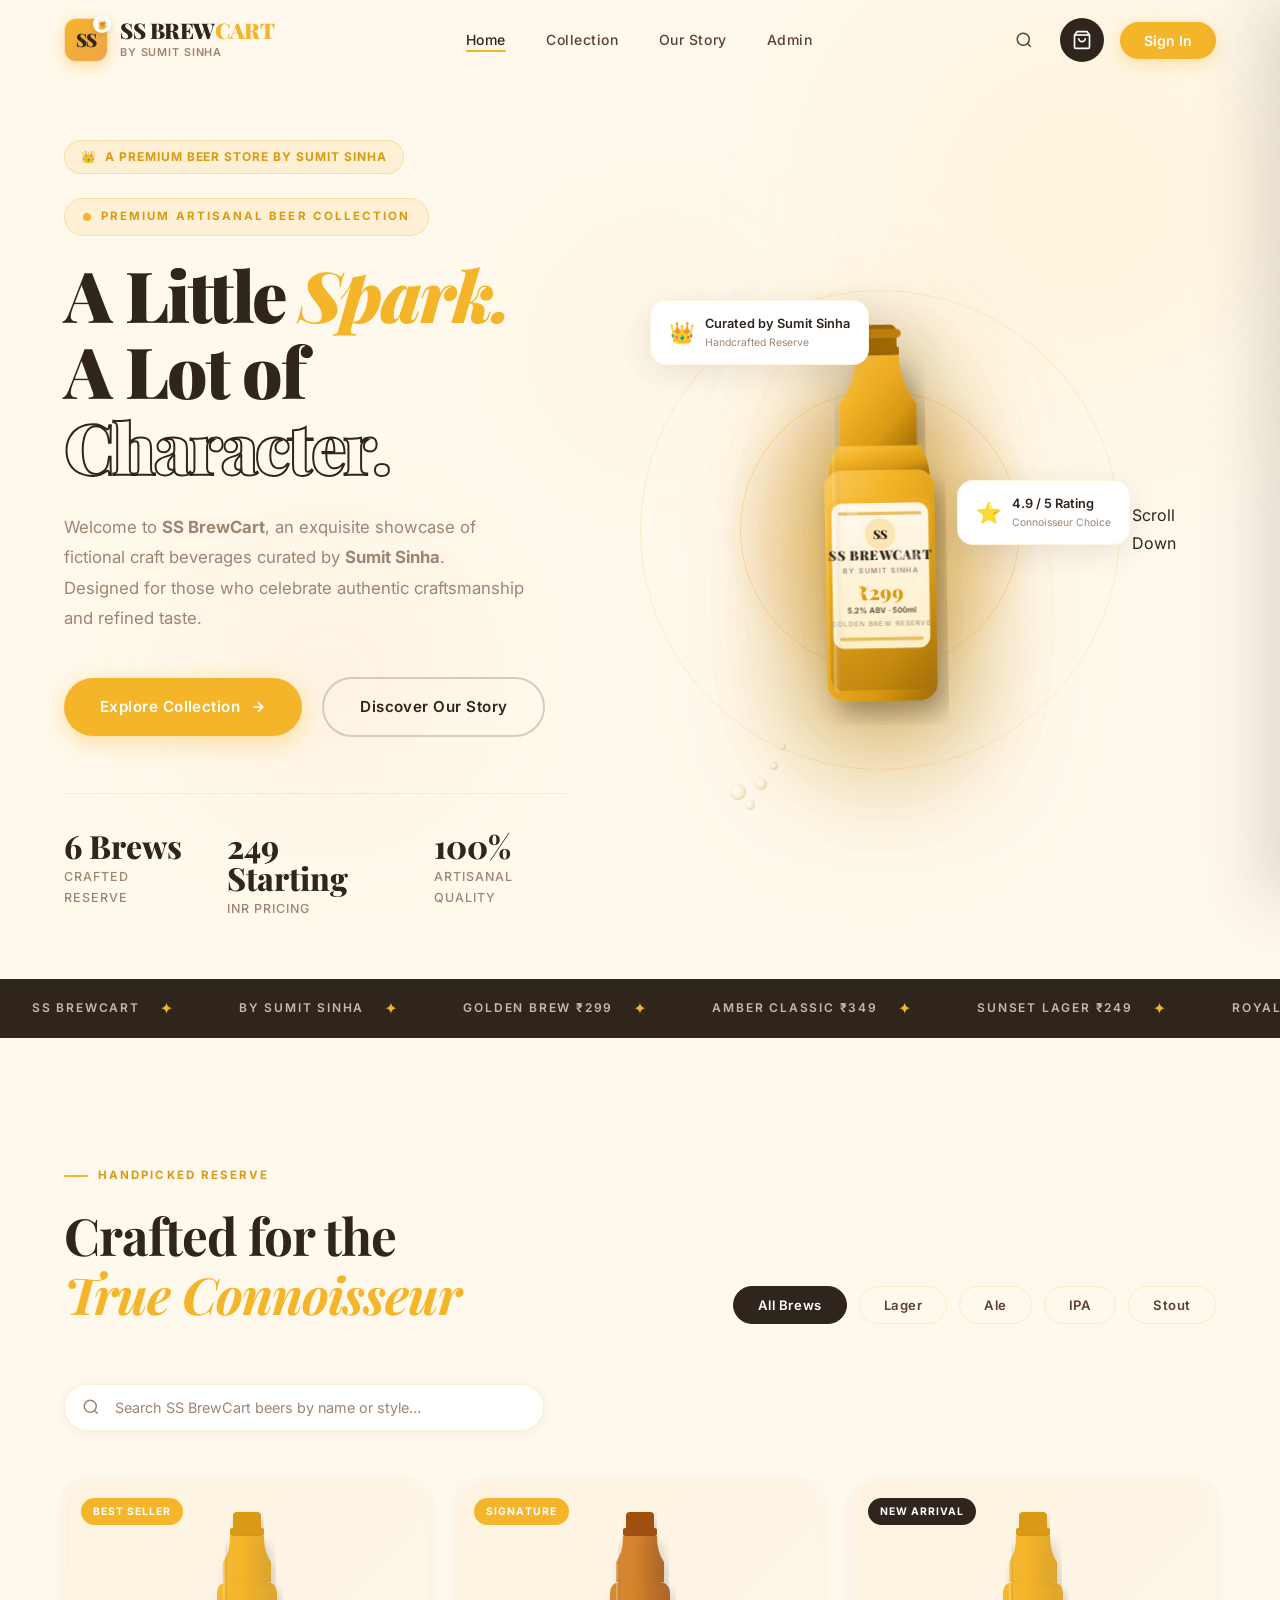
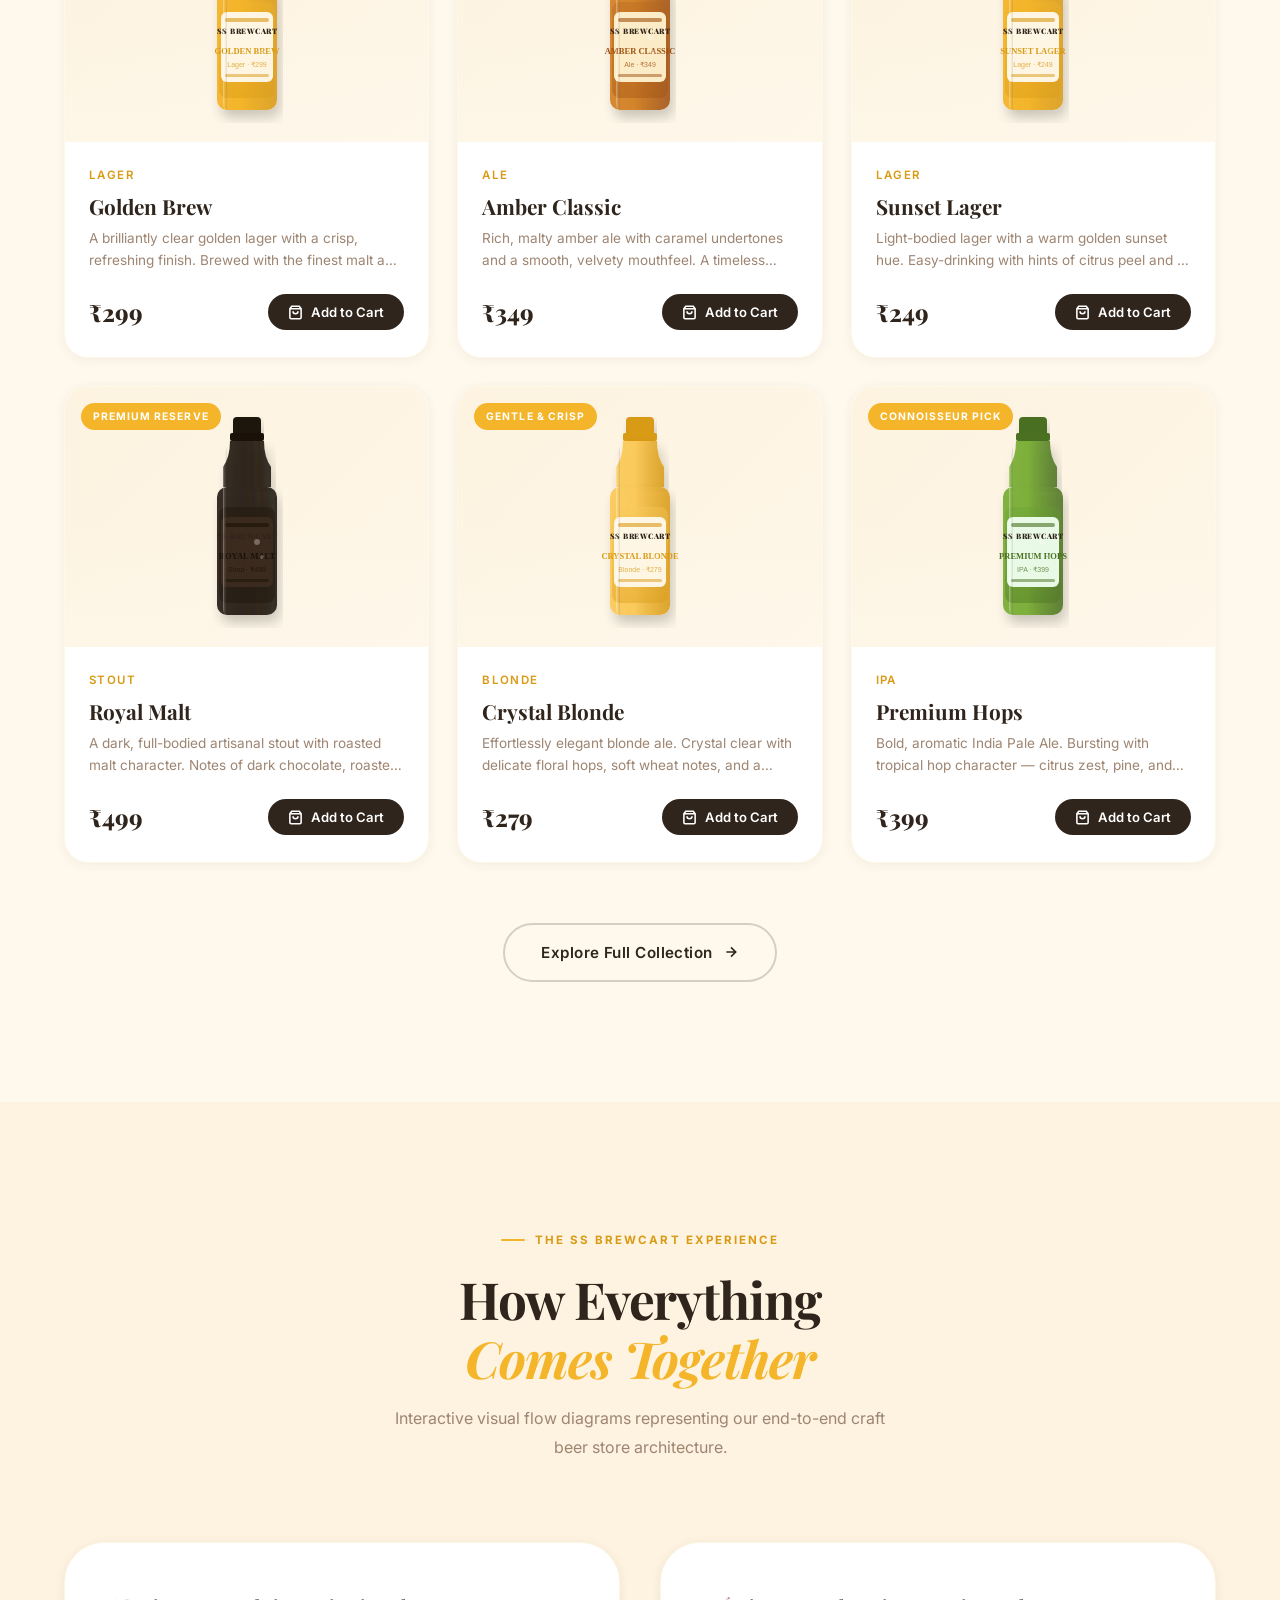
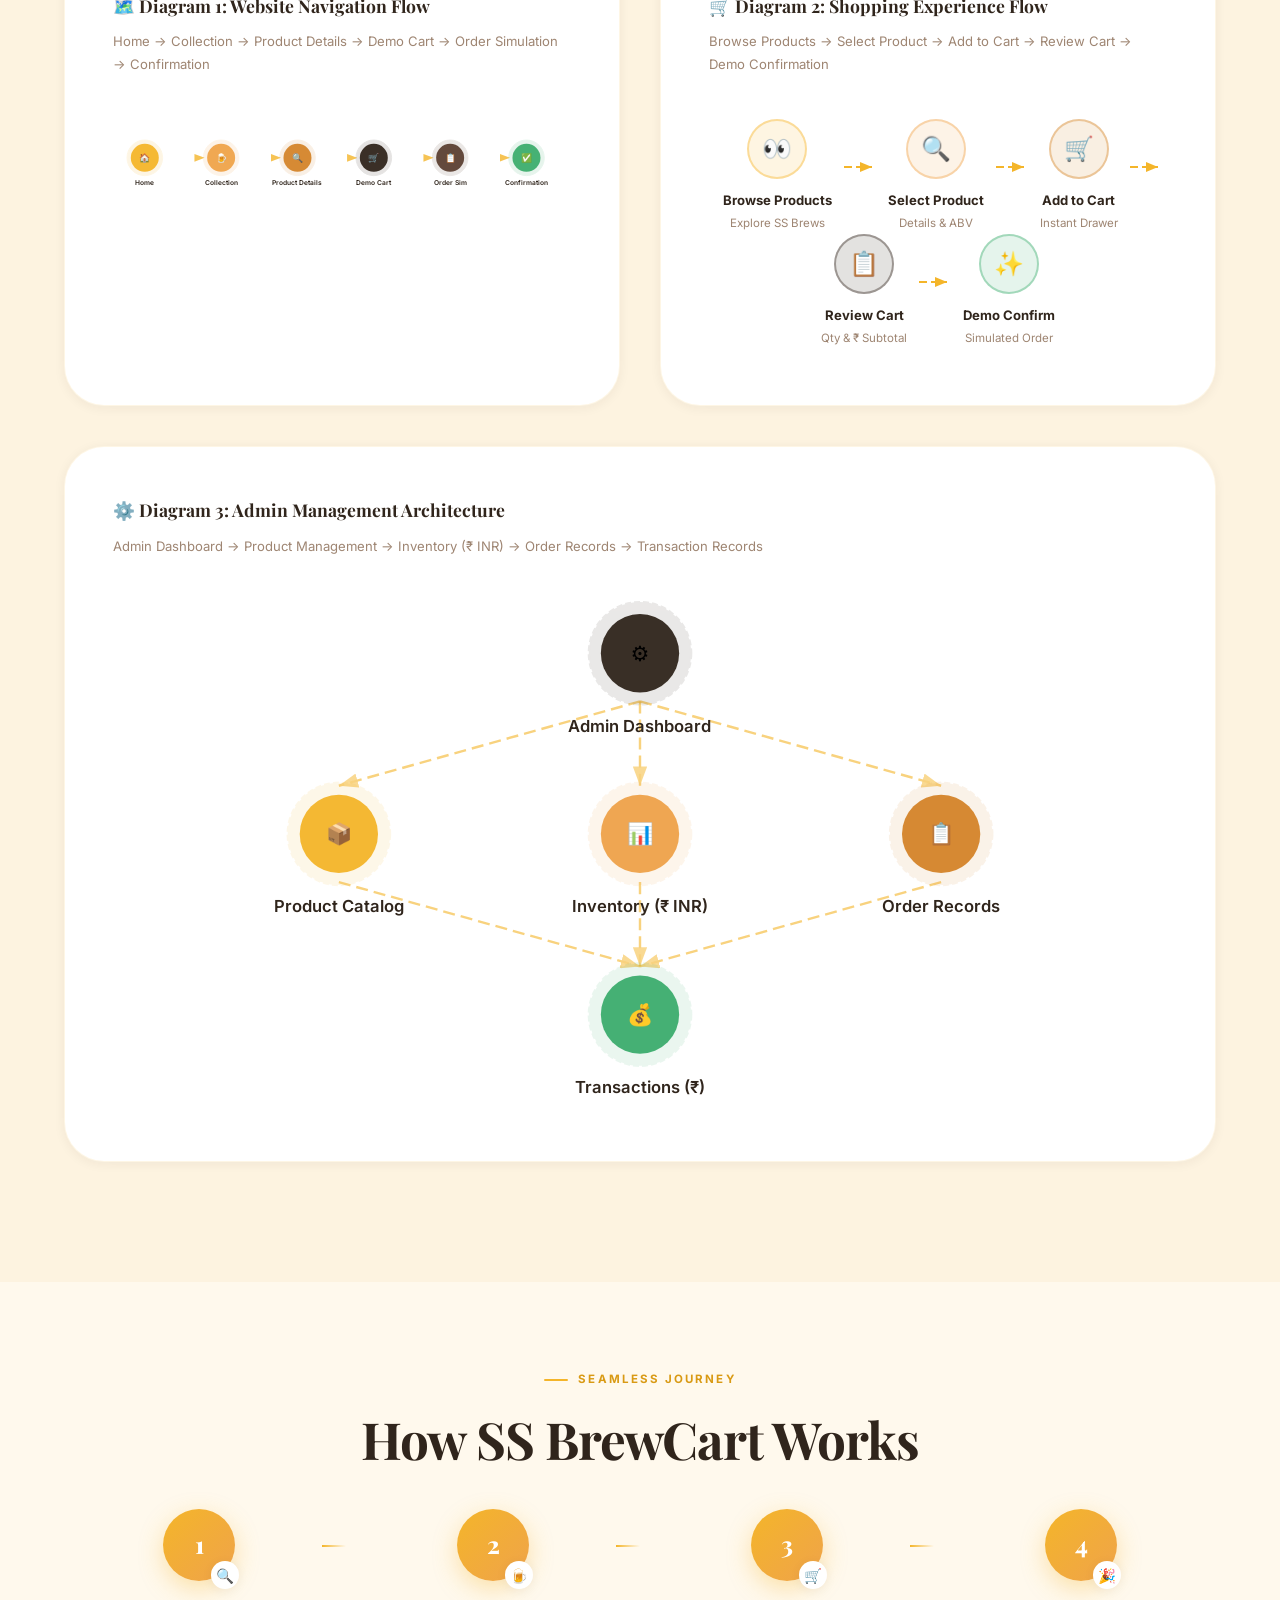
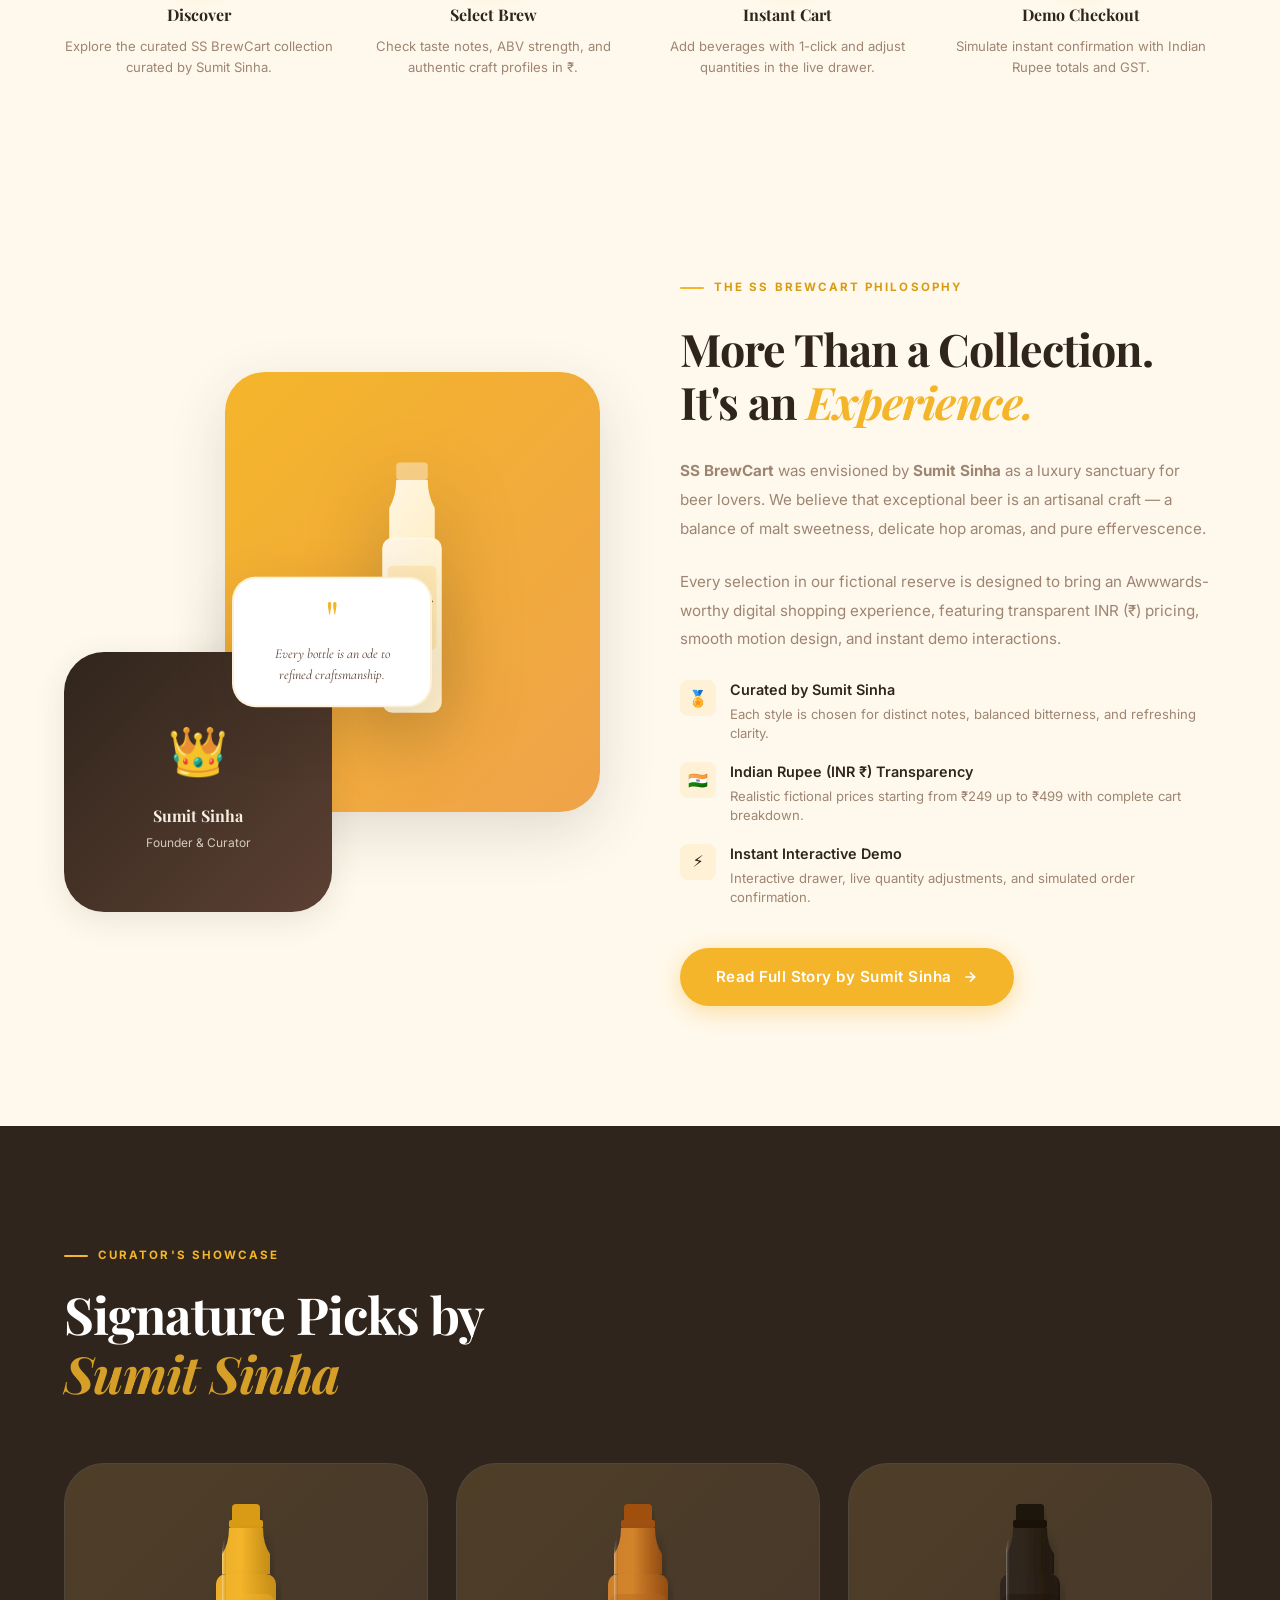
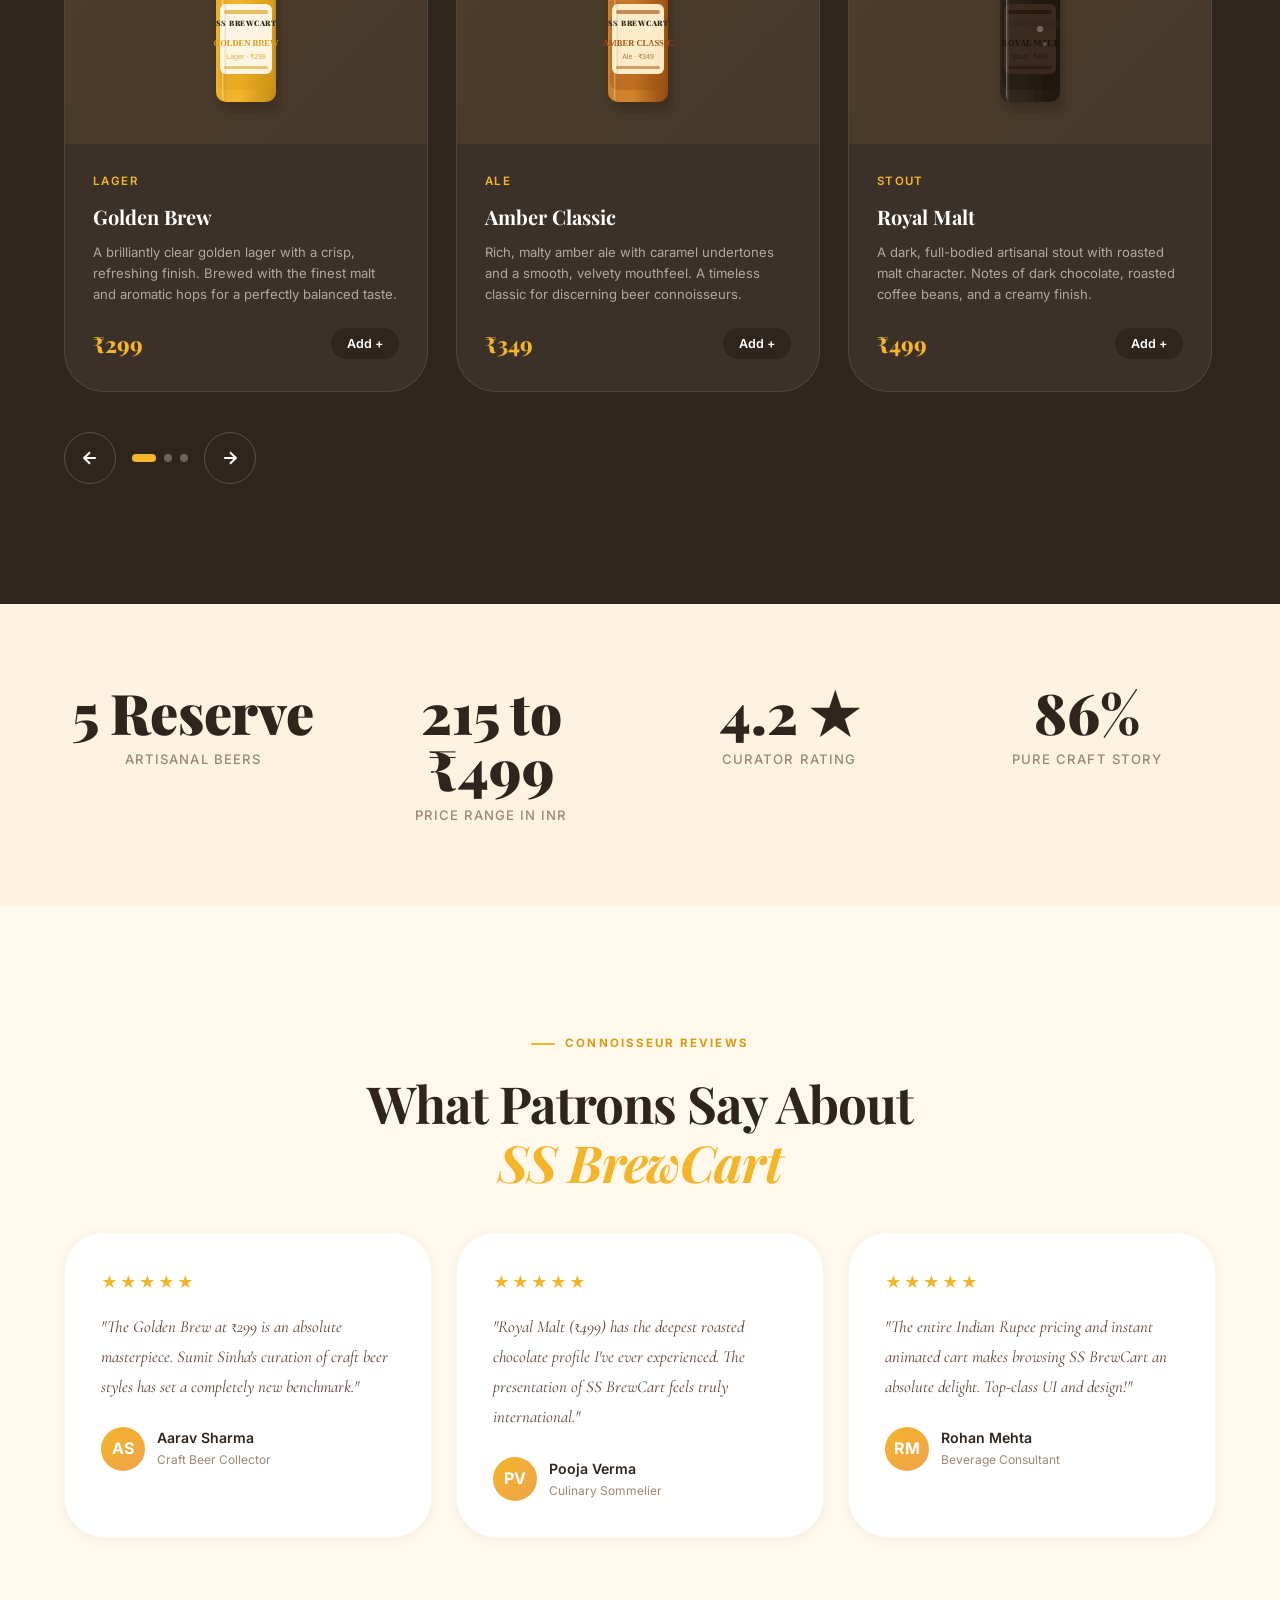
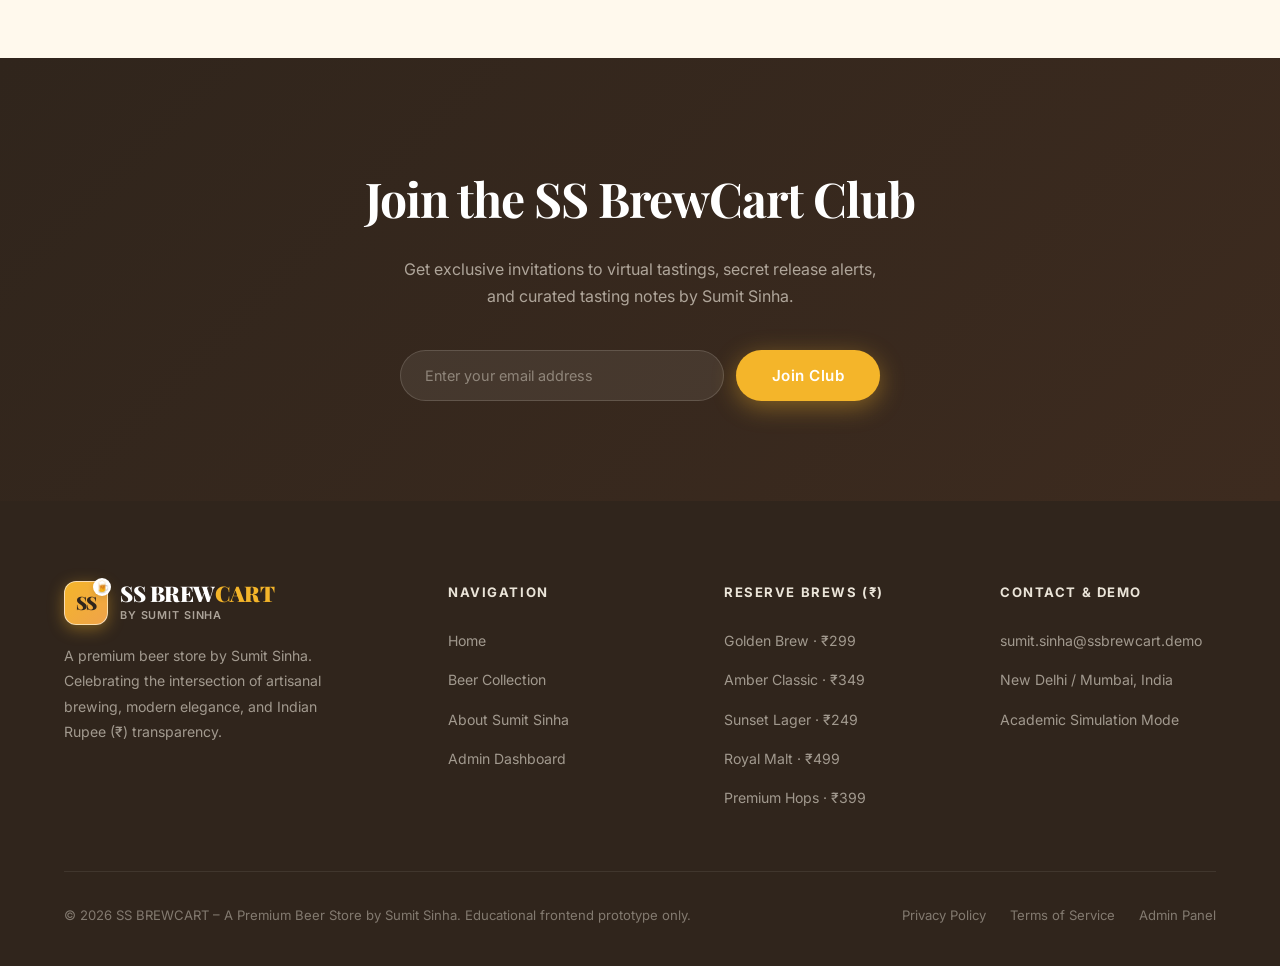
==== index.html @ 30400c4d "Initial commit - SS BrewCart Premium Beer Store by Sumit Sinha" ====
<!DOCTYPE html>
<html lang="en">
<head>
  <meta charset="UTF-8">
  <meta name="viewport" content="width=device-width, initial-scale=1.0">
  <meta name="description" content="SS BREWCART – A Premium Beer Store by Sumit Sinha. Discover our exceptional collection of artisanal craft brews priced in Indian Rupees (₹).">
  <title>SS BREWCART – A Premium Beer Store by Sumit Sinha</title>
  <link rel="preconnect" href="https://fonts.googleapis.com">
  <link rel="preconnect" href="https://fonts.gstatic.com" crossorigin>
  <link href="https://fonts.googleapis.com/css2?family=Playfair+Display:ital,wght@0,400;0,600;0,700;0,900;1,400;1,700&family=Inter:wght@300;400;500;600;700&family=DM+Serif+Display:ital@0;1&family=Cormorant+Garamond:ital,wght@0,300;0,400;0,600;1,300;1,400&display=swap" rel="stylesheet">
  <link rel="stylesheet" href="css/style.css">
  <link rel="stylesheet" href="css/animations.css">
  <link rel="stylesheet" href="css/responsive.css">
  <style>
    /* Premium SS Monogram Logo Styles */
    .brand-logo-wrap {
      display: flex;
      align-items: center;
      gap: 12px;
      text-decoration: none;
    }
    .ss-monogram {
      width: 44px;
      height: 44px;
      border-radius: 12px;
      background: linear-gradient(135deg, #F4B52A, #EFA34A);
      display: flex;
      align-items: center;
      justify-content: center;
      box-shadow: 0 4px 16px rgba(244, 181, 42, 0.4);
      border: 1px solid rgba(255, 255, 255, 0.6);
      position: relative;
      flex-shrink: 0;
      transition: transform 0.3s cubic-bezier(0.34, 1.56, 0.64, 1);
    }
    .brand-logo-wrap:hover .ss-monogram {
      transform: scale(1.08) rotate(-4deg);
    }
    .ss-monogram-text {
      font-family: 'Playfair Display', Georgia, serif;
      font-weight: 900;
      font-size: 1.15rem;
      color: #30251C;
      letter-spacing: -0.05em;
      line-height: 1;
    }
    .ss-monogram-hop {
      position: absolute;
      top: -4px;
      right: -4px;
      font-size: 0.75rem;
      background: #FFFFFF;
      border-radius: 50%;
      width: 18px;
      height: 18px;
      display: flex;
      align-items: center;
      justify-content: center;
      box-shadow: 0 2px 6px rgba(0,0,0,0.1);
    }
    .brand-titles {
      display: flex;
      flex-direction: column;
    }
    .brand-main-title {
      font-family: 'Playfair Display', Georgia, serif;
      font-size: 1.35rem;
      font-weight: 900;
      color: #30251C;
      letter-spacing: -0.02em;
      line-height: 1.1;
    }
    .brand-main-title span { color: #F4B52A; }
    .brand-curator-tag {
      font-family: 'Inter', sans-serif;
      font-size: 0.68rem;
      font-weight: 600;
      letter-spacing: 0.08em;
      text-transform: uppercase;
      color: #9E8572;
    }
    .hero-curator-badge {
      display: inline-flex;
      align-items: center;
      gap: 8px;
      background: rgba(244,181,42,0.12);
      border: 1px solid rgba(244,181,42,0.3);
      padding: 6px 16px;
      border-radius: 999px;
      margin-bottom: 24px;
      font-size: 0.75rem;
      font-weight: 700;
      color: #D99A14;
      letter-spacing: 0.08em;
      text-transform: uppercase;
    }
    .hero-bottle-svg { width: 260px; height: 440px; }
  </style>
</head>
<body>

<!-- PAGE TRANSITION -->
<div class="page-transition"></div>

<!-- LOADING SCREEN -->
<div id="loading-screen">
  <div class="ss-monogram" style="width:64px; height:64px; border-radius:18px;">
    <span class="ss-monogram-text" style="font-size:1.8rem;">SS</span>
    <span class="ss-monogram-hop" style="width:24px; height:24px; font-size:1rem; top:-6px; right:-6px;">🍺</span>
  </div>
  <div class="loader-logo">SS BREW<span>CART</span></div>
  <div style="font-size:0.82rem; font-weight:600; color:#9E8572; letter-spacing:0.12em; text-transform:uppercase;">
    A Premium Beer Store by Sumit Sinha
  </div>
  <div class="loader-bar-wrap" style="margin-top:8px;">
    <div class="loader-bar"></div>
  </div>
  <div class="loader-text">Pouring India's finest craft experience…</div>
</div>

<!-- TOAST NOTIFICATION -->
<div class="toast" id="toast"></div>

<!-- ==============================
     NAVBAR
     ============================== -->
<nav id="navbar">
  <div class="nav-inner">
    <a href="index.html" class="brand-logo-wrap">
      <div class="ss-monogram">
        <span class="ss-monogram-text">SS</span>
        <span class="ss-monogram-hop">🍺</span>
      </div>
      <div class="brand-titles">
        <div class="brand-main-title">SS BREW<span>CART</span></div>
        <div class="brand-curator-tag">By Sumit Sinha</div>
      </div>
    </a>

    <ul class="nav-links">
      <li><a href="index.html" class="active">Home</a></li>
      <li><a href="collection.html">Collection</a></li>
      <li><a href="about.html">Our Story</a></li>
      <li><a href="admin.html">Admin</a></li>
    </ul>

    <div class="nav-actions">
      <button class="btn-nav-search" title="Search" aria-label="Search">
        <svg width="18" height="18" viewBox="0 0 24 24" fill="none" stroke="currentColor" stroke-width="2"><circle cx="11" cy="11" r="8"/><line x1="21" y1="21" x2="16.65" y2="16.65"/></svg>
      </button>
      <button class="btn-cart" title="Cart" aria-label="Open cart">
        <svg width="20" height="20" viewBox="0 0 24 24" fill="none" stroke="currentColor" stroke-width="2"><path d="M6 2L3 6v14a2 2 0 002 2h14a2 2 0 002-2V6l-3-4z"/><line x1="3" y1="6" x2="21" y2="6"/><path d="M16 10a4 4 0 01-8 0"/></svg>
        <span class="cart-count">0</span>
      </button>
      <button class="btn-login">Sign In</button>
      <button class="hamburger" aria-label="Menu">
        <span></span><span></span><span></span>
      </button>
    </div>
  </div>
</nav>

<!-- MOBILE NAV -->
<div class="mobile-nav">
  <div style="text-align:center; margin-bottom:12px;">
    <div class="brand-main-title" style="font-size:1.8rem;">SS BREW<span>CART</span></div>
    <div class="brand-curator-tag" style="font-size:0.8rem; margin-top:4px;">A Premium Beer Store by Sumit Sinha</div>
  </div>
  <a href="index.html">Home</a>
  <a href="collection.html">Collection</a>
  <a href="about.html">Our Story</a>
  <a href="admin.html">Admin</a>
  <a href="#" class="login-link">Sign In</a>
</div>

<!-- ==============================
     HERO SECTION
     ============================== -->
<section id="hero">
  <!-- Ambient blobs -->
  <div class="hero-blob hero-blob-1"></div>
  <div class="hero-blob hero-blob-2"></div>
  <div class="hero-blob hero-blob-3"></div>

  <div class="hero-inner container">
    <!-- LEFT CONTENT -->
    <div class="hero-left">
      <div class="hero-curator-badge hero-label-enter">
        <span>👑</span>
        <span>A Premium Beer Store by Sumit Sinha</span>
      </div>

      <div class="hero-animated-label hero-label-enter" style="margin-bottom:20px;">
        <span class="label-dot"></span>
        <span>PREMIUM ARTISANAL BEER COLLECTION</span>
      </div>

      <h1 class="hero-title hero-title-enter">
        <span class="line">A Little <em class="title-em">Spark.</em></span>
        <span class="line">A Lot of</span>
        <span class="line"><span class="title-outline">Character.</span></span>
      </h1>

      <p class="hero-desc hero-desc-enter">
        Welcome to <strong>SS BrewCart</strong>, an exquisite showcase of fictional craft beverages curated by <strong>Sumit Sinha</strong>. Designed for those who celebrate authentic craftsmanship and refined taste.
      </p>

      <div class="hero-cta hero-cta-enter">
        <a href="collection.html" class="btn-primary">
          Explore Collection
          <svg width="16" height="16" viewBox="0 0 24 24" fill="none" stroke="currentColor" stroke-width="2.5"><path d="M5 12h14M12 5l7 7-7 7"/></svg>
        </a>
        <a href="about.html" class="btn-outline">
          Discover Our Story
        </a>
      </div>

      <div class="hero-stats hero-stats-enter">
        <div class="hero-stat">
          <div class="hero-stat-num" data-count="6" data-suffix=" Brews">0</div>
          <div class="hero-stat-label">Crafted Reserve</div>
        </div>
        <div class="hero-stat">
          <div class="hero-stat-num" data-count="249" data-suffix=" Starting">₹0</div>
          <div class="hero-stat-label">INR Pricing</div>
        </div>
        <div class="hero-stat">
          <div class="hero-stat-num" data-count="100" data-suffix="%">0</div>
          <div class="hero-stat-label">Artisanal Quality</div>
        </div>
      </div>
    </div>

    <!-- RIGHT – BOTTLE STAGE -->
    <div class="hero-right">
      <div class="bottle-stage">
        <!-- Decorative rings -->
        <div class="bottle-ring bottle-ring-1 rings-enter"></div>
        <div class="bottle-ring bottle-ring-2 rings-enter"></div>
        <div class="bottle-ring bottle-ring-3 rings-enter"></div>

        <!-- Glow -->
        <div class="bottle-glow"></div>

        <!-- HERO BOTTLE SVG -->
        <div class="bottle-svg-wrap bottle-enter">
          <svg class="hero-bottle-svg" viewBox="0 0 200 400" style="overflow:visible; filter:drop-shadow(0 30px 60px rgba(244,181,42,0.5)) drop-shadow(0 10px 30px rgba(48,37,28,0.2))">
            <defs>
              <linearGradient id="heroBodyGrad" x1="0" y1="0" x2="1" y2="1">
                <stop offset="0%" stop-color="#FACA5C"/>
                <stop offset="30%" stop-color="#F4B52A"/>
                <stop offset="70%" stop-color="#D99A14"/>
                <stop offset="100%" stop-color="#A06A05"/>
              </linearGradient>
              <linearGradient id="heroShineGrad" x1="0" y1="0" x2="1" y2="0">
                <stop offset="0%" stop-color="rgba(255,255,255,0.5)"/>
                <stop offset="30%" stop-color="rgba(255,255,255,0.15)"/>
                <stop offset="100%" stop-color="rgba(0,0,0,0.0)"/>
              </linearGradient>
              <linearGradient id="heroLiqGrad" x1="0" y1="0" x2="0" y2="1">
                <stop offset="0%" stop-color="rgba(244,181,42,0.85)"/>
                <stop offset="100%" stop-color="rgba(160,106,5,0.95)"/>
              </linearGradient>
              <linearGradient id="heroLabelGrad" x1="0" y1="0" x2="0" y2="1">
                <stop offset="0%" stop-color="#FFFAF0"/>
                <stop offset="100%" stop-color="#FFF3D0"/>
              </linearGradient>
              <filter id="heroShadow">
                <feDropShadow dx="8" dy="12" stdDeviation="10" flood-color="rgba(0,0,0,0.25)"/>
              </filter>
            </defs>

            <!-- BOTTLE CAP -->
            <rect x="82" y="18" width="36" height="28" rx="6" fill="#A06A05"/>
            <rect x="78" y="22" width="44" height="8" rx="4" fill="#C08010"/>
            <rect x="80" y="38" width="40" height="8" rx="2" fill="#A06A05"/>

            <!-- NECK -->
            <path d="M80 46 Q80 70 65 90 L65 130 L135 130 L135 90 Q120 70 120 46 Z"
              fill="url(#heroBodyGrad)" filter="url(#heroShadow)"/>

            <!-- SHOULDERS & BODY -->
            <path d="M62 128 Q55 140 54 155 L146 155 Q145 140 138 128 Z" fill="url(#heroBodyGrad)"/>
            <rect x="50" y="150" width="100" height="210" rx="16" fill="url(#heroBodyGrad)" filter="url(#heroShadow)"/>

            <!-- LIQUID EFFECT -->
            <rect x="53" y="175" width="94" height="175" rx="12" fill="url(#heroLiqGrad)" opacity="0.45"/>

            <!-- LABEL BACKGROUND -->
            <rect x="56" y="180" width="88" height="132" rx="10" fill="url(#heroLabelGrad)" opacity="0.96"/>

            <!-- LABEL TOP ACCENTS -->
            <rect x="62" y="188" width="76" height="3" rx="1.5" fill="#D99A14" opacity="0.6"/>

            <!-- SS MONOGRAM ON BOTTLE -->
            <circle cx="100" cy="208" r="14" fill="#F4B52A" opacity="0.25"/>
            <text x="100" y="213" text-anchor="middle" font-family="'Playfair Display',serif" font-size="11" font-weight="900" fill="#30251C">SS</text>

            <!-- LABEL TEXT -->
            <text x="100" y="232" text-anchor="middle" font-family="'Playfair Display',serif" font-size="12" font-weight="900" fill="#30251C" letter-spacing="0.5">SS BREWCART</text>
            <text x="100" y="244" text-anchor="middle" font-family="'Inter',sans-serif" font-size="6.5" font-weight="600" fill="#9E8572" letter-spacing="1">BY SUMIT SINHA</text>

            <!-- ABV & VOLUME -->
            <text x="100" y="268" text-anchor="middle" font-family="'Playfair Display',serif" font-size="18" font-weight="900" fill="#D99A14">₹299</text>
            <text x="100" y="280" text-anchor="middle" font-family="'Inter',sans-serif" font-size="7" fill="#5C4033" font-weight="600">5.2% ABV · 500ml</text>
            <text x="100" y="292" text-anchor="middle" font-family="'Inter',sans-serif" font-size="6" fill="#9E8572" letter-spacing="1">GOLDEN BREW RESERVE</text>

            <rect x="62" y="302" width="76" height="3" rx="1.5" fill="#D99A14" opacity="0.6"/>

            <!-- SHINE HIGHLIGHT -->
            <path d="M58 100 Q58 85 65 70 L65 355 Q58 355 56 345 Z" fill="url(#heroShineGrad)" rx="6" opacity="0.8"/>
            <ellipse cx="75" cy="200" rx="6" ry="20" fill="rgba(255,255,255,0.25)"/>

            <!-- BUBBLE HIGHLIGHTS -->
            <circle cx="130" cy="230" r="5" fill="rgba(255,255,255,0.3)"/>
            <circle cx="136" cy="250" r="3" fill="rgba(255,255,255,0.25)"/>
            <circle cx="128" cy="270" r="4" fill="rgba(255,255,255,0.2)"/>
          </svg>
        </div>

        <!-- FLOATING CARDS -->
        <div class="float-card float-card-1 float-card-1-enter">
          <div class="float-card-icon">👑</div>
          <div>
            <span>Curated by Sumit Sinha</span>
            <span class="float-card-label">Handcrafted Reserve</span>
          </div>
        </div>

        <div class="float-card float-card-2 float-card-2-enter">
          <div class="float-card-icon">🇮🇳</div>
          <div>
            <span>Starting at ₹249</span>
            <span class="float-card-label">All Prices in INR (₹)</span>
          </div>
        </div>

        <div class="float-card float-card-3 float-card-3-enter">
          <div class="float-card-icon">⭐</div>
          <div>
            <span>4.9 / 5 Rating</span>
            <span class="float-card-label">Connoisseur Choice</span>
          </div>
        </div>
      </div>
    </div>
  </div>

  <div class="scroll-indicator">
    <span>Scroll Down</span>
    <div class="scroll-line"></div>
  </div>
</section>

<!-- ==============================
     MARQUEE STRIP
     ============================== -->
<div class="marquee-strip">
  <div class="marquee-track">
    <span class="marquee-item">SS BREWCART <span class="sep">✦</span></span>
    <span class="marquee-item">By Sumit Sinha <span class="sep">✦</span></span>
    <span class="marquee-item">Golden Brew ₹299 <span class="sep">✦</span></span>
    <span class="marquee-item">Amber Classic ₹349 <span class="sep">✦</span></span>
    <span class="marquee-item">Sunset Lager ₹249 <span class="sep">✦</span></span>
    <span class="marquee-item">Royal Malt ₹499 <span class="sep">✦</span></span>
    <span class="marquee-item">Crystal Blonde ₹279 <span class="sep">✦</span></span>
    <span class="marquee-item">Premium Hops ₹399 <span class="sep">✦</span></span>
  </div>
</div>

<!-- ==============================
     PRODUCTS SECTION
     ============================== -->
<section id="products" class="section">
  <div class="container">
    <div class="products-header">
      <div>
        <span class="section-label reveal">Handpicked Reserve</span>
        <h2 class="section-title reveal delay-1">Crafted for the<br><em style="font-style:italic; color:var(--primary)">True Connoisseur</em></h2>
      </div>
      <div class="products-header-right">
        <button class="filter-btn active" data-filter="All">All Brews</button>
        <button class="filter-btn" data-filter="Lager">Lager</button>
        <button class="filter-btn" data-filter="Ale">Ale</button>
        <button class="filter-btn" data-filter="IPA">IPA</button>
        <button class="filter-btn" data-filter="Stout">Stout</button>
      </div>
    </div>

    <div class="search-wrap reveal">
      <svg class="search-icon" width="18" height="18" viewBox="0 0 24 24" fill="none" stroke="currentColor" stroke-width="2"><circle cx="11" cy="11" r="8"/><line x1="21" y1="21" x2="16.65" y2="16.65"/></svg>
      <input type="text" placeholder="Search SS BrewCart beers by name or style…" aria-label="Search products">
    </div>

    <div class="products-grid stagger-wrap" id="products-grid">
      <!-- Rendered by main.js with ₹ prices and Add to Cart -->
    </div>

    <div class="text-center mt-lg reveal">
      <a href="collection.html" class="btn-outline" style="display:inline-flex;">
        Explore Full Collection
        <svg width="16" height="16" viewBox="0 0 24 24" fill="none" stroke="currentColor" stroke-width="2.5"><path d="M5 12h14M12 5l7 7-7 7"/></svg>
      </a>
    </div>
  </div>
</section>

<!-- ==============================
     EXPERIENCE / DIAGRAMS SECTION
     ============================== -->
<section id="experience" class="section">
  <div class="container">
    <div class="experience-header reveal">
      <span class="section-label">The SS BrewCart Experience</span>
      <h2 class="section-title" style="text-align:center; margin-bottom:16px;">How Everything<br><em style="font-style:italic; color:var(--primary)">Comes Together</em></h2>
      <p class="section-subtitle" style="text-align:center; margin:0 auto;">Interactive visual flow diagrams representing our end-to-end craft beer store architecture.</p>
    </div>

    <div class="diagrams-grid">
      <!-- Diagram 1: Navigation Flow -->
      <div class="diagram-card reveal">
        <div class="diagram-title">🗺️ Diagram 1: Website Navigation Flow</div>
        <div class="diagram-sub">Home → Collection → Product Details → Demo Cart → Order Simulation → Confirmation</div>
        <div id="diagram-nav-flow"></div>
      </div>

      <!-- Diagram 2: Shopping Flow -->
      <div class="diagram-card reveal delay-1">
        <div class="diagram-title">🛒 Diagram 2: Shopping Experience Flow</div>
        <div class="diagram-sub">Browse Products → Select Product → Add to Cart → Review Cart → Demo Confirmation</div>
        <div id="diagram-shopping-flow"></div>
      </div>

      <!-- Diagram 3: Admin Management Flow -->
      <div class="diagram-card full reveal">
        <div class="diagram-title">⚙️ Diagram 3: Admin Management Architecture</div>
        <div class="diagram-sub">Admin Dashboard → Product Management → Inventory (₹ INR) → Order Records → Transaction Records</div>
        <div id="diagram-admin-flow" style="text-align:center;"></div>
      </div>
    </div>
  </div>
</section>

<!-- ==============================
     HOW IT WORKS PROCESS
     ============================== -->
<section id="how-it-works" class="section-sm" style="background:var(--bg-cream); padding:80px 5%;">
  <div class="container">
    <div class="text-center mb-md">
      <span class="section-label reveal" style="justify-content:center;">Seamless Journey</span>
      <h2 class="section-title reveal delay-1" style="text-align:center;">How SS BrewCart Works</h2>
    </div>
    <div id="process-diagram"></div>
  </div>
</section>

<!-- ==============================
     BRAND STORY SECTION
     ============================== -->
<section id="brand-story" class="section">
  <div class="container">
    <div class="story-inner">
      <div class="story-visual reveal-left">
        <div class="story-img-main">
          <svg viewBox="0 0 160 320" width="140" height="280" style="filter:drop-shadow(0 20px 40px rgba(0,0,0,0.2))">
            <defs>
              <linearGradient id="storyBotGrad" x1="0" y1="0" x2="1" y2="1">
                <stop offset="0%" stop-color="#FFF9ED"/>
                <stop offset="100%" stop-color="#FFF3D0"/>
              </linearGradient>
            </defs>
            <rect x="62" y="12" width="36" height="20" rx="4" fill="rgba(255,255,255,0.4)"/>
            <path d="M62 32 Q62 50 54 64 L54 100 L106 100 L106 64 Q98 50 98 32Z" fill="url(#storyBotGrad)" opacity="0.95"/>
            <rect x="46" y="98" width="68" height="200" rx="12" fill="url(#storyBotGrad)" opacity="0.95"/>
            <rect x="52" y="130" width="56" height="96" rx="6" fill="rgba(244,181,42,0.2)"/>
            <text x="80" y="160" text-anchor="middle" font-family="'Playfair Display',serif" font-size="12" font-weight="900" fill="#30251C">SS</text>
            <text x="80" y="176" text-anchor="middle" font-family="'Playfair Display',serif" font-size="8.5" font-weight="800" fill="#30251C">BREWCART</text>
            <text x="80" y="190" text-anchor="middle" font-family="'Inter',sans-serif" font-size="6.5" font-weight="700" fill="#9E8572">SUMIT SINHA</text>
          </svg>
        </div>
        <div class="story-img-accent">
          <div style="text-align:center; color:rgba(255,249,237,0.95);">
            <div style="font-size:3rem; margin-bottom:10px;">👑</div>
            <div style="font-family:'Playfair Display',serif; font-size:1rem; font-weight:700;">Sumit Sinha</div>
            <div style="font-size:0.75rem; opacity:0.8; margin-top:4px;">Founder & Curator</div>
          </div>
        </div>
        <div class="story-quote-block">
          <div class="quote-mark">"</div>
          <p>Every bottle is an ode to refined craftsmanship.</p>
        </div>
      </div>

      <div class="story-text reveal-right">
        <div class="story-eyebrow">The SS BrewCart Philosophy</div>
        <h2 class="story-title">More Than a Collection.<br>It's an <em>Experience.</em></h2>
        <p class="story-body">
          <strong>SS BrewCart</strong> was envisioned by <strong>Sumit Sinha</strong> as a luxury sanctuary for beer lovers. We believe that exceptional beer is an artisanal craft — a balance of malt sweetness, delicate hop aromas, and pure effervescence.
        </p>
        <p class="story-body">
          Every selection in our fictional reserve is designed to bring an Awwwards-worthy digital shopping experience, featuring transparent INR (₹) pricing, smooth motion design, and instant demo interactions.
        </p>

        <div class="story-features">
          <div class="story-feature-item">
            <div class="story-feature-icon">🏅</div>
            <div>
              <div class="story-feature-title">Curated by Sumit Sinha</div>
              <div class="story-feature-desc">Each style is chosen for distinct notes, balanced bitterness, and refreshing clarity.</div>
            </div>
          </div>
          <div class="story-feature-item">
            <div class="story-feature-icon">🇮🇳</div>
            <div>
              <div class="story-feature-title">Indian Rupee (INR ₹) Transparency</div>
              <div class="story-feature-desc">Realistic fictional prices starting from ₹249 up to ₹499 with complete cart breakdown.</div>
            </div>
          </div>
          <div class="story-feature-item">
            <div class="story-feature-icon">⚡</div>
            <div>
              <div class="story-feature-title">Instant Interactive Demo</div>
              <div class="story-feature-desc">Interactive drawer, live quantity adjustments, and simulated order confirmation.</div>
            </div>
          </div>
        </div>

        <a href="about.html" class="btn-primary">
          Read Full Story by Sumit Sinha
          <svg width="16" height="16" viewBox="0 0 24 24" fill="none" stroke="currentColor" stroke-width="2.5"><path d="M5 12h14M12 5l7 7-7 7"/></svg>
        </a>
      </div>
    </div>
  </div>
</section>

<!-- ==============================
     FEATURED CAROUSEL
     ============================== -->
<section id="featured" class="section">
  <div class="container">
    <div class="reveal">
      <div class="featured-label">Curator's Showcase</div>
      <h2 class="featured-title">Signature Picks by<br><span style="font-style:italic; opacity:0.85; color:var(--primary)">Sumit Sinha</span></h2>
    </div>

    <div class="carousel-wrap reveal">
      <div class="carousel-track">
        <!-- Rendered by main.js with ₹ prices -->
      </div>
    </div>

    <div class="carousel-nav">
      <button class="carousel-btn carousel-prev" aria-label="Previous">
        <svg width="20" height="20" viewBox="0 0 24 24" fill="none" stroke="currentColor" stroke-width="2.5"><path d="M19 12H5M12 19l-7-7 7-7"/></svg>
      </button>
      <div class="carousel-dots">
        <div class="carousel-dot active"></div>
        <div class="carousel-dot"></div>
        <div class="carousel-dot"></div>
      </div>
      <button class="carousel-btn carousel-next" aria-label="Next">
        <svg width="20" height="20" viewBox="0 0 24 24" fill="none" stroke="currentColor" stroke-width="2.5"><path d="M5 12h14M12 5l7 7-7 7"/></svg>
      </button>
    </div>
  </div>
</section>

<!-- ==============================
     STATS BAR
     ============================== -->
<section id="stats" class="section-sm" style="padding:80px 5%; background:var(--bg-beige);">
  <div class="container">
    <div class="stats-grid stagger-wrap">
      <div class="stat-block stagger-item text-center">
        <div class="stat-num"><span data-count="6" data-suffix=" Reserve">0</span></div>
        <div class="stat-label">Artisanal Beers</div>
      </div>
      <div class="stat-block stagger-item text-center">
        <div class="stat-num"><span data-count="249" data-suffix=" to ₹499">₹</span></div>
        <div class="stat-label">Price Range in INR</div>
      </div>
      <div class="stat-block stagger-item text-center">
        <div class="stat-num"><span data-count="4.9" data-suffix=" ★">0</span></div>
        <div class="stat-label">Curator Rating</div>
      </div>
      <div class="stat-block stagger-item text-center">
        <div class="stat-num"><span data-count="100" data-suffix="%">0</span></div>
        <div class="stat-label">Pure Craft Story</div>
      </div>
    </div>
  </div>
</section>

<!-- ==============================
     TESTIMONIALS
     ============================== -->
<section id="testimonials" class="section">
  <div class="container">
    <div class="text-center mb-md reveal">
      <span class="section-label" style="justify-content:center;">Connoisseur Reviews</span>
      <h2 class="section-title" style="text-align:center;">What Patrons Say About<br><em style="font-style:italic; color:var(--primary)">SS BrewCart</em></h2>
    </div>

    <div class="testimonials-grid stagger-wrap">
      <div class="testimonial-card stagger-item">
        <div class="testimonial-stars">★★★★★</div>
        <p class="testimonial-text">"The Golden Brew at ₹299 is an absolute masterpiece. Sumit Sinha's curation of craft beer styles has set a completely new benchmark."</p>
        <div class="testimonial-author">
          <div class="testimonial-avatar">AS</div>
          <div>
            <div class="testimonial-name">Aarav Sharma</div>
            <div class="testimonial-role">Craft Beer Collector</div>
          </div>
        </div>
      </div>

      <div class="testimonial-card stagger-item">
        <div class="testimonial-stars">★★★★★</div>
        <p class="testimonial-text">"Royal Malt (₹499) has the deepest roasted chocolate profile I've ever experienced. The presentation of SS BrewCart feels truly international."</p>
        <div class="testimonial-author">
          <div class="testimonial-avatar">PV</div>
          <div>
            <div class="testimonial-name">Pooja Verma</div>
            <div class="testimonial-role">Culinary Sommelier</div>
          </div>
        </div>
      </div>

      <div class="testimonial-card stagger-item">
        <div class="testimonial-stars">★★★★★</div>
        <p class="testimonial-text">"The entire Indian Rupee pricing and instant animated cart makes browsing SS BrewCart an absolute delight. Top-class UI and design!"</p>
        <div class="testimonial-author">
          <div class="testimonial-avatar">RM</div>
          <div>
            <div class="testimonial-name">Rohan Mehta</div>
            <div class="testimonial-role">Beverage Consultant</div>
          </div>
        </div>
      </div>
    </div>
  </div>
</section>

<!-- ==============================
     NEWSLETTER
     ============================== -->
<section id="newsletter">
  <div class="container">
    <h2 class="nl-title reveal">Join the SS BrewCart Club</h2>
    <p class="nl-desc reveal delay-1">Get exclusive invitations to virtual tastings, secret release alerts, and curated tasting notes by Sumit Sinha.</p>
    <form class="nl-form reveal delay-2">
      <input type="email" placeholder="Enter your email address" aria-label="Email for newsletter">
      <button type="submit" class="btn-primary">Join Club</button>
    </form>
  </div>
</section>

<!-- ==============================
     FOOTER
     ============================== -->
<footer id="footer">
  <div class="container">
    <div class="footer-top">
      <div>
        <div class="brand-logo-wrap" style="margin-bottom:18px;">
          <div class="ss-monogram">
            <span class="ss-monogram-text">SS</span>
            <span class="ss-monogram-hop">🍺</span>
          </div>
          <div class="brand-titles">
            <div class="brand-main-title" style="color:#FFFFFF;">SS BREW<span>CART</span></div>
            <div class="brand-curator-tag" style="color:rgba(255,249,237,0.6);">By Sumit Sinha</div>
          </div>
        </div>
        <p class="footer-desc">A premium beer store by Sumit Sinha. Celebrating the intersection of artisanal brewing, modern elegance, and Indian Rupee (₹) transparency.</p>
      </div>

      <div>
        <div class="footer-col-title">Navigation</div>
        <ul class="footer-links">
          <li><a href="index.html">Home</a></li>
          <li><a href="collection.html">Beer Collection</a></li>
          <li><a href="about.html">About Sumit Sinha</a></li>
          <li><a href="admin.html">Admin Dashboard</a></li>
        </ul>
      </div>

      <div>
        <div class="footer-col-title">Reserve Brews (₹)</div>
        <ul class="footer-links">
          <li><a href="collection.html">Golden Brew · ₹299</a></li>
          <li><a href="collection.html">Amber Classic · ₹349</a></li>
          <li><a href="collection.html">Sunset Lager · ₹249</a></li>
          <li><a href="collection.html">Royal Malt · ₹499</a></li>
          <li><a href="collection.html">Premium Hops · ₹399</a></li>
        </ul>
      </div>

      <div>
        <div class="footer-col-title">Contact & Demo</div>
        <ul class="footer-links">
          <li><a href="mailto:sumit.sinha@ssbrewcart.demo">sumit.sinha@ssbrewcart.demo</a></li>
          <li><a href="#">New Delhi / Mumbai, India</a></li>
          <li><a href="#">Academic Simulation Mode</a></li>
        </ul>
      </div>
    </div>

    <div class="footer-bottom">
      <p class="footer-copy">© 2026 SS BREWCART – A Premium Beer Store by Sumit Sinha. Educational frontend prototype only.</p>
      <div class="footer-legal">
        <a href="#">Privacy Policy</a>
        <a href="#">Terms of Service</a>
        <a href="admin.html">Admin Panel</a>
      </div>
    </div>
  </div>
</footer>

<button id="scroll-top" aria-label="Scroll to top">
  <svg width="20" height="20" viewBox="0 0 24 24" fill="none" stroke="currentColor" stroke-width="2.5"><path d="M18 15l-6-6-6 6"/></svg>
</button>

<!-- ==============================
     CART DRAWER (Live in INR ₹)
     ============================== -->
<div class="cart-overlay"></div>
<div id="cart-drawer">
  <div class="cart-header">
    <div style="display:flex; align-items:center; gap:8px;">
      <div class="ss-monogram" style="width:32px; height:32px; border-radius:8px;">
        <span class="ss-monogram-text" style="font-size:0.85rem;">SS</span>
      </div>
      <div class="cart-header-title">Your Cart</div>
    </div>
    <button class="cart-close" aria-label="Close cart">✕</button>
  </div>
  <div class="cart-items">
    <!-- Populated dynamically by main.js -->
  </div>
  <div class="cart-footer">
    <div class="cart-total-row">
      <span>Subtotal (INR)</span>
      <span class="cart-subtotal">₹0</span>
    </div>
    <div class="cart-total-row">
      <span>Estimated GST (5%)</span>
      <span>Simulated</span>
    </div>
    <div class="cart-total-row grand">
      <span>Total Amount</span>
      <span class="cart-grand-total">₹0</span>
    </div>
    <button class="btn-checkout" onclick="simulateCheckout()">Complete Demo Order (₹) ✓</button>
    <p style="text-align:center; font-size:0.72rem; color:var(--text-muted); margin-top:12px;">
      ⚠️ Educational prototype for SS BrewCart by Sumit Sinha. No real payment is processed.
    </p>
  </div>
</div>

<!-- ==============================
     PRODUCT MODAL
     ============================== -->
<div id="product-modal">
  <div class="modal-overlay"></div>
  <div class="modal-content">
    <div class="modal-img">🍺</div>
    <div class="modal-info">
      <div class="modal-category">Category</div>
      <div class="modal-name">Product Name</div>
      <div class="modal-price">₹0</div>
      <div class="modal-desc">Description goes here.</div>
      <div class="modal-specs"></div>
      <div style="display:flex; gap:12px; flex-wrap:wrap;">
        <button class="btn-primary btn-modal-cart" style="flex:1;">
          Add to Cart
        </button>
        <button onclick="document.getElementById('product-modal').classList.remove('open')" class="btn-outline" style="flex:0 0 auto;">Close</button>
      </div>
      <p style="font-size:0.72rem; color:var(--text-muted); margin-top:16px; text-align:center;">
        🎓 SS BrewCart by Sumit Sinha – Educational Simulation
      </p>
    </div>
    <button class="modal-close" aria-label="Close modal">✕</button>
  </div>
</div>

<!-- ==============================
     LOGIN MODAL
     ============================== -->
<div id="login-modal">
  <div class="modal-overlay"></div>
  <div class="login-modal-content">
    <div class="brand-logo-wrap" style="justify-content:center; margin-bottom:12px;">
      <div class="ss-monogram">
        <span class="ss-monogram-text">SS</span>
        <span class="ss-monogram-hop">🍺</span>
      </div>
      <div class="brand-titles" style="text-align:left;">
        <div class="brand-main-title">SS BREW<span>CART</span></div>
        <div class="brand-curator-tag">By Sumit Sinha</div>
      </div>
    </div>
    <div class="login-subtitle">Sign in to your SS BrewCart account</div>
    <form class="login-form">
      <div class="form-group">
        <label class="form-label">Email Address</label>
        <input type="email" class="form-input" placeholder="sumit@example.com" required>
      </div>
      <div class="form-group">
        <label class="form-label">Password</label>
        <input type="password" class="form-input" placeholder="••••••••" required>
      </div>
      <button type="submit" class="btn-primary" style="width:100%; justify-content:center; margin-top:8px;">
        Sign In (Demo)
      </button>
    </form>
    <button class="login-modal-close" aria-label="Close">✕</button>
  </div>
</div>

<!-- Scripts -->
<script src="js/main.js"></script>
<script src="js/cart.js"></script>
<script src="js/diagrams.js"></script>
<script src="js/animations.js"></script>
</body>
</html>
---- css/style.css ----
/* ============================================
   BREWCART - PREMIUM BEVERAGE E-COMMERCE
   style.css - Core Styles
   ============================================ */

/* ---- FONTS ---- */
@import url('https://fonts.googleapis.com/css2?family=Playfair+Display:ital,wght@0,400;0,600;0,700;0,900;1,400;1,700&family=Inter:wght@300;400;500;600;700&family=DM+Serif+Display:ital@0;1&family=Cormorant+Garamond:ital,wght@0,300;0,400;0,600;1,300;1,400&display=swap');

/* ---- CSS CUSTOM PROPERTIES ---- */
:root {
  --bg-cream: #FFF9ED;
  --bg-beige: #FDF3E0;
  --bg-light: #FEF6E8;
  --primary: #F4B52A;
  --primary-dark: #D99A14;
  --primary-light: #FACA5C;
  --secondary: #EFA34A;
  --secondary-dark: #D4842A;
  --text-dark: #30251C;
  --text-mid: #5C4033;
  --text-muted: #9E8572;
  --white: #FFFFFF;
  --card-bg: #FFFFFF;
  --border: rgba(244, 181, 42, 0.2);
  --shadow-sm: 0 2px 12px rgba(48, 37, 28, 0.06);
  --shadow-md: 0 8px 32px rgba(48, 37, 28, 0.10);
  --shadow-lg: 0 20px 60px rgba(48, 37, 28, 0.14);
  --shadow-xl: 0 40px 100px rgba(48, 37, 28, 0.18);
  --shadow-amber: 0 20px 60px rgba(244, 181, 42, 0.30);
  --radius-sm: 8px;
  --radius-md: 16px;
  --radius-lg: 24px;
  --radius-xl: 40px;
  --radius-full: 9999px;
  --font-serif: 'Playfair Display', 'DM Serif Display', Georgia, serif;
  --font-display: 'DM Serif Display', 'Playfair Display', Georgia, serif;
  --font-elegant: 'Cormorant Garamond', Georgia, serif;
  --font-sans: 'Inter', system-ui, sans-serif;
  --transition: all 0.3s cubic-bezier(0.4, 0, 0.2, 1);
  --transition-slow: all 0.6s cubic-bezier(0.4, 0, 0.2, 1);
  --transition-spring: all 0.5s cubic-bezier(0.34, 1.56, 0.64, 1);
  --nav-height: 80px;
}

/* ---- RESET & BASE ---- */
*, *::before, *::after { box-sizing: border-box; margin: 0; padding: 0; }

html {
  scroll-behavior: smooth;
  font-size: 16px;
  overflow-x: hidden;
}

body {
  font-family: var(--font-sans);
  background-color: var(--bg-cream);
  color: var(--text-dark);
  line-height: 1.7;
  overflow-x: hidden;
  -webkit-font-smoothing: antialiased;
  -moz-osx-font-smoothing: grayscale;
}

::selection { background: rgba(244, 181, 42, 0.25); color: var(--text-dark); }
img { max-width: 100%; display: block; }
a { text-decoration: none; color: inherit; }
ul { list-style: none; }
button { cursor: pointer; border: none; background: none; font-family: inherit; }

/* ---- LOADING SCREEN ---- */
#loading-screen {
  position: fixed;
  inset: 0;
  background: var(--bg-cream);
  z-index: 10000;
  display: flex;
  flex-direction: column;
  align-items: center;
  justify-content: center;
  gap: 24px;
  transition: opacity 0.6s ease, visibility 0.6s ease;
}

#loading-screen.hidden { opacity: 0; visibility: hidden; pointer-events: none; }

.loader-logo {
  font-family: var(--font-serif);
  font-size: 2.5rem;
  font-weight: 700;
  color: var(--text-dark);
  letter-spacing: -0.02em;
}
.loader-logo span { color: var(--primary); }

.loader-bar-wrap {
  width: 200px;
  height: 3px;
  background: rgba(244, 181, 42, 0.2);
  border-radius: 10px;
  overflow: hidden;
}
.loader-bar {
  height: 100%;
  background: linear-gradient(90deg, var(--primary), var(--secondary));
  border-radius: 10px;
  animation: loaderFill 1.8s cubic-bezier(0.4, 0, 0.2, 1) forwards;
}
@keyframes loaderFill { from { width: 0; } to { width: 100%; } }

.loader-text {
  font-size: 0.8rem;
  font-weight: 500;
  letter-spacing: 0.15em;
  text-transform: uppercase;
  color: var(--text-muted);
  animation: loaderPulse 1s ease infinite;
}
@keyframes loaderPulse { 0%,100% { opacity: 0.5; } 50% { opacity: 1; } }

/* ---- NAVBAR ---- */
#navbar {
  position: fixed;
  top: 0;
  left: 0;
  right: 0;
  z-index: 1000;
  height: var(--nav-height);
  display: flex;
  align-items: center;
  padding: 0 5%;
  transition: var(--transition-slow);
}

#navbar.scrolled {
  background: rgba(255, 249, 237, 0.95);
  backdrop-filter: blur(20px);
  -webkit-backdrop-filter: blur(20px);
  box-shadow: var(--shadow-sm);
}

.nav-inner {
  display: flex;
  align-items: center;
  justify-content: space-between;
  width: 100%;
  max-width: 1400px;
  margin: 0 auto;
}

.nav-logo {
  font-family: var(--font-serif);
  font-size: 1.6rem;
  font-weight: 900;
  color: var(--text-dark);
  letter-spacing: -0.03em;
  display: flex;
  align-items: center;
  gap: 6px;
}
.nav-logo .logo-dot { color: var(--primary); font-size: 2rem; line-height: 0.5; }

.nav-links {
  display: flex;
  align-items: center;
  gap: 40px;
}
.nav-links a {
  font-size: 0.875rem;
  font-weight: 500;
  letter-spacing: 0.04em;
  color: var(--text-mid);
  position: relative;
  transition: var(--transition);
}
.nav-links a::after {
  content: '';
  position: absolute;
  bottom: -4px;
  left: 0;
  width: 0;
  height: 2px;
  background: var(--primary);
  border-radius: 2px;
  transition: width 0.3s ease;
}
.nav-links a:hover { color: var(--text-dark); }
.nav-links a:hover::after, .nav-links a.active::after { width: 100%; }
.nav-links a.active { color: var(--text-dark); }

.nav-actions {
  display: flex;
  align-items: center;
  gap: 16px;
}

.btn-nav-search {
  width: 40px;
  height: 40px;
  border-radius: var(--radius-full);
  display: flex;
  align-items: center;
  justify-content: center;
  color: var(--text-mid);
  transition: var(--transition);
  background: transparent;
}
.btn-nav-search:hover { background: rgba(244,181,42,0.1); color: var(--text-dark); }

.btn-cart {
  position: relative;
  width: 44px;
  height: 44px;
  border-radius: var(--radius-full);
  display: flex;
  align-items: center;
  justify-content: center;
  background: var(--text-dark);
  color: var(--white);
  transition: var(--transition-spring);
}
.btn-cart:hover { background: var(--primary); transform: scale(1.08); }

.cart-count {
  position: absolute;
  top: -4px;
  right: -4px;
  background: var(--primary);
  color: var(--white);
  font-size: 0.65rem;
  font-weight: 700;
  width: 18px;
  height: 18px;
  border-radius: var(--radius-full);
  display: flex;
  align-items: center;
  justify-content: center;
  border: 2px solid var(--bg-cream);
  display: none;
}
.cart-count.show { display: flex; animation: popIn 0.3s var(--transition-spring); }
@keyframes popIn { from { transform: scale(0); } to { transform: scale(1); } }

.btn-login {
  padding: 10px 24px;
  background: var(--primary);
  color: var(--white);
  font-size: 0.875rem;
  font-weight: 600;
  border-radius: var(--radius-full);
  transition: var(--transition-spring);
  box-shadow: 0 4px 16px rgba(244,181,42,0.35);
}
.btn-login:hover { background: var(--primary-dark); transform: translateY(-2px); box-shadow: 0 8px 24px rgba(244,181,42,0.45); }

.hamburger {
  display: none;
  flex-direction: column;
  gap: 5px;
  width: 36px;
  padding: 6px;
  cursor: pointer;
}
.hamburger span {
  display: block;
  height: 2px;
  background: var(--text-dark);
  border-radius: 2px;
  transition: var(--transition);
}
.hamburger.open span:nth-child(1) { transform: rotate(45deg) translate(5px, 5px); }
.hamburger.open span:nth-child(2) { opacity: 0; transform: scaleX(0); }
.hamburger.open span:nth-child(3) { transform: rotate(-45deg) translate(5px, -5px); }

/* Mobile Nav Drawer */
.mobile-nav {
  display: none;
  position: fixed;
  inset: 0;
  background: var(--bg-cream);
  z-index: 999;
  flex-direction: column;
  align-items: center;
  justify-content: center;
  gap: 32px;
  opacity: 0;
  pointer-events: none;
  transition: opacity 0.3s ease;
}
.mobile-nav.open { opacity: 1; pointer-events: all; display: flex; }
.mobile-nav a {
  font-family: var(--font-serif);
  font-size: 2rem;
  font-weight: 700;
  color: var(--text-dark);
  transition: color 0.2s ease;
}
.mobile-nav a:hover { color: var(--primary); }

/* ---- BUTTONS ---- */
.btn-primary {
  display: inline-flex;
  align-items: center;
  gap: 10px;
  padding: 16px 36px;
  background: var(--primary);
  color: var(--white);
  font-size: 0.95rem;
  font-weight: 600;
  letter-spacing: 0.03em;
  border-radius: var(--radius-full);
  transition: var(--transition-spring);
  box-shadow: 0 6px 24px rgba(244,181,42,0.4);
  position: relative;
  overflow: hidden;
}
.btn-primary::before {
  content: '';
  position: absolute;
  inset: 0;
  background: rgba(255,255,255,0.15);
  opacity: 0;
  transition: opacity 0.3s ease;
}
.btn-primary:hover { background: var(--primary-dark); transform: translateY(-3px); box-shadow: 0 12px 36px rgba(244,181,42,0.5); }
.btn-primary:hover::before { opacity: 1; }
.btn-primary:active { transform: translateY(-1px); }

.btn-outline {
  display: inline-flex;
  align-items: center;
  gap: 10px;
  padding: 15px 36px;
  background: transparent;
  color: var(--text-dark);
  font-size: 0.95rem;
  font-weight: 600;
  letter-spacing: 0.03em;
  border: 2px solid rgba(48,37,28,0.2);
  border-radius: var(--radius-full);
  transition: var(--transition-spring);
}
.btn-outline:hover { background: var(--text-dark); color: var(--white); border-color: var(--text-dark); transform: translateY(-3px); }

.btn-icon {
  display: inline-flex;
  align-items: center;
  justify-content: center;
  width: 48px;
  height: 48px;
  border-radius: var(--radius-full);
  background: rgba(244,181,42,0.1);
  color: var(--primary-dark);
  transition: var(--transition-spring);
  border: 1px solid rgba(244,181,42,0.2);
}
.btn-icon:hover { background: var(--primary); color: var(--white); transform: scale(1.1); }

/* ---- SECTION SHARED ---- */
.section {
  padding: 120px 5%;
  position: relative;
}
.section-sm { padding: 80px 5%; }

.container {
  max-width: 1300px;
  margin: 0 auto;
}

.section-label {
  display: inline-flex;
  align-items: center;
  gap: 10px;
  font-size: 0.72rem;
  font-weight: 700;
  letter-spacing: 0.18em;
  text-transform: uppercase;
  color: var(--primary-dark);
  margin-bottom: 20px;
}
.section-label::before {
  content: '';
  display: block;
  width: 24px;
  height: 2px;
  background: var(--primary);
  border-radius: 2px;
}

.section-title {
  font-family: var(--font-serif);
  font-size: clamp(2rem, 4vw, 3.5rem);
  font-weight: 700;
  color: var(--text-dark);
  line-height: 1.15;
  letter-spacing: -0.02em;
}

.section-subtitle {
  font-size: 1rem;
  color: var(--text-muted);
  line-height: 1.8;
  max-width: 520px;
}

/* ---- HERO SECTION ---- */
#hero {
  min-height: 100vh;
  display: flex;
  align-items: center;
  padding: 0 5%;
  background: var(--bg-cream);
  position: relative;
  overflow: hidden;
  padding-top: var(--nav-height);
}

/* Hero ambient blobs */
.hero-blob {
  position: absolute;
  border-radius: 50%;
  filter: blur(80px);
  opacity: 0.5;
  pointer-events: none;
}
.hero-blob-1 {
  width: 600px; height: 600px;
  background: radial-gradient(circle, rgba(244,181,42,0.25), transparent 70%);
  right: -100px; top: -100px;
}
.hero-blob-2 {
  width: 400px; height: 400px;
  background: radial-gradient(circle, rgba(239,163,74,0.2), transparent 70%);
  left: 10%; bottom: 10%;
}
.hero-blob-3 {
  width: 300px; height: 300px;
  background: radial-gradient(circle, rgba(244,181,42,0.15), transparent 70%);
  left: 40%; top: 20%;
}

.hero-inner {
  display: grid;
  grid-template-columns: 1fr 1fr;
  gap: 60px;
  align-items: center;
  max-width: 1300px;
  margin: 0 auto;
  width: 100%;
  min-height: calc(100vh - var(--nav-height));
  padding: 60px 0;
}

/* Hero Left */
.hero-left { position: relative; z-index: 2; }

.hero-animated-label {
  display: inline-flex;
  align-items: center;
  gap: 10px;
  background: rgba(244,181,42,0.12);
  border: 1px solid rgba(244,181,42,0.3);
  padding: 8px 18px;
  border-radius: var(--radius-full);
  margin-bottom: 36px;
}
.hero-animated-label .label-dot {
  width: 8px; height: 8px;
  background: var(--primary);
  border-radius: 50%;
  animation: pulseDot 2s ease infinite;
}
@keyframes pulseDot {
  0%,100% { transform: scale(1); opacity: 1; }
  50% { transform: scale(1.4); opacity: 0.7; }
}
.hero-animated-label span {
  font-size: 0.72rem;
  font-weight: 700;
  letter-spacing: 0.18em;
  text-transform: uppercase;
  color: var(--primary-dark);
}

.hero-title {
  font-family: var(--font-serif);
  font-size: clamp(2.8rem, 5.5vw, 5rem);
  font-weight: 900;
  line-height: 1.08;
  letter-spacing: -0.03em;
  color: var(--text-dark);
  margin-bottom: 28px;
}
.hero-title .title-em {
  font-style: italic;
  color: var(--primary);
}
.hero-title .title-outline {
  -webkit-text-stroke: 2px var(--text-dark);
  color: transparent;
}

.hero-desc {
  font-size: 1.05rem;
  color: var(--text-muted);
  line-height: 1.8;
  max-width: 460px;
  margin-bottom: 44px;
}

.hero-cta {
  display: flex;
  align-items: center;
  gap: 20px;
  flex-wrap: wrap;
}

.hero-stats {
  display: flex;
  gap: 40px;
  margin-top: 56px;
  padding-top: 36px;
  border-top: 1px solid var(--border);
}
.hero-stat-num {
  font-family: var(--font-serif);
  font-size: 2rem;
  font-weight: 800;
  color: var(--text-dark);
  line-height: 1;
}
.hero-stat-label {
  font-size: 0.78rem;
  font-weight: 500;
  color: var(--text-muted);
  letter-spacing: 0.08em;
  text-transform: uppercase;
  margin-top: 4px;
}

/* Hero Right – Bottle Stage */
.hero-right {
  position: relative;
  display: flex;
  align-items: center;
  justify-content: center;
  height: 100%;
  min-height: 600px;
}

.bottle-stage {
  position: relative;
  width: 420px;
  height: 580px;
  display: flex;
  align-items: center;
  justify-content: center;
}

/* Glow rings */
.bottle-ring {
  position: absolute;
  border-radius: 50%;
  border: 1px solid rgba(244,181,42,0.2);
  animation: ringRotate 20s linear infinite;
}
.bottle-ring:nth-child(2) { animation-direction: reverse; animation-duration: 15s; }
.bottle-ring-1 { width: 480px; height: 480px; }
.bottle-ring-2 { width: 380px; height: 380px; border-style: dashed; }
.bottle-ring-3 { width: 280px; height: 280px; border-color: rgba(244,181,42,0.35); }

@keyframes ringRotate { to { transform: rotate(360deg); } }

.bottle-glow {
  position: absolute;
  width: 320px;
  height: 320px;
  border-radius: 50%;
  background: radial-gradient(circle, rgba(244,181,42,0.35) 0%, rgba(239,163,74,0.15) 50%, transparent 70%);
  animation: glowPulse 4s ease-in-out infinite;
}
@keyframes glowPulse {
  0%,100% { transform: scale(1); opacity: 0.8; }
  50% { transform: scale(1.1); opacity: 1; }
}

/* SVG BOTTLE – CSS art */
.bottle-svg-wrap {
  position: relative;
  z-index: 10;
  animation: bottleFloat 6s ease-in-out infinite;
  filter: drop-shadow(0 30px 60px rgba(244,181,42,0.4)) drop-shadow(0 10px 30px rgba(48,37,28,0.15));
}
@keyframes bottleFloat {
  0%,100% { transform: translateY(0) rotate(-1deg); }
  50% { transform: translateY(-18px) rotate(1deg); }
}

/* Bubbles */
.bubble {
  position: absolute;
  border-radius: 50%;
  background: radial-gradient(circle at 35% 35%, rgba(255,255,255,0.9), rgba(244,181,42,0.3));
  box-shadow: inset -2px -2px 6px rgba(0,0,0,0.05), 0 2px 10px rgba(244,181,42,0.2);
}

/* Floating cards */
.float-card {
  position: absolute;
  background: var(--white);
  border-radius: var(--radius-md);
  padding: 12px 18px;
  box-shadow: var(--shadow-md);
  font-size: 0.8rem;
  font-weight: 600;
  color: var(--text-dark);
  display: flex;
  align-items: center;
  gap: 10px;
  animation: floatCard 5s ease-in-out infinite;
  z-index: 15;
  border: 1px solid rgba(244,181,42,0.15);
}
.float-card:nth-child(odd) { animation-direction: reverse; }
.float-card-icon { font-size: 1.3rem; }
.float-card-label { font-size: 0.65rem; font-weight: 400; color: var(--text-muted); display: block; }

@keyframes floatCard {
  0%,100% { transform: translateY(0); }
  50% { transform: translateY(-10px); }
}

.float-card-1 { top: 60px; left: -20px; animation-duration: 4.5s; }
.float-card-2 { bottom: 80px; right: -30px; animation-duration: 5.5s; animation-delay: -2s; }
.float-card-3 { top: 240px; right: -40px; animation-duration: 6s; animation-delay: -1s; }

/* Curved decorative line */
.hero-curve {
  position: absolute;
  pointer-events: none;
  opacity: 0.3;
}

/* ---- MARQUEE STRIP ---- */
.marquee-strip {
  background: var(--text-dark);
  padding: 16px 0;
  overflow: hidden;
  position: relative;
}
.marquee-track {
  display: flex;
  gap: 0;
  animation: marqueeScroll 20s linear infinite;
  white-space: nowrap;
}
@keyframes marqueeScroll { to { transform: translateX(-50%); } }
.marquee-item {
  display: inline-flex;
  align-items: center;
  gap: 20px;
  padding: 0 32px;
  font-size: 0.75rem;
  font-weight: 600;
  letter-spacing: 0.15em;
  text-transform: uppercase;
  color: rgba(255,249,237,0.7);
  white-space: nowrap;
}
.marquee-item .sep { color: var(--primary); font-size: 1rem; }

/* ---- PRODUCTS SECTION ---- */
#products {
  background: var(--bg-cream);
  position: relative;
}

.products-header {
  display: flex;
  align-items: flex-end;
  justify-content: space-between;
  margin-bottom: 60px;
  gap: 30px;
}

.products-header-right { display: flex; gap: 12px; flex-wrap: wrap; }

/* Filter Buttons */
.filter-btn {
  padding: 10px 24px;
  border-radius: var(--radius-full);
  font-size: 0.82rem;
  font-weight: 600;
  letter-spacing: 0.04em;
  color: var(--text-mid);
  background: transparent;
  border: 1.5px solid var(--border);
  transition: var(--transition-spring);
  cursor: pointer;
}
.filter-btn:hover { border-color: var(--primary); color: var(--primary-dark); background: rgba(244,181,42,0.06); }
.filter-btn.active {
  background: var(--text-dark);
  color: var(--white);
  border-color: var(--text-dark);
}

/* Search bar */
.search-wrap {
  position: relative;
  margin-bottom: 50px;
  max-width: 480px;
}
.search-wrap input {
  width: 100%;
  padding: 14px 20px 14px 50px;
  background: var(--white);
  border: 1.5px solid var(--border);
  border-radius: var(--radius-full);
  font-family: var(--font-sans);
  font-size: 0.9rem;
  color: var(--text-dark);
  outline: none;
  transition: var(--transition);
  box-shadow: var(--shadow-sm);
}
.search-wrap input:focus { border-color: var(--primary); box-shadow: 0 0 0 4px rgba(244,181,42,0.1); }
.search-wrap input::placeholder { color: var(--text-muted); }
.search-icon {
  position: absolute;
  left: 18px;
  top: 50%;
  transform: translateY(-50%);
  color: var(--text-muted);
  pointer-events: none;
}

/* Product Grid */
.products-grid {
  display: grid;
  grid-template-columns: repeat(3, 1fr);
  gap: 28px;
}

/* Asymmetric layout */
.products-grid .product-card:nth-child(1) { grid-row: span 1; }
.products-grid .product-card:nth-child(2) { grid-row: span 1; }

.product-card {
  background: var(--card-bg);
  border-radius: var(--radius-lg);
  overflow: hidden;
  box-shadow: var(--shadow-sm);
  transition: var(--transition-slow);
  border: 1px solid rgba(244,181,42,0.1);
  cursor: pointer;
  position: relative;
}
.product-card:hover {
  transform: translateY(-10px) scale(1.015);
  box-shadow: var(--shadow-xl);
  border-color: rgba(244,181,42,0.25);
}

.product-img-wrap {
  position: relative;
  height: 260px;
  background: linear-gradient(135deg, var(--bg-beige), var(--bg-light));
  overflow: hidden;
  display: flex;
  align-items: center;
  justify-content: center;
}
.product-img-wrap::after {
  content: '';
  position: absolute;
  inset: 0;
  background: linear-gradient(to top, rgba(255,249,237,0.4), transparent 50%);
}

.product-bottle-art {
  transition: transform 0.6s cubic-bezier(0.4,0,0.2,1);
  position: relative;
  z-index: 1;
}
.product-card:hover .product-bottle-art { transform: scale(1.1) translateY(-8px); }

.product-badge {
  position: absolute;
  top: 16px;
  left: 16px;
  background: var(--primary);
  color: var(--white);
  font-size: 0.65rem;
  font-weight: 700;
  letter-spacing: 0.1em;
  text-transform: uppercase;
  padding: 5px 12px;
  border-radius: var(--radius-full);
  z-index: 5;
}
.product-badge.new { background: var(--text-dark); }
.product-badge.sale { background: #E05252; }

.product-actions-hover {
  position: absolute;
  bottom: -60px;
  left: 0; right: 0;
  padding: 16px;
  display: flex;
  gap: 10px;
  justify-content: center;
  transition: bottom 0.3s ease;
  z-index: 10;
}
.product-card:hover .product-actions-hover { bottom: 10px; }

.product-info { padding: 24px; }
.product-category {
  font-size: 0.72rem;
  font-weight: 600;
  letter-spacing: 0.12em;
  text-transform: uppercase;
  color: var(--primary-dark);
  margin-bottom: 8px;
}
.product-name {
  font-family: var(--font-serif);
  font-size: 1.3rem;
  font-weight: 700;
  color: var(--text-dark);
  margin-bottom: 8px;
  line-height: 1.3;
}
.product-desc {
  font-size: 0.85rem;
  color: var(--text-muted);
  line-height: 1.6;
  margin-bottom: 20px;
  display: -webkit-box;
  -webkit-line-clamp: 2;
  -webkit-box-orient: vertical;
  overflow: hidden;
}
.product-footer {
  display: flex;
  align-items: center;
  justify-content: space-between;
  gap: 12px;
}
.product-price {
  font-family: var(--font-serif);
  font-size: 1.5rem;
  font-weight: 800;
  color: var(--text-dark);
}
.product-price .currency { font-size: 0.9rem; vertical-align: super; color: var(--text-mid); }

.btn-add-cart {
  display: inline-flex;
  align-items: center;
  gap: 8px;
  padding: 10px 20px;
  background: var(--text-dark);
  color: var(--white);
  border-radius: var(--radius-full);
  font-size: 0.82rem;
  font-weight: 600;
  transition: var(--transition-spring);
}
.btn-add-cart:hover { background: var(--primary); transform: scale(1.05); }
.btn-add-cart.added { background: #3DAD6E; }

/* ---- EXPERIENCE SECTION (Diagrams) ---- */
#experience {
  background: var(--bg-beige);
}

.experience-header { text-align: center; margin-bottom: 80px; }
.experience-header .section-label { justify-content: center; }
.experience-header .section-title { margin: 0 auto; }

.diagrams-grid {
  display: grid;
  grid-template-columns: 1fr 1fr;
  gap: 40px;
}

.diagram-card {
  background: var(--white);
  border-radius: var(--radius-xl);
  padding: 48px;
  box-shadow: var(--shadow-sm);
  border: 1px solid rgba(244,181,42,0.12);
  transition: var(--transition-slow);
  overflow: hidden;
  position: relative;
}
.diagram-card:hover { box-shadow: var(--shadow-md); transform: translateY(-4px); }
.diagram-card.full { grid-column: span 2; }

.diagram-title {
  font-family: var(--font-serif);
  font-size: 1.1rem;
  font-weight: 700;
  color: var(--text-dark);
  margin-bottom: 10px;
}
.diagram-sub {
  font-size: 0.82rem;
  color: var(--text-muted);
  margin-bottom: 36px;
}

/* Flow diagrams */
.flow-diagram {
  display: flex;
  align-items: center;
  flex-wrap: wrap;
  gap: 0;
  overflow-x: auto;
  padding-bottom: 8px;
}

.flow-node {
  display: flex;
  flex-direction: column;
  align-items: center;
  gap: 10px;
  flex-shrink: 0;
}
.flow-node-icon {
  width: 56px;
  height: 56px;
  border-radius: var(--radius-md);
  display: flex;
  align-items: center;
  justify-content: center;
  font-size: 1.5rem;
  position: relative;
  box-shadow: var(--shadow-sm);
  transition: var(--transition-spring);
}
.flow-node-icon::after {
  content: '';
  position: absolute;
  inset: -3px;
  border-radius: calc(var(--radius-md) + 3px);
  opacity: 0;
  transition: opacity 0.3s ease;
}
.flow-node:hover .flow-node-icon { transform: scale(1.15); }
.flow-node-icon.amber { background: rgba(244,181,42,0.15); border: 1px solid rgba(244,181,42,0.3); }
.flow-node-icon.orange { background: rgba(239,163,74,0.15); border: 1px solid rgba(239,163,74,0.3); }
.flow-node-icon.brown { background: rgba(48,37,28,0.08); border: 1px solid rgba(48,37,28,0.15); }
.flow-node-icon.green { background: rgba(61,173,110,0.1); border: 1px solid rgba(61,173,110,0.25); }

.flow-node-label {
  font-size: 0.72rem;
  font-weight: 600;
  letter-spacing: 0.04em;
  color: var(--text-mid);
  text-align: center;
  max-width: 70px;
}

.flow-arrow {
  display: flex;
  align-items: center;
  padding: 0 8px;
  flex-shrink: 0;
  margin-top: -24px;
}

/* animated flow line */
.flow-arrow svg .arrow-line {
  stroke-dasharray: 30;
  stroke-dashoffset: 30;
  animation: dashFlow 1.5s ease forwards;
  animation-play-state: paused;
}
.diagram-card.in-view .arrow-line { animation-play-state: running; }
@keyframes dashFlow { to { stroke-dashoffset: 0; } }

/* How It Works Process */
.process-steps {
  display: grid;
  grid-template-columns: repeat(4, 1fr);
  gap: 24px;
}

.process-step {
  text-align: center;
  position: relative;
}
.process-step::after {
  content: '';
  position: absolute;
  top: 36px;
  right: -12px;
  width: 24px;
  height: 2px;
  background: linear-gradient(90deg, var(--primary), transparent);
}
.process-step:last-child::after { display: none; }

.process-num {
  width: 72px;
  height: 72px;
  border-radius: 50%;
  background: linear-gradient(135deg, var(--primary), var(--secondary));
  color: var(--white);
  font-family: var(--font-serif);
  font-size: 1.5rem;
  font-weight: 800;
  display: flex;
  align-items: center;
  justify-content: center;
  margin: 0 auto 20px;
  box-shadow: 0 8px 24px rgba(244,181,42,0.35);
  position: relative;
  transition: var(--transition-spring);
}
.process-step:hover .process-num { transform: scale(1.1) rotate(-5deg); }
.process-step-icon {
  position: absolute;
  bottom: -8px;
  right: -4px;
  width: 28px; height: 28px;
  background: var(--white);
  border-radius: 50%;
  display: flex; align-items: center; justify-content: center;
  font-size: 0.9rem;
  box-shadow: var(--shadow-sm);
}
.process-step-title {
  font-family: var(--font-serif);
  font-size: 1rem;
  font-weight: 700;
  color: var(--text-dark);
  margin-bottom: 8px;
}
.process-step-desc {
  font-size: 0.82rem;
  color: var(--text-muted);
  line-height: 1.6;
}

/* ---- BRAND STORY ---- */
#brand-story {
  background: var(--bg-cream);
  overflow: hidden;
}
.story-inner {
  display: grid;
  grid-template-columns: 1fr 1fr;
  gap: 80px;
  align-items: center;
}
.story-visual {
  position: relative;
  height: 540px;
}
.story-img-main {
  position: absolute;
  width: 70%;
  height: 440px;
  right: 0; top: 0;
  border-radius: var(--radius-xl);
  overflow: hidden;
  background: linear-gradient(135deg, #F4B52A, #EFA34A);
  display: flex;
  align-items: center;
  justify-content: center;
  box-shadow: var(--shadow-lg);
}
.story-img-accent {
  position: absolute;
  width: 50%;
  height: 260px;
  left: 0; bottom: 0;
  border-radius: var(--radius-xl);
  overflow: hidden;
  background: linear-gradient(135deg, #30251C, #5C4033);
  box-shadow: var(--shadow-md);
  display: flex;
  align-items: center;
  justify-content: center;
}
.story-quote-block {
  position: absolute;
  top: 50%;
  left: 50%;
  transform: translate(-50%, -50%);
  background: var(--white);
  border-radius: var(--radius-lg);
  padding: 20px 24px;
  box-shadow: var(--shadow-lg);
  width: 200px;
  z-index: 10;
  text-align: center;
  border: 2px solid rgba(244,181,42,0.2);
}
.story-quote-block .quote-mark {
  font-family: var(--font-serif);
  font-size: 3rem;
  line-height: 0.8;
  color: var(--primary);
  margin-bottom: 8px;
}
.story-quote-block p {
  font-family: var(--font-elegant);
  font-style: italic;
  font-size: 0.85rem;
  color: var(--text-mid);
  line-height: 1.5;
}

.story-text { }
.story-eyebrow {
  font-size: 0.72rem;
  font-weight: 700;
  letter-spacing: 0.18em;
  text-transform: uppercase;
  color: var(--primary-dark);
  display: flex;
  align-items: center;
  gap: 10px;
  margin-bottom: 24px;
}
.story-eyebrow::before { content: ''; width: 24px; height: 2px; background: var(--primary); border-radius: 2px; }

.story-title {
  font-family: var(--font-serif);
  font-size: clamp(1.8rem, 3.5vw, 3rem);
  font-weight: 700;
  color: var(--text-dark);
  line-height: 1.2;
  letter-spacing: -0.02em;
  margin-bottom: 28px;
}
.story-title em { font-style: italic; color: var(--primary); }

.story-body {
  font-size: 0.95rem;
  color: var(--text-muted);
  line-height: 1.9;
  margin-bottom: 24px;
}

.story-features {
  display: flex;
  flex-direction: column;
  gap: 16px;
  margin-bottom: 40px;
}
.story-feature-item {
  display: flex;
  align-items: flex-start;
  gap: 14px;
}
.story-feature-icon {
  width: 36px; height: 36px;
  flex-shrink: 0;
  border-radius: var(--radius-sm);
  background: rgba(244,181,42,0.12);
  display: flex; align-items: center; justify-content: center;
  font-size: 1rem;
  margin-top: 2px;
}
.story-feature-title { font-weight: 600; font-size: 0.9rem; color: var(--text-dark); margin-bottom: 2px; }
.story-feature-desc { font-size: 0.82rem; color: var(--text-muted); line-height: 1.5; }

/* ---- FEATURED CAROUSEL ---- */
#featured {
  background: var(--text-dark);
  overflow: hidden;
}
.featured-label {
  display: flex;
  align-items: center;
  gap: 10px;
  font-size: 0.72rem;
  font-weight: 700;
  letter-spacing: 0.18em;
  text-transform: uppercase;
  color: var(--primary);
  margin-bottom: 20px;
}
.featured-label::before { content: ''; width: 24px; height: 2px; background: var(--primary); border-radius: 2px; }

.featured-title {
  font-family: var(--font-serif);
  font-size: clamp(2rem, 4vw, 3.2rem);
  font-weight: 700;
  color: var(--white);
  line-height: 1.15;
  letter-spacing: -0.02em;
  margin-bottom: 60px;
}

.carousel-wrap { position: relative; overflow: hidden; }
.carousel-track {
  display: flex;
  gap: 28px;
  transition: transform 0.6s cubic-bezier(0.4, 0, 0.2, 1);
}

.carousel-slide {
  flex: 0 0 calc(33.33% - 20px);
  background: rgba(255,249,237,0.06);
  border: 1px solid rgba(255,249,237,0.1);
  border-radius: var(--radius-xl);
  overflow: hidden;
  transition: var(--transition-slow);
  cursor: pointer;
}
.carousel-slide:hover {
  background: rgba(244,181,42,0.1);
  border-color: rgba(244,181,42,0.3);
  transform: translateY(-6px);
}

.carousel-img {
  height: 280px;
  display: flex;
  align-items: center;
  justify-content: center;
  background: linear-gradient(135deg, rgba(244,181,42,0.1), rgba(239,163,74,0.05));
}

.carousel-info { padding: 28px; }
.carousel-category {
  font-size: 0.72rem;
  font-weight: 600;
  letter-spacing: 0.12em;
  text-transform: uppercase;
  color: var(--primary);
  margin-bottom: 8px;
}
.carousel-name {
  font-family: var(--font-serif);
  font-size: 1.25rem;
  font-weight: 700;
  color: var(--white);
  margin-bottom: 8px;
}
.carousel-desc { font-size: 0.82rem; color: rgba(255,249,237,0.6); line-height: 1.6; margin-bottom: 20px; }
.carousel-price {
  font-family: var(--font-serif);
  font-size: 1.4rem;
  font-weight: 800;
  color: var(--primary);
}

.carousel-nav {
  display: flex;
  align-items: center;
  gap: 16px;
  margin-top: 40px;
}
.carousel-btn {
  width: 52px; height: 52px;
  border-radius: 50%;
  border: 1.5px solid rgba(255,249,237,0.2);
  color: var(--white);
  display: flex; align-items: center; justify-content: center;
  transition: var(--transition-spring);
  font-size: 1.2rem;
  background: transparent;
}
.carousel-btn:hover { background: var(--primary); border-color: var(--primary); transform: scale(1.1); }

.carousel-dots {
  display: flex;
  gap: 8px;
  align-items: center;
}
.carousel-dot {
  width: 8px; height: 8px;
  border-radius: 4px;
  background: rgba(255,249,237,0.3);
  transition: all 0.3s ease;
  cursor: pointer;
}
.carousel-dot.active { width: 24px; background: var(--primary); }

/* ---- STATS SECTION ---- */
#stats {
  background: var(--bg-beige);
}
.stats-grid {
  display: grid;
  grid-template-columns: repeat(4, 1fr);
  gap: 40px;
  text-align: center;
}
.stat-block {}
.stat-num {
  font-family: var(--font-serif);
  font-size: 3.5rem;
  font-weight: 900;
  color: var(--text-dark);
  line-height: 1;
  margin-bottom: 8px;
}
.stat-num .stat-unit { font-size: 1.8rem; color: var(--primary); }
.stat-label {
  font-size: 0.82rem;
  font-weight: 500;
  color: var(--text-muted);
  letter-spacing: 0.08em;
  text-transform: uppercase;
}

/* ---- TESTIMONIALS ---- */
#testimonials {
  background: var(--bg-cream);
}
.testimonials-grid {
  display: grid;
  grid-template-columns: repeat(3, 1fr);
  gap: 24px;
}
.testimonial-card {
  background: var(--white);
  border-radius: var(--radius-xl);
  padding: 36px;
  box-shadow: var(--shadow-sm);
  border: 1px solid rgba(244,181,42,0.1);
  transition: var(--transition-slow);
}
.testimonial-card:hover { transform: translateY(-6px); box-shadow: var(--shadow-md); }
.testimonial-stars { color: var(--primary); font-size: 1rem; margin-bottom: 16px; letter-spacing: 2px; }
.testimonial-text {
  font-family: var(--font-elegant);
  font-style: italic;
  font-size: 1.05rem;
  color: var(--text-mid);
  line-height: 1.8;
  margin-bottom: 24px;
}
.testimonial-author { display: flex; align-items: center; gap: 12px; }
.testimonial-avatar {
  width: 44px; height: 44px;
  border-radius: 50%;
  background: linear-gradient(135deg, var(--primary), var(--secondary));
  display: flex; align-items: center; justify-content: center;
  font-weight: 700;
  color: var(--white);
  font-size: 1rem;
  flex-shrink: 0;
}
.testimonial-name { font-weight: 600; font-size: 0.88rem; color: var(--text-dark); }
.testimonial-role { font-size: 0.75rem; color: var(--text-muted); }

/* ---- NEWSLETTER ---- */
#newsletter {
  background: linear-gradient(135deg, var(--text-dark) 0%, #3D2B1F 100%);
  text-align: center;
  padding: 100px 5%;
  position: relative;
  overflow: hidden;
}
#newsletter .nl-title {
  font-family: var(--font-serif);
  font-size: clamp(1.8rem, 4vw, 3rem);
  font-weight: 700;
  color: var(--white);
  margin-bottom: 16px;
  letter-spacing: -0.02em;
}
#newsletter .nl-desc { color: rgba(255,249,237,0.6); font-size: 1rem; margin-bottom: 40px; max-width: 500px; margin-left: auto; margin-right: auto; }
.nl-form {
  display: flex;
  gap: 12px;
  max-width: 480px;
  margin: 0 auto;
  flex-wrap: wrap;
  justify-content: center;
}
.nl-form input {
  flex: 1;
  min-width: 240px;
  padding: 16px 24px;
  border-radius: var(--radius-full);
  border: 1.5px solid rgba(255,249,237,0.15);
  background: rgba(255,249,237,0.08);
  color: var(--white);
  font-family: var(--font-sans);
  font-size: 0.9rem;
  outline: none;
  transition: var(--transition);
}
.nl-form input::placeholder { color: rgba(255,249,237,0.4); }
.nl-form input:focus { border-color: var(--primary); background: rgba(255,249,237,0.12); }

/* ---- FOOTER ---- */
#footer {
  background: var(--text-dark);
  padding: 80px 5% 40px;
}
.footer-top {
  display: grid;
  grid-template-columns: 1.5fr 1fr 1fr 1fr;
  gap: 60px;
  margin-bottom: 60px;
}
.footer-logo {
  font-family: var(--font-serif);
  font-size: 1.8rem;
  font-weight: 900;
  color: var(--white);
  letter-spacing: -0.03em;
  margin-bottom: 20px;
}
.footer-logo span { color: var(--primary); }
.footer-desc { font-size: 0.88rem; color: rgba(255,249,237,0.55); line-height: 1.8; margin-bottom: 28px; max-width: 280px; }
.footer-social { display: flex; gap: 12px; }
.footer-social-btn {
  width: 40px; height: 40px;
  border-radius: 50%;
  border: 1px solid rgba(255,249,237,0.15);
  display: flex; align-items: center; justify-content: center;
  color: rgba(255,249,237,0.6);
  font-size: 0.9rem;
  transition: var(--transition-spring);
}
.footer-social-btn:hover { background: var(--primary); border-color: var(--primary); color: var(--white); transform: scale(1.1); }
.footer-col-title {
  font-weight: 700;
  font-size: 0.82rem;
  letter-spacing: 0.12em;
  text-transform: uppercase;
  color: rgba(255,249,237,0.9);
  margin-bottom: 24px;
}
.footer-links { display: flex; flex-direction: column; gap: 12px; }
.footer-links a {
  font-size: 0.88rem;
  color: rgba(255,249,237,0.55);
  transition: color 0.2s ease;
}
.footer-links a:hover { color: var(--primary); }
.footer-bottom {
  padding-top: 32px;
  border-top: 1px solid rgba(255,249,237,0.08);
  display: flex;
  align-items: center;
  justify-content: space-between;
  gap: 20px;
  flex-wrap: wrap;
}
.footer-copy { font-size: 0.82rem; color: rgba(255,249,237,0.4); }
.footer-legal { display: flex; gap: 24px; }
.footer-legal a { font-size: 0.82rem; color: rgba(255,249,237,0.4); transition: color 0.2s; }
.footer-legal a:hover { color: var(--primary); }

/* ---- CART DRAWER ---- */
#cart-drawer {
  position: fixed;
  top: 0; right: 0; bottom: 0;
  width: 420px;
  background: var(--white);
  z-index: 2000;
  box-shadow: -20px 0 60px rgba(48,37,28,0.15);
  display: flex;
  flex-direction: column;
  transform: translateX(100%);
  transition: transform 0.4s cubic-bezier(0.4, 0, 0.2, 1);
}
#cart-drawer.open { transform: translateX(0); }

.cart-overlay {
  position: fixed;
  inset: 0;
  background: rgba(48,37,28,0.4);
  z-index: 1999;
  opacity: 0;
  pointer-events: none;
  transition: opacity 0.3s ease;
  backdrop-filter: blur(4px);
}
.cart-overlay.show { opacity: 1; pointer-events: all; }

.cart-header {
  padding: 28px;
  border-bottom: 1px solid var(--border);
  display: flex;
  align-items: center;
  justify-content: space-between;
}
.cart-header-title {
  font-family: var(--font-serif);
  font-size: 1.3rem;
  font-weight: 700;
  color: var(--text-dark);
}
.cart-close {
  width: 36px; height: 36px;
  border-radius: 50%;
  background: rgba(48,37,28,0.08);
  display: flex; align-items: center; justify-content: center;
  font-size: 1.1rem;
  color: var(--text-mid);
  transition: var(--transition);
}
.cart-close:hover { background: rgba(48,37,28,0.15); color: var(--text-dark); }

.cart-items { flex: 1; overflow-y: auto; padding: 24px; display: flex; flex-direction: column; gap: 16px; }
.cart-empty {
  flex: 1;
  display: flex;
  flex-direction: column;
  align-items: center;
  justify-content: center;
  gap: 16px;
  color: var(--text-muted);
  font-size: 0.9rem;
  text-align: center;
  padding: 40px;
}
.cart-empty-icon { font-size: 3rem; opacity: 0.4; }

.cart-item {
  display: flex;
  gap: 14px;
  padding: 16px;
  background: var(--bg-cream);
  border-radius: var(--radius-md);
  position: relative;
  animation: slideInRight 0.3s ease;
}
@keyframes slideInRight { from { opacity: 0; transform: translateX(20px); } to { opacity: 1; transform: translateX(0); } }

.cart-item-img {
  width: 64px; height: 64px;
  border-radius: var(--radius-sm);
  background: linear-gradient(135deg, var(--bg-beige), var(--bg-light));
  display: flex; align-items: center; justify-content: center;
  flex-shrink: 0;
  font-size: 1.8rem;
}
.cart-item-info { flex: 1; }
.cart-item-name { font-weight: 600; font-size: 0.9rem; color: var(--text-dark); margin-bottom: 4px; }
.cart-item-price { font-size: 0.82rem; color: var(--text-muted); margin-bottom: 10px; }
.cart-item-qty {
  display: inline-flex;
  align-items: center;
  gap: 0;
  border: 1px solid var(--border);
  border-radius: var(--radius-full);
  overflow: hidden;
  background: var(--white);
}
.qty-btn {
  width: 30px; height: 30px;
  display: flex; align-items: center; justify-content: center;
  font-size: 1rem;
  color: var(--text-mid);
  transition: var(--transition);
}
.qty-btn:hover { background: var(--primary); color: var(--white); }
.qty-num {
  min-width: 36px;
  text-align: center;
  font-size: 0.85rem;
  font-weight: 600;
  color: var(--text-dark);
  padding: 0 4px;
}
.cart-item-remove {
  position: absolute;
  top: 12px; right: 12px;
  color: var(--text-muted);
  font-size: 0.75rem;
  transition: color 0.2s;
}
.cart-item-remove:hover { color: #E05252; }

.cart-footer {
  padding: 24px 28px;
  border-top: 1px solid var(--border);
}
.cart-total-row {
  display: flex;
  justify-content: space-between;
  align-items: center;
  margin-bottom: 20px;
  font-size: 0.9rem;
  color: var(--text-mid);
}
.cart-total-row.grand {
  font-size: 1.1rem;
  font-weight: 700;
  color: var(--text-dark);
  font-family: var(--font-serif);
  padding-top: 16px;
  border-top: 1px solid var(--border);
}
.btn-checkout {
  width: 100%;
  padding: 16px;
  background: linear-gradient(135deg, var(--primary), var(--secondary));
  color: var(--white);
  font-weight: 700;
  font-size: 1rem;
  border-radius: var(--radius-full);
  margin-top: 16px;
  transition: var(--transition-spring);
  box-shadow: 0 8px 24px rgba(244,181,42,0.35);
  letter-spacing: 0.03em;
}
.btn-checkout:hover { transform: translateY(-3px); box-shadow: 0 16px 40px rgba(244,181,42,0.45); }

/* ---- PRODUCT MODAL ---- */
#product-modal {
  position: fixed;
  inset: 0;
  z-index: 3000;
  display: flex;
  align-items: center;
  justify-content: center;
  padding: 20px;
  opacity: 0;
  pointer-events: none;
  transition: opacity 0.3s ease;
}
#product-modal.open { opacity: 1; pointer-events: all; }

.modal-overlay {
  position: absolute;
  inset: 0;
  background: rgba(48,37,28,0.5);
  backdrop-filter: blur(8px);
}

.modal-content {
  position: relative;
  background: var(--white);
  border-radius: var(--radius-xl);
  width: 100%;
  max-width: 860px;
  max-height: 90vh;
  overflow: hidden;
  display: grid;
  grid-template-columns: 1fr 1fr;
  box-shadow: var(--shadow-xl);
  transform: scale(0.9) translateY(20px);
  transition: transform 0.3s cubic-bezier(0.34, 1.56, 0.64, 1);
}
#product-modal.open .modal-content { transform: scale(1) translateY(0); }

.modal-img {
  background: linear-gradient(135deg, var(--bg-beige), var(--bg-light));
  display: flex; align-items: center; justify-content: center;
  min-height: 400px;
  font-size: 8rem;
}
.modal-info { padding: 48px; overflow-y: auto; }
.modal-category {
  font-size: 0.72rem;
  font-weight: 700;
  letter-spacing: 0.15em;
  text-transform: uppercase;
  color: var(--primary-dark);
  margin-bottom: 10px;
}
.modal-name {
  font-family: var(--font-serif);
  font-size: 1.8rem;
  font-weight: 800;
  color: var(--text-dark);
  margin-bottom: 10px;
  line-height: 1.2;
}
.modal-price {
  font-family: var(--font-serif);
  font-size: 2rem;
  font-weight: 800;
  color: var(--primary-dark);
  margin-bottom: 24px;
}
.modal-desc { font-size: 0.9rem; color: var(--text-muted); line-height: 1.8; margin-bottom: 24px; }
.modal-specs { display: flex; flex-direction: column; gap: 10px; margin-bottom: 32px; }
.modal-spec {
  display: flex;
  align-items: center;
  gap: 10px;
  font-size: 0.85rem;
  color: var(--text-mid);
}
.modal-spec-icon { color: var(--primary); font-size: 1rem; }
.modal-close {
  position: absolute;
  top: 20px; right: 20px;
  width: 36px; height: 36px;
  border-radius: 50%;
  background: rgba(48,37,28,0.08);
  display: flex; align-items: center; justify-content: center;
  font-size: 1.1rem;
  color: var(--text-mid);
  transition: var(--transition);
  z-index: 10;
}
.modal-close:hover { background: rgba(48,37,28,0.15); color: var(--text-dark); }

/* ---- LOGIN MODAL ---- */
#login-modal {
  position: fixed;
  inset: 0;
  z-index: 4000;
  display: flex;
  align-items: center;
  justify-content: center;
  padding: 20px;
  opacity: 0;
  pointer-events: none;
  transition: opacity 0.3s ease;
}
#login-modal.open { opacity: 1; pointer-events: all; }

.login-modal-content {
  position: relative;
  background: var(--white);
  border-radius: var(--radius-xl);
  padding: 56px 48px;
  width: 100%;
  max-width: 440px;
  box-shadow: var(--shadow-xl);
  transform: scale(0.92) translateY(20px);
  transition: transform 0.3s cubic-bezier(0.34, 1.56, 0.64, 1);
  text-align: center;
}
#login-modal.open .login-modal-content { transform: scale(1) translateY(0); }
.login-logo { font-family: var(--font-serif); font-size: 1.8rem; font-weight: 900; color: var(--text-dark); margin-bottom: 8px; }
.login-logo span { color: var(--primary); }
.login-subtitle { font-size: 0.85rem; color: var(--text-muted); margin-bottom: 36px; }

.login-form { display: flex; flex-direction: column; gap: 16px; text-align: left; }
.form-group { display: flex; flex-direction: column; gap: 6px; }
.form-label { font-size: 0.8rem; font-weight: 600; color: var(--text-mid); }
.form-input {
  padding: 14px 18px;
  border: 1.5px solid var(--border);
  border-radius: var(--radius-md);
  font-family: var(--font-sans);
  font-size: 0.9rem;
  color: var(--text-dark);
  outline: none;
  transition: var(--transition);
  background: var(--bg-cream);
}
.form-input:focus { border-color: var(--primary); background: var(--white); box-shadow: 0 0 0 4px rgba(244,181,42,0.1); }
.login-modal-close {
  position: absolute;
  top: 20px; right: 20px;
  width: 32px; height: 32px;
  border-radius: 50%;
  background: rgba(48,37,28,0.07);
  display: flex; align-items: center; justify-content: center;
  font-size: 1rem;
  color: var(--text-muted);
  transition: var(--transition);
}
.login-modal-close:hover { background: rgba(48,37,28,0.12); color: var(--text-dark); }

/* ---- SCROLL TO TOP ---- */
#scroll-top {
  position: fixed;
  bottom: 32px;
  right: 32px;
  width: 48px; height: 48px;
  border-radius: 50%;
  background: var(--primary);
  color: var(--white);
  display: flex; align-items: center; justify-content: center;
  font-size: 1.1rem;
  box-shadow: 0 8px 24px rgba(244,181,42,0.4);
  z-index: 999;
  opacity: 0;
  pointer-events: none;
  transition: var(--transition-spring);
  transform: translateY(10px);
}
#scroll-top.show { opacity: 1; pointer-events: all; transform: translateY(0); }
#scroll-top:hover { background: var(--primary-dark); transform: translateY(-3px) scale(1.08); }

/* ---- NOTIFICATION TOAST ---- */
.toast {
  position: fixed;
  bottom: 32px;
  left: 50%;
  transform: translateX(-50%) translateY(20px);
  background: var(--text-dark);
  color: var(--white);
  padding: 14px 28px;
  border-radius: var(--radius-full);
  font-size: 0.88rem;
  font-weight: 600;
  z-index: 9999;
  opacity: 0;
  pointer-events: none;
  transition: all 0.3s ease;
  display: flex;
  align-items: center;
  gap: 10px;
  box-shadow: var(--shadow-md);
  white-space: nowrap;
}
.toast.show { opacity: 1; transform: translateX(-50%) translateY(0); }
.toast-icon { font-size: 1rem; }

/* ---- PAGE TRANSITION ---- */
.page-transition {
  position: fixed;
  inset: 0;
  background: var(--primary);
  z-index: 9000;
  transform: scaleX(0);
  transform-origin: left;
  transition: transform 0.4s cubic-bezier(0.4, 0, 0.2, 1);
  pointer-events: none;
}
.page-transition.entering { transform: scaleX(1); }
.page-transition.leaving { transform: scaleX(0); transform-origin: right; }

/* ============================================
   COLLECTION PAGE
   ============================================ */
.page-hero {
  min-height: 360px;
  display: flex;
  align-items: flex-end;
  padding: 0 5% 60px;
  background: linear-gradient(to bottom, var(--bg-beige), var(--bg-cream));
  position: relative;
  overflow: hidden;
  margin-top: var(--nav-height);
}
.page-hero-title {
  font-family: var(--font-serif);
  font-size: clamp(2.5rem, 6vw, 5rem);
  font-weight: 900;
  color: var(--text-dark);
  letter-spacing: -0.03em;
  line-height: 1.1;
}
.page-hero-title .accent { color: var(--primary); font-style: italic; }

.collection-layout {
  display: grid;
  grid-template-columns: 260px 1fr;
  gap: 40px;
  align-items: start;
}
.collection-sidebar {
  position: sticky;
  top: calc(var(--nav-height) + 20px);
  background: var(--white);
  border-radius: var(--radius-xl);
  padding: 32px;
  box-shadow: var(--shadow-sm);
  border: 1px solid rgba(244,181,42,0.1);
}
.sidebar-section { margin-bottom: 32px; }
.sidebar-title {
  font-weight: 700;
  font-size: 0.8rem;
  letter-spacing: 0.1em;
  text-transform: uppercase;
  color: var(--text-mid);
  margin-bottom: 16px;
}
.sidebar-filter-list { display: flex; flex-direction: column; gap: 8px; }
.sidebar-filter-item {
  display: flex;
  align-items: center;
  gap: 10px;
  padding: 10px 14px;
  border-radius: var(--radius-sm);
  cursor: pointer;
  transition: var(--transition);
  font-size: 0.88rem;
  color: var(--text-mid);
}
.sidebar-filter-item:hover { background: rgba(244,181,42,0.08); color: var(--text-dark); }
.sidebar-filter-item.active { background: rgba(244,181,42,0.12); color: var(--primary-dark); font-weight: 600; }
.sidebar-filter-dot {
  width: 10px; height: 10px;
  border-radius: 50%;
  flex-shrink: 0;
}
.sidebar-filter-count {
  margin-left: auto;
  font-size: 0.72rem;
  background: rgba(48,37,28,0.08);
  padding: 2px 8px;
  border-radius: var(--radius-full);
}

.price-range-wrap { padding: 8px 0; }
.price-slider {
  width: 100%;
  -webkit-appearance: none;
  height: 4px;
  border-radius: 2px;
  background: linear-gradient(to right, var(--primary) 0%, var(--primary) 70%, rgba(48,37,28,0.15) 70%, rgba(48,37,28,0.15) 100%);
  outline: none;
  margin-bottom: 10px;
}
.price-slider::-webkit-slider-thumb {
  -webkit-appearance: none;
  width: 18px; height: 18px;
  border-radius: 50%;
  background: var(--primary);
  cursor: pointer;
  box-shadow: 0 2px 8px rgba(244,181,42,0.4);
}
.price-range-labels { display: flex; justify-content: space-between; font-size: 0.8rem; color: var(--text-muted); }

.collection-grid {
  display: grid;
  grid-template-columns: repeat(3, 1fr);
  gap: 24px;
}

.collection-toolbar {
  display: flex;
  align-items: center;
  justify-content: space-between;
  margin-bottom: 28px;
  flex-wrap: wrap;
  gap: 12px;
}
.collection-count { font-size: 0.88rem; color: var(--text-muted); }
.collection-sort {
  padding: 10px 18px;
  border: 1.5px solid var(--border);
  border-radius: var(--radius-full);
  font-family: var(--font-sans);
  font-size: 0.85rem;
  color: var(--text-mid);
  background: var(--white);
  outline: none;
  cursor: pointer;
  transition: var(--transition);
}
.collection-sort:focus { border-color: var(--primary); }

/* ============================================
   ABOUT PAGE
   ============================================ */
.about-hero {
  min-height: 70vh;
  display: flex;
  align-items: center;
  justify-content: center;
  text-align: center;
  padding: 100px 5%;
  background: linear-gradient(to bottom, var(--bg-beige) 0%, var(--bg-cream) 100%);
  margin-top: var(--nav-height);
  position: relative;
  overflow: hidden;
}
.about-hero-title {
  font-family: var(--font-serif);
  font-size: clamp(2.5rem, 7vw, 6rem);
  font-weight: 900;
  color: var(--text-dark);
  letter-spacing: -0.03em;
  line-height: 1.08;
  max-width: 900px;
  margin: 0 auto 24px;
}
.about-hero-title .italic { font-style: italic; color: var(--primary); }
.about-hero-desc { font-size: 1.1rem; color: var(--text-muted); max-width: 580px; margin: 0 auto 40px; line-height: 1.8; }

.about-timeline { max-width: 800px; margin: 0 auto; }
.timeline-item {
  display: grid;
  grid-template-columns: 100px 1fr;
  gap: 40px;
  margin-bottom: 60px;
  position: relative;
}
.timeline-item::before {
  content: '';
  position: absolute;
  left: 49px;
  top: 60px;
  bottom: -60px;
  width: 2px;
  background: linear-gradient(to bottom, var(--primary), transparent);
}
.timeline-item:last-child::before { display: none; }
.timeline-year {
  font-family: var(--font-serif);
  font-size: 1.8rem;
  font-weight: 800;
  color: var(--primary);
  line-height: 1;
  text-align: center;
  padding-top: 4px;
}
.timeline-content { }
.timeline-title { font-family: var(--font-serif); font-size: 1.2rem; font-weight: 700; color: var(--text-dark); margin-bottom: 8px; }
.timeline-body { font-size: 0.88rem; color: var(--text-muted); line-height: 1.8; }

.team-grid {
  display: grid;
  grid-template-columns: repeat(4, 1fr);
  gap: 28px;
}
.team-card {
  text-align: center;
  background: var(--white);
  border-radius: var(--radius-xl);
  padding: 36px 24px;
  box-shadow: var(--shadow-sm);
  transition: var(--transition-slow);
  border: 1px solid rgba(244,181,42,0.1);
}
.team-card:hover { transform: translateY(-8px); box-shadow: var(--shadow-md); }
.team-avatar {
  width: 80px; height: 80px;
  border-radius: 50%;
  margin: 0 auto 20px;
  display: flex; align-items: center; justify-content: center;
  font-size: 2rem;
  font-weight: 700;
  color: var(--white);
}
.team-name { font-family: var(--font-serif); font-size: 1.1rem; font-weight: 700; color: var(--text-dark); margin-bottom: 4px; }
.team-role { font-size: 0.8rem; color: var(--primary-dark); font-weight: 600; letter-spacing: 0.08em; text-transform: uppercase; margin-bottom: 12px; }
.team-bio { font-size: 0.82rem; color: var(--text-muted); line-height: 1.6; }

/* ============================================
   UTILITY CLASSES
   ============================================ */
.text-center { text-align: center; }
.mt-sm { margin-top: 20px; }
.mt-md { margin-top: 40px; }
.mt-lg { margin-top: 60px; }
.mb-sm { margin-bottom: 20px; }
.mb-md { margin-bottom: 40px; }

/* Reveal animation base states */
.reveal {
  opacity: 0;
  transform: translateY(32px);
  transition: opacity 0.7s cubic-bezier(0.4, 0, 0.2, 1), transform 0.7s cubic-bezier(0.4, 0, 0.2, 1);
}
.reveal.visible { opacity: 1; transform: translateY(0); }
.reveal-left { opacity: 0; transform: translateX(-40px); transition: opacity 0.7s ease, transform 0.7s ease; }
.reveal-left.visible { opacity: 1; transform: translateX(0); }
.reveal-right { opacity: 0; transform: translateX(40px); transition: opacity 0.7s ease, transform 0.7s ease; }
.reveal-right.visible { opacity: 1; transform: translateX(0); }
.reveal-scale { opacity: 0; transform: scale(0.9); transition: opacity 0.7s ease, transform 0.7s ease; }
.reveal-scale.visible { opacity: 1; transform: scale(1); }

.delay-1 { transition-delay: 0.1s; }
.delay-2 { transition-delay: 0.2s; }
.delay-3 { transition-delay: 0.3s; }
.delay-4 { transition-delay: 0.4s; }
.delay-5 { transition-delay: 0.5s; }
.delay-6 { transition-delay: 0.6s; }
---- css/animations.css ----
/* ============================================
   BREWCART - animations.css
   Premium animation effects
   ============================================ */

/* ---- REDUCED MOTION ---- */
@media (prefers-reduced-motion: reduce) {
  *, *::before, *::after {
    animation-duration: 0.01ms !important;
    animation-iteration-count: 1 !important;
    transition-duration: 0.01ms !important;
  }
  .marquee-track { animation: none; }
  .bottle-svg-wrap { animation: none; }
  .bottle-ring { animation: none; }
  .hero-blob { animation: none; }
  .float-card { animation: none; }
}

/* ---- HERO ENTRANCE ---- */
@keyframes heroFadeUp {
  from { opacity: 0; transform: translateY(40px); }
  to   { opacity: 1; transform: translateY(0); }
}
@keyframes heroSlideLeft {
  from { opacity: 0; transform: translateX(-40px); }
  to   { opacity: 1; transform: translateX(0); }
}
@keyframes heroSlideRight {
  from { opacity: 0; transform: translateX(60px); }
  to   { opacity: 1; transform: translateX(0); }
}
@keyframes bottleEntrance {
  from { opacity: 0; transform: scale(0.7) rotate(-15deg) translateY(50px); }
  to   { opacity: 1; transform: scale(1) rotate(-1deg) translateY(0); }
}
@keyframes fadeIn {
  from { opacity: 0; }
  to   { opacity: 1; }
}
@keyframes scaleIn {
  from { opacity: 0; transform: scale(0.85); }
  to   { opacity: 1; transform: scale(1); }
}

/* Hero section entrance */
.hero-label-enter {
  animation: heroFadeUp 0.8s cubic-bezier(0.4,0,0.2,1) 0.2s both;
}
.hero-title-enter {
  animation: heroSlideLeft 0.9s cubic-bezier(0.4,0,0.2,1) 0.4s both;
}
.hero-desc-enter {
  animation: heroFadeUp 0.8s cubic-bezier(0.4,0,0.2,1) 0.6s both;
}
.hero-cta-enter {
  animation: heroFadeUp 0.8s cubic-bezier(0.4,0,0.2,1) 0.75s both;
}
.hero-stats-enter {
  animation: heroFadeUp 0.8s cubic-bezier(0.4,0,0.2,1) 0.9s both;
}
.bottle-enter {
  animation: bottleEntrance 1.2s cubic-bezier(0.34,1.4,0.64,1) 0.3s both;
}
.rings-enter {
  animation: fadeIn 1.5s ease 0.8s both;
}
.float-card-1-enter {
  animation: heroSlideLeft 0.8s cubic-bezier(0.34,1.4,0.64,1) 1.0s both;
}
.float-card-2-enter {
  animation: heroSlideRight 0.8s cubic-bezier(0.34,1.4,0.64,1) 1.2s both;
}
.float-card-3-enter {
  animation: heroSlideRight 0.8s cubic-bezier(0.34,1.4,0.64,1) 1.4s both;
}

/* ---- BUBBLE ANIMATIONS ---- */
@keyframes bubbleRise {
  0%   { transform: translateY(0) scale(1); opacity: 0.8; }
  50%  { opacity: 1; }
  100% { transform: translateY(-400px) scale(0.6); opacity: 0; }
}
@keyframes bubbleSway {
  0%   { transform: translateX(0); }
  25%  { transform: translateX(12px); }
  75%  { transform: translateX(-10px); }
  100% { transform: translateX(0); }
}

.animated-bubble {
  position: absolute;
  border-radius: 50%;
  animation: bubbleRise linear infinite, bubbleSway ease-in-out infinite;
}

/* ---- PARALLAX LAYER ---- */
.parallax-layer { will-change: transform; }

/* ---- TEXT REVEAL ---- */
.text-reveal-wrap { overflow: hidden; display: inline-block; }
.text-reveal-inner {
  display: inline-block;
  transform: translateY(100%);
  animation: textReveal 0.8s cubic-bezier(0.4,0,0.2,1) forwards;
  animation-play-state: paused;
}
@keyframes textReveal {
  to { transform: translateY(0); }
}
.in-view .text-reveal-inner { animation-play-state: running; }

/* ---- STAGGER ---- */
.stagger-wrap .stagger-item {
  opacity: 0;
  transform: translateY(24px);
  transition: opacity 0.6s ease, transform 0.6s ease;
}
.stagger-wrap.in-view .stagger-item { opacity: 1; transform: translateY(0); }
.stagger-wrap.in-view .stagger-item:nth-child(1) { transition-delay: 0.0s; }
.stagger-wrap.in-view .stagger-item:nth-child(2) { transition-delay: 0.1s; }
.stagger-wrap.in-view .stagger-item:nth-child(3) { transition-delay: 0.2s; }
.stagger-wrap.in-view .stagger-item:nth-child(4) { transition-delay: 0.3s; }
.stagger-wrap.in-view .stagger-item:nth-child(5) { transition-delay: 0.4s; }
.stagger-wrap.in-view .stagger-item:nth-child(6) { transition-delay: 0.5s; }

/* ---- COUNTER ANIMATION ---- */
.counter-num { transition: none; }

/* ---- SECTION WIPES ---- */
@keyframes wipeReveal {
  from { clip-path: inset(0 100% 0 0); }
  to   { clip-path: inset(0 0% 0 0); }
}
.wipe-reveal { animation: wipeReveal 1s ease both; animation-play-state: paused; }
.in-view .wipe-reveal { animation-play-state: running; }

/* ---- CARD HOVER 3D ---- */
.card-3d {
  transform-style: preserve-3d;
  perspective: 1000px;
  transition: transform 0.4s ease;
}
.card-3d:hover { transform: perspective(1000px) rotateX(-3deg) rotateY(5deg) translateY(-8px); }

/* ---- SHIMMER LOADING ---- */
@keyframes shimmer {
  0%   { background-position: -1000px 0; }
  100% { background-position: 1000px 0; }
}
.shimmer {
  background: linear-gradient(90deg,
    rgba(244,181,42,0.0) 0%,
    rgba(244,181,42,0.15) 50%,
    rgba(244,181,42,0.0) 100%);
  background-size: 1000px 100%;
  animation: shimmer 2s linear infinite;
}

/* ---- SPIN ---- */
@keyframes spin { to { transform: rotate(360deg); } }
@keyframes spinSlow { to { transform: rotate(360deg); } }
.spin { animation: spin 1s linear infinite; }
.spin-slow { animation: spinSlow 20s linear infinite; }

/* ---- PULSE RING ---- */
@keyframes pulseRing {
  0% { transform: scale(1); opacity: 0.7; }
  100% { transform: scale(1.5); opacity: 0; }
}

/* ---- FLOW DASH ANIMATION ---- */
@keyframes flowDash {
  0%   { stroke-dashoffset: 100; }
  100% { stroke-dashoffset: 0; }
}
.flow-animated-line {
  stroke-dasharray: 8 4;
  animation: flowDash 2s linear infinite;
}

/* ---- MORPHING BLOB ---- */
@keyframes blobMorph {
  0%, 100% { border-radius: 60% 40% 30% 70% / 60% 30% 70% 40%; }
  50% { border-radius: 30% 60% 70% 40% / 50% 60% 30% 60%; }
}
.morph-blob {
  animation: blobMorph 10s ease-in-out infinite;
}

/* ---- PAGE ENTER ---- */
@keyframes pageEnter {
  from { opacity: 0; transform: translateY(16px); }
  to   { opacity: 1; transform: translateY(0); }
}
.page-enter { animation: pageEnter 0.6s ease 0.1s both; }

/* ---- WAVE ---- */
@keyframes wave {
  0%, 100% { transform: rotate(-3deg); }
  50% { transform: rotate(3deg); }
}

/* ---- NUMBER COUNT UP ---- */
@keyframes countUp {
  from { transform: translateY(10px); opacity: 0; }
  to   { transform: translateY(0); opacity: 1; }
}
.count-animated { animation: countUp 0.4s ease both; }

/* ---- ADMIN PANEL ENTER ANIMATIONS ---- */
@keyframes adminCardIn {
  from { opacity: 0; transform: translateY(16px) scale(0.97); }
  to   { opacity: 1; transform: translateY(0) scale(1); }
}
.admin-card-enter { animation: adminCardIn 0.5s ease both; }
.admin-card-enter:nth-child(1) { animation-delay: 0.05s; }
.admin-card-enter:nth-child(2) { animation-delay: 0.10s; }
.admin-card-enter:nth-child(3) { animation-delay: 0.15s; }
.admin-card-enter:nth-child(4) { animation-delay: 0.20s; }

/* ---- CHART BAR ANIMATION ---- */
@keyframes barGrow {
  from { transform: scaleY(0); }
  to   { transform: scaleY(1); }
}
.bar-animated {
  transform-origin: bottom;
  animation: barGrow 1s cubic-bezier(0.4,0,0.2,1) both;
}

/* ---- NOTIFICATION BADGE BOUNCE ---- */
@keyframes badgeBounce {
  0%   { transform: scale(0); }
  50%  { transform: scale(1.3); }
  100% { transform: scale(1); }
}
.badge-bounce { animation: badgeBounce 0.4s cubic-bezier(0.34,1.56,0.64,1); }

/* ---- LINE DRAW ---- */
@keyframes lineDraw {
  to { stroke-dashoffset: 0; }
}
---- css/responsive.css ----
/* ============================================
   BREWCART - responsive.css
   Fully responsive layout adjustments
   ============================================ */

/* ---- TABLET LANDSCAPE (1200px) ---- */
@media (max-width: 1200px) {
  .hero-title { font-size: clamp(2.4rem, 4.5vw, 4rem); }
  .hero-inner { gap: 40px; }
  .bottle-stage { width: 360px; height: 500px; }
  .bottle-ring-1 { width: 400px; height: 400px; }
  .bottle-ring-2 { width: 310px; height: 310px; }
  .bottle-ring-3 { width: 230px; height: 230px; }
  .products-grid { grid-template-columns: repeat(3, 1fr); gap: 20px; }
  .footer-top { grid-template-columns: 1fr 1fr; gap: 40px; }
  .team-grid { grid-template-columns: repeat(2, 1fr); }
  .stats-grid { gap: 24px; }
  .float-card-1 { left: -10px; }
  .float-card-2 { right: -10px; }
  .float-card-3 { right: -10px; }
}

/* ---- TABLET PORTRAIT (992px) ---- */
@media (max-width: 992px) {
  :root { --nav-height: 72px; }

  #navbar { padding: 0 4%; }
  .nav-links { display: none; }
  .btn-login { display: none; }
  .hamburger { display: flex; }

  .hero-inner { grid-template-columns: 1fr; gap: 0; min-height: auto; padding: 60px 0 40px; }
  .hero-left { order: 1; text-align: center; }
  .hero-right { order: 2; min-height: 420px; }
  .hero-animated-label { justify-content: center; display: inline-flex; }
  .hero-desc { margin-left: auto; margin-right: auto; }
  .hero-cta { justify-content: center; }
  .hero-stats { justify-content: center; }
  .float-card-1 { left: 0; top: 30px; }
  .float-card-2 { right: 0; bottom: 40px; }
  .float-card-3 { right: 0; top: 160px; display: none; }

  .bottle-stage { width: 300px; height: 420px; }
  .bottle-ring-1 { width: 340px; height: 340px; }
  .bottle-ring-2 { width: 270px; height: 270px; }
  .bottle-ring-3 { width: 200px; height: 200px; }

  .products-grid { grid-template-columns: repeat(2, 1fr); }
  .collection-layout { grid-template-columns: 1fr; }
  .collection-sidebar { position: static; }
  .collection-grid { grid-template-columns: repeat(2, 1fr); }
  .diagrams-grid { grid-template-columns: 1fr; }
  .diagram-card.full { grid-column: span 1; }
  .process-steps { grid-template-columns: repeat(2, 1fr); }
  .process-step::after { display: none; }
  .story-inner { grid-template-columns: 1fr; gap: 50px; }
  .story-visual { height: 400px; }
  .carousel-slide { flex: 0 0 calc(50% - 14px); }
  .testimonials-grid { grid-template-columns: 1fr 1fr; }
  .stats-grid { grid-template-columns: repeat(2, 1fr); gap: 32px; }
  .footer-top { grid-template-columns: 1fr 1fr; }
  .team-grid { grid-template-columns: repeat(2, 1fr); }
  .modal-content { grid-template-columns: 1fr; }
  .modal-img { min-height: 220px; font-size: 5rem; }
  .timeline-item { grid-template-columns: 70px 1fr; gap: 20px; }
  .about-hero-title { font-size: clamp(2rem, 6vw, 4rem); }
}

/* ---- MOBILE LANDSCAPE (768px) ---- */
@media (max-width: 768px) {
  .section { padding: 80px 5%; }
  .section-sm { padding: 60px 5%; }

  .hero-title { font-size: clamp(2.2rem, 7vw, 3rem); }
  .hero-stats { flex-wrap: wrap; gap: 24px; }

  .products-grid { grid-template-columns: repeat(2, 1fr); gap: 16px; }
  .product-img-wrap { height: 200px; }

  .diagrams-grid { gap: 24px; }
  .diagram-card { padding: 32px 24px; }
  .flow-diagram { flex-wrap: wrap; justify-content: center; }
  .flow-arrow { display: none; }
  .process-steps { grid-template-columns: 1fr; gap: 32px; max-width: 320px; margin: 0 auto; }

  .story-visual { height: 320px; }
  .story-img-main { width: 75%; height: 320px; }
  .story-img-accent { width: 48%; height: 200px; }
  .story-quote-block { width: 160px; padding: 16px; }

  .carousel-slide { flex: 0 0 calc(100% - 0px); }

  .testimonials-grid { grid-template-columns: 1fr; }
  .stats-grid { grid-template-columns: repeat(2, 1fr); }

  .footer-top { grid-template-columns: 1fr; gap: 32px; }
  .footer-desc { max-width: 100%; }
  .footer-bottom { flex-direction: column; text-align: center; }

  #cart-drawer { width: 100%; max-width: 420px; }

  .modal-info { padding: 28px; }
  .modal-name { font-size: 1.4rem; }

  .nl-form { flex-direction: column; align-items: stretch; }
  .nl-form input { min-width: auto; }

  .hero-animated-label { font-size: 0.65rem; }
  .float-card { display: none; }
  .float-card-2 { display: flex; bottom: 20px; right: 10px; }

  .products-header { flex-direction: column; align-items: flex-start; }

  .timeline-item { grid-template-columns: 60px 1fr; gap: 16px; }
  .timeline-year { font-size: 1.4rem; }
  .team-grid { grid-template-columns: repeat(2, 1fr); gap: 16px; }

  #scroll-top { bottom: 20px; right: 20px; width: 44px; height: 44px; }
}

/* ---- MOBILE PORTRAIT (480px) ---- */
@media (max-width: 480px) {
  :root { --nav-height: 64px; }

  .nav-logo { font-size: 1.3rem; }
  .btn-nav-search { width: 36px; height: 36px; }
  .btn-cart { width: 38px; height: 38px; }

  .hero-inner { padding: 40px 0 30px; }
  .hero-title { font-size: clamp(1.9rem, 8vw, 2.5rem); }
  .hero-desc { font-size: 0.95rem; }
  .btn-primary, .btn-outline { padding: 13px 28px; font-size: 0.88rem; }

  .bottle-stage { width: 260px; height: 360px; }
  .bottle-ring-1 { width: 300px; height: 300px; }
  .bottle-ring-2 { width: 240px; height: 240px; }
  .bottle-ring-3 { width: 180px; height: 180px; }

  .products-grid { grid-template-columns: 1fr; }
  .collection-grid { grid-template-columns: 1fr; }
  .hero-stats { gap: 20px; }
  .hero-stat-num { font-size: 1.5rem; }

  .section-title { font-size: 1.7rem; }
  .diagram-card { padding: 24px 18px; }

  .stat-num { font-size: 2.5rem; }
  .stats-grid { grid-template-columns: repeat(2, 1fr); gap: 20px; }

  .team-grid { grid-template-columns: 1fr; max-width: 320px; margin: 0 auto; }

  .modal-content { grid-template-columns: 1fr; border-radius: var(--radius-lg); }
  .modal-info { padding: 20px; }

  .login-modal-content { padding: 36px 24px; }

  .carousel-nav { gap: 12px; }
  .carousel-btn { width: 44px; height: 44px; }

  .experience-header .section-title { font-size: 1.5rem; }
  .flow-diagram { gap: 0; }
  .flow-node-label { max-width: 60px; font-size: 0.65rem; }
  .flow-node-icon { width: 48px; height: 48px; font-size: 1.2rem; }

  .footer-top { grid-template-columns: 1fr; gap: 28px; }
  .footer-logo { font-size: 1.5rem; }

  .toast { font-size: 0.8rem; padding: 12px 20px; white-space: normal; text-align: center; border-radius: var(--radius-lg); max-width: 90%; }
}

/* ---- VERY SMALL (360px) ---- */
@media (max-width: 360px) {
  .hero-title { font-size: 1.7rem; }
  .bottle-stage { width: 220px; height: 320px; }
  .bottle-ring-1 { width: 260px; height: 260px; }
  .btn-primary, .btn-outline { padding: 12px 22px; font-size: 0.85rem; }
}

/* ---- HOVER only on devices that support it ---- */
@media (hover: none) {
  .product-actions-hover { bottom: 10px; }
  .product-card:hover { transform: none; }
  .card-3d:hover { transform: none; }
}

/* ---- PRINT ---- */
@media print {
  #navbar, #cart-drawer, #product-modal, #login-modal,
  #scroll-top, .btn-cart, .btn-login, .hamburger,
  .float-card, .hero-blob, .marquee-strip, #newsletter { display: none !important; }
  body { background: white; }
  #hero { min-height: auto; padding: 40px; }
}
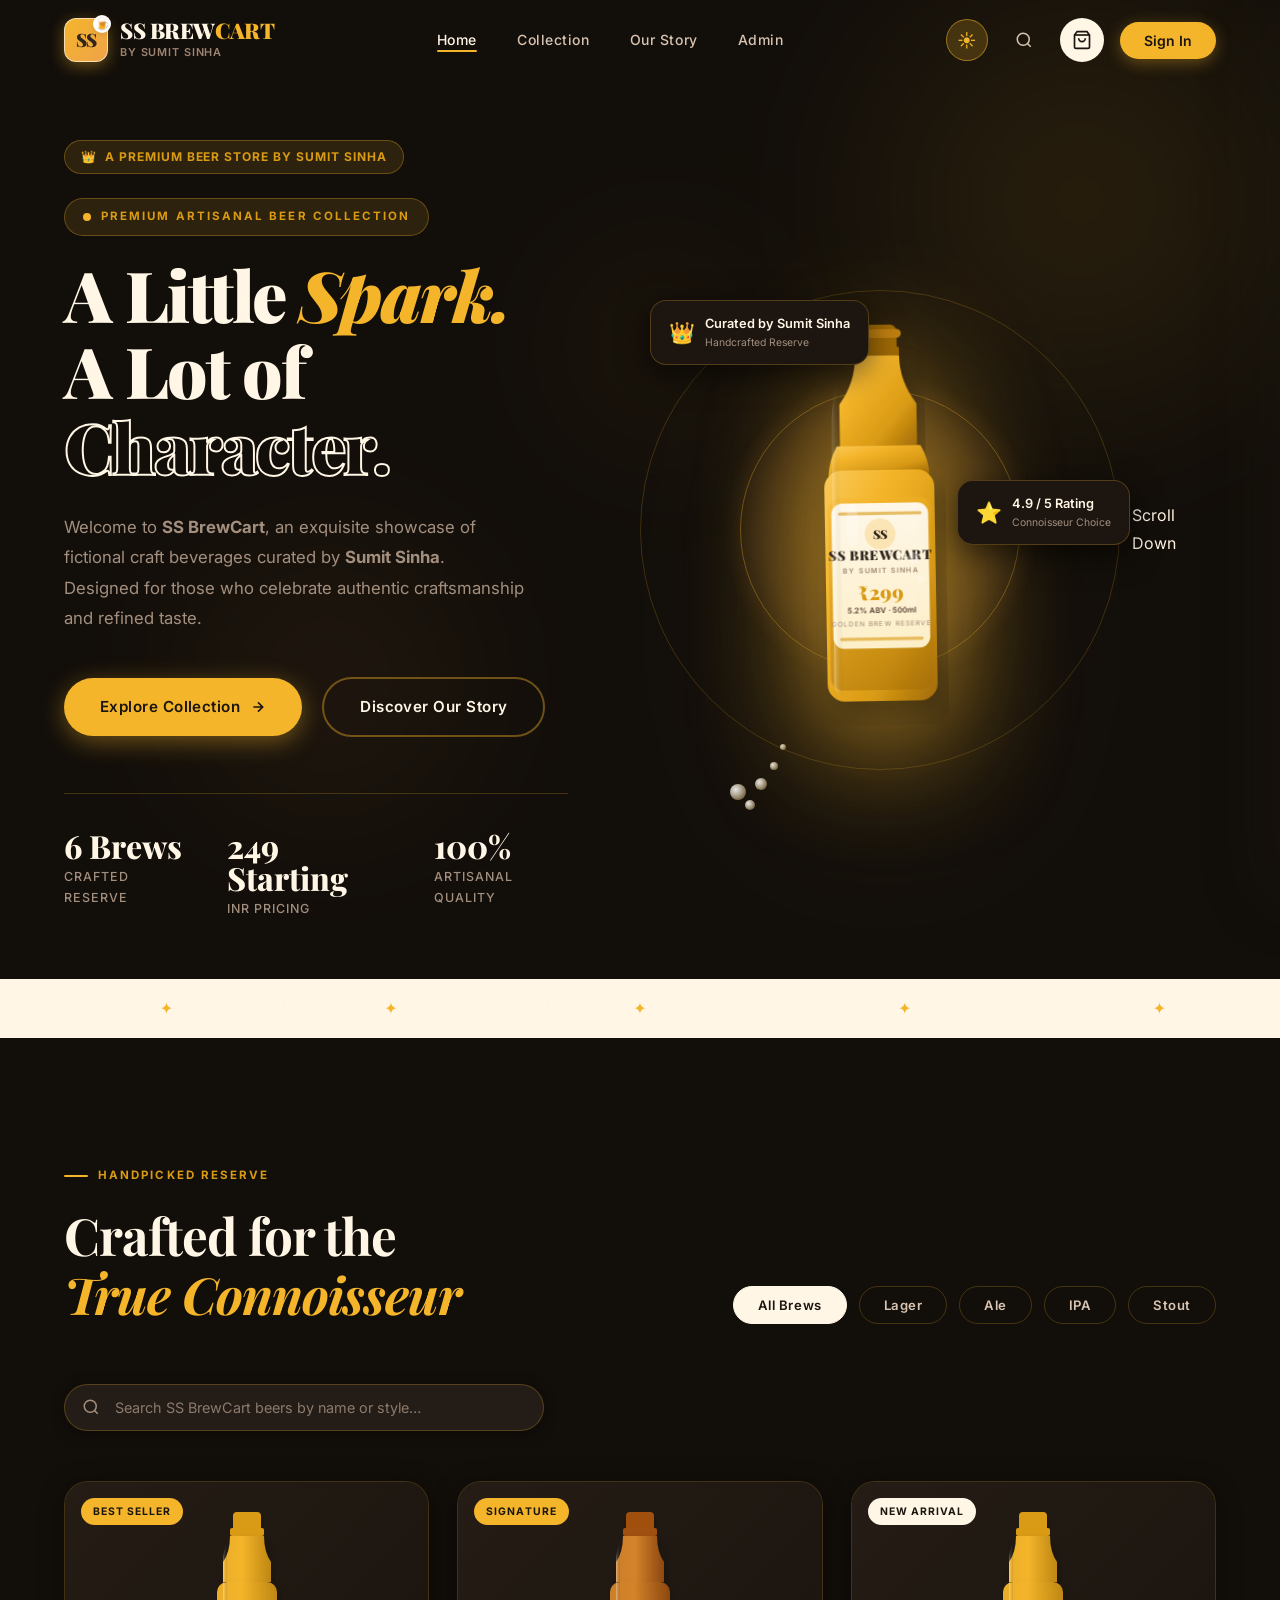
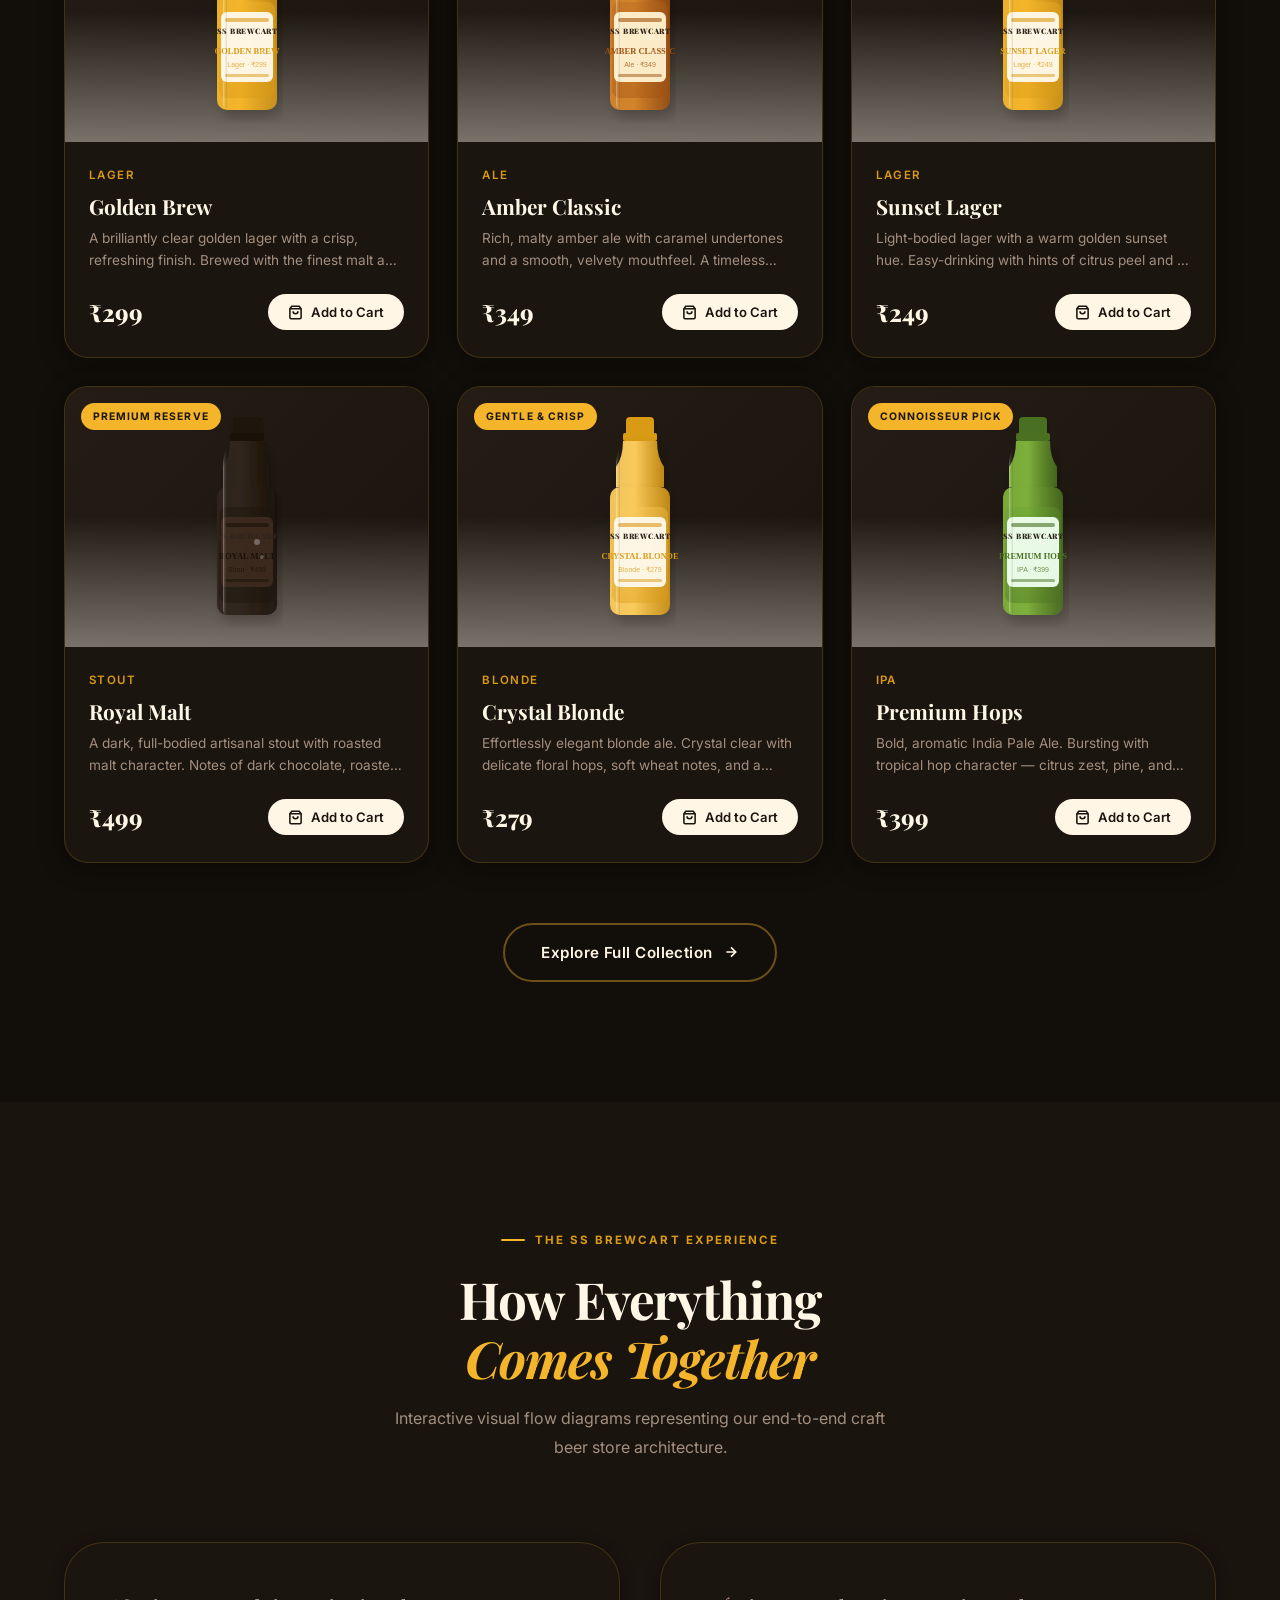
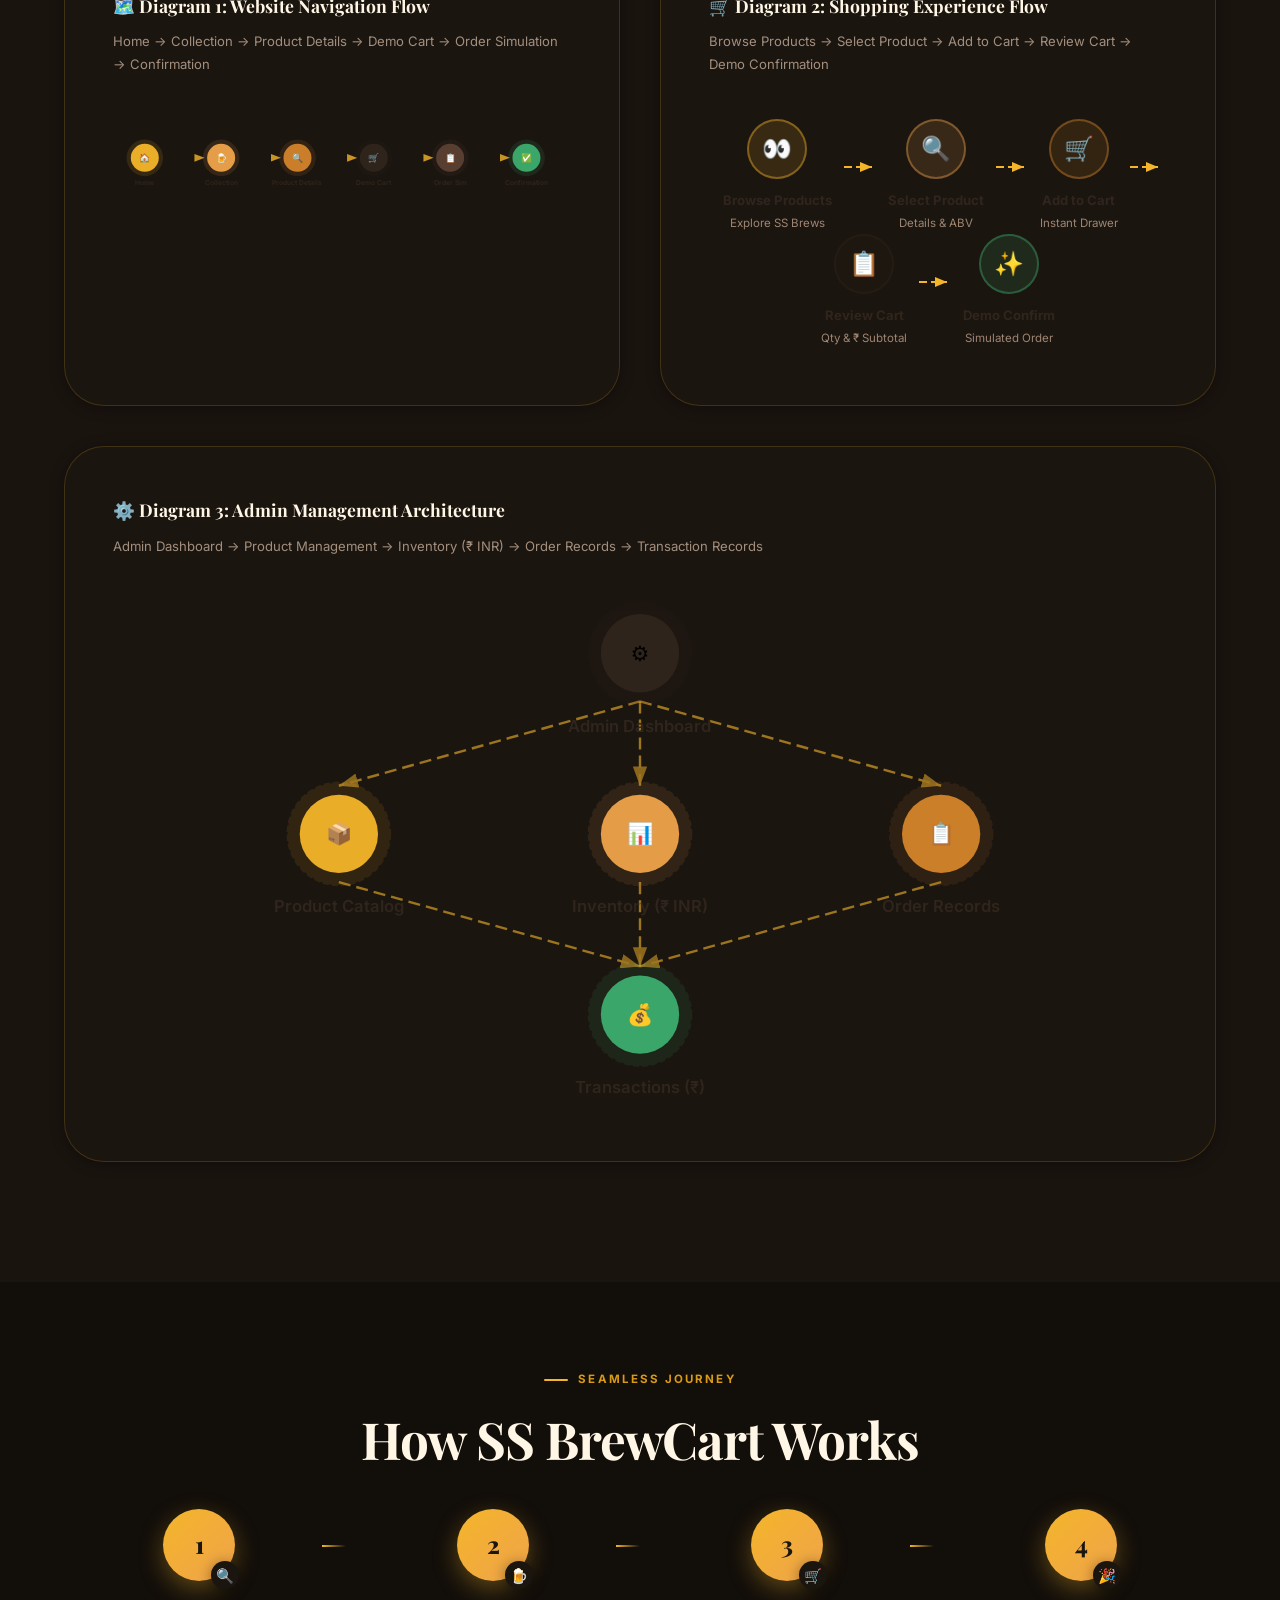
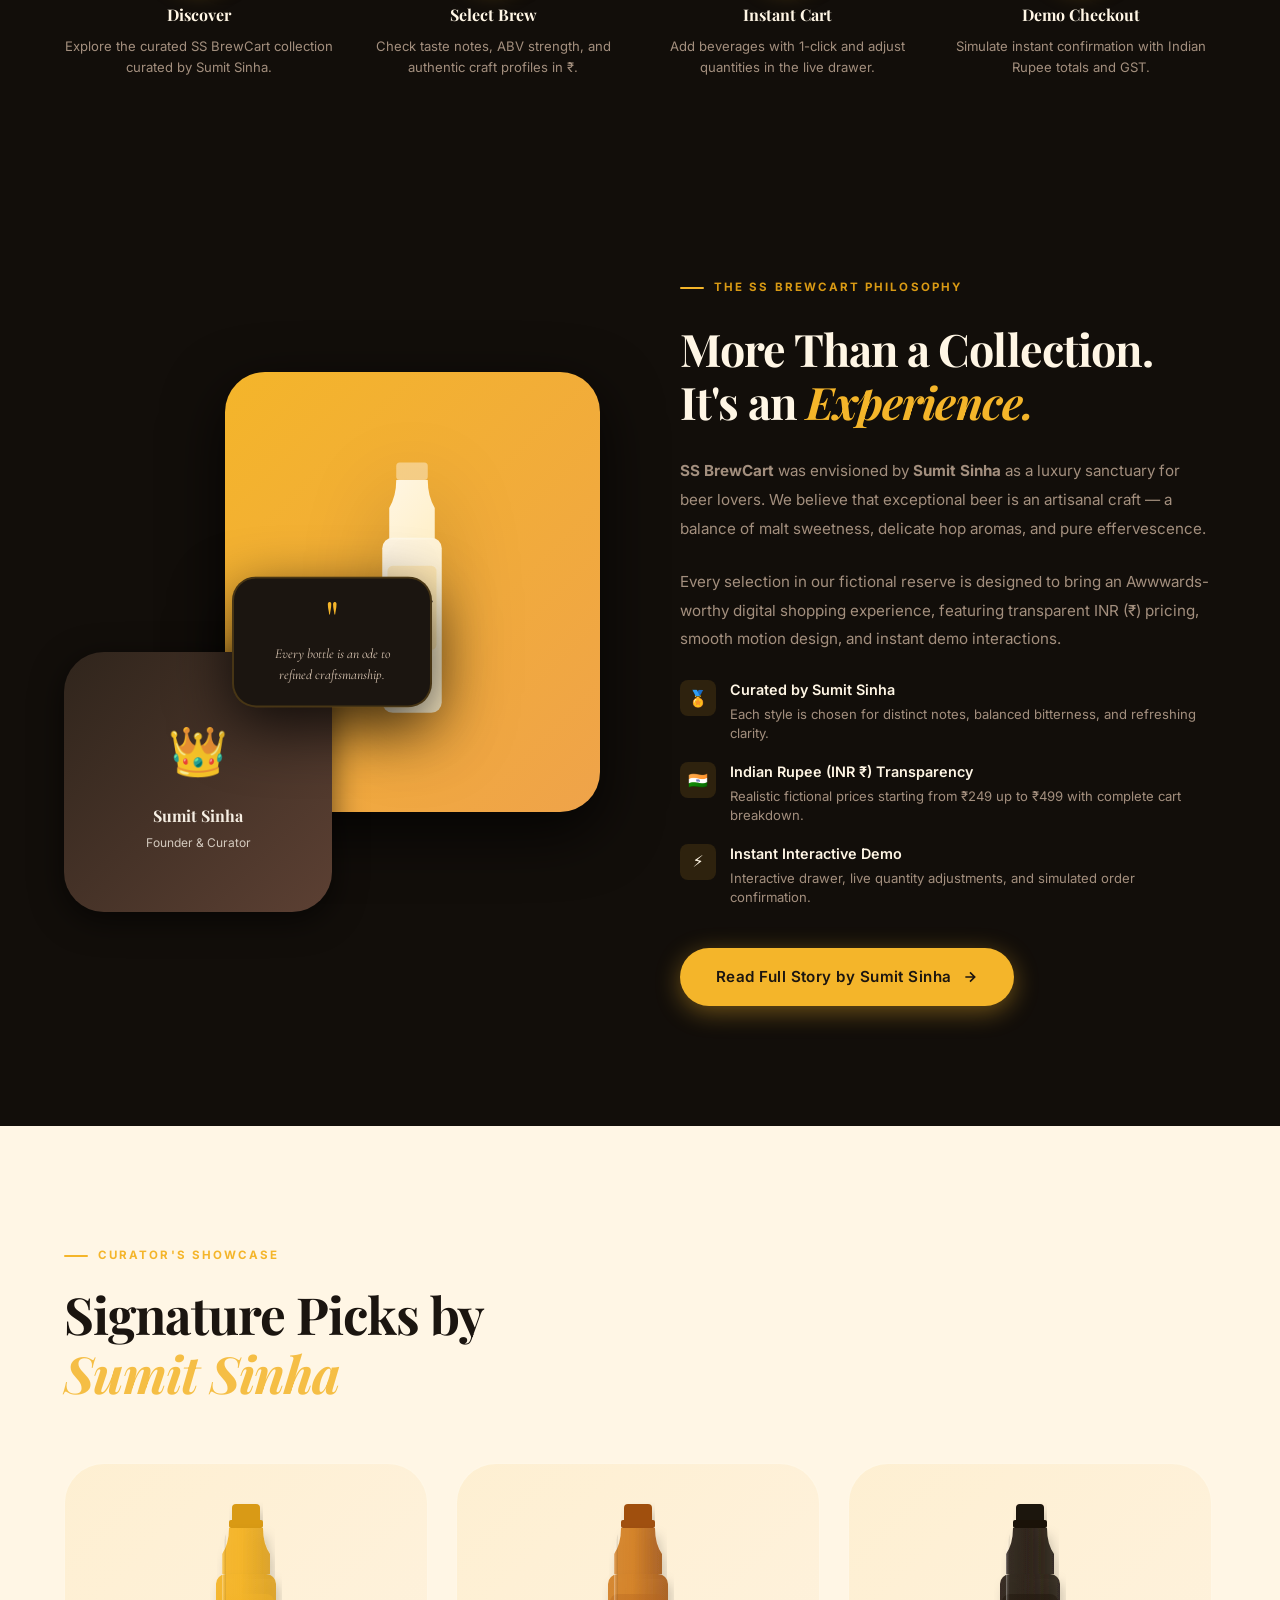
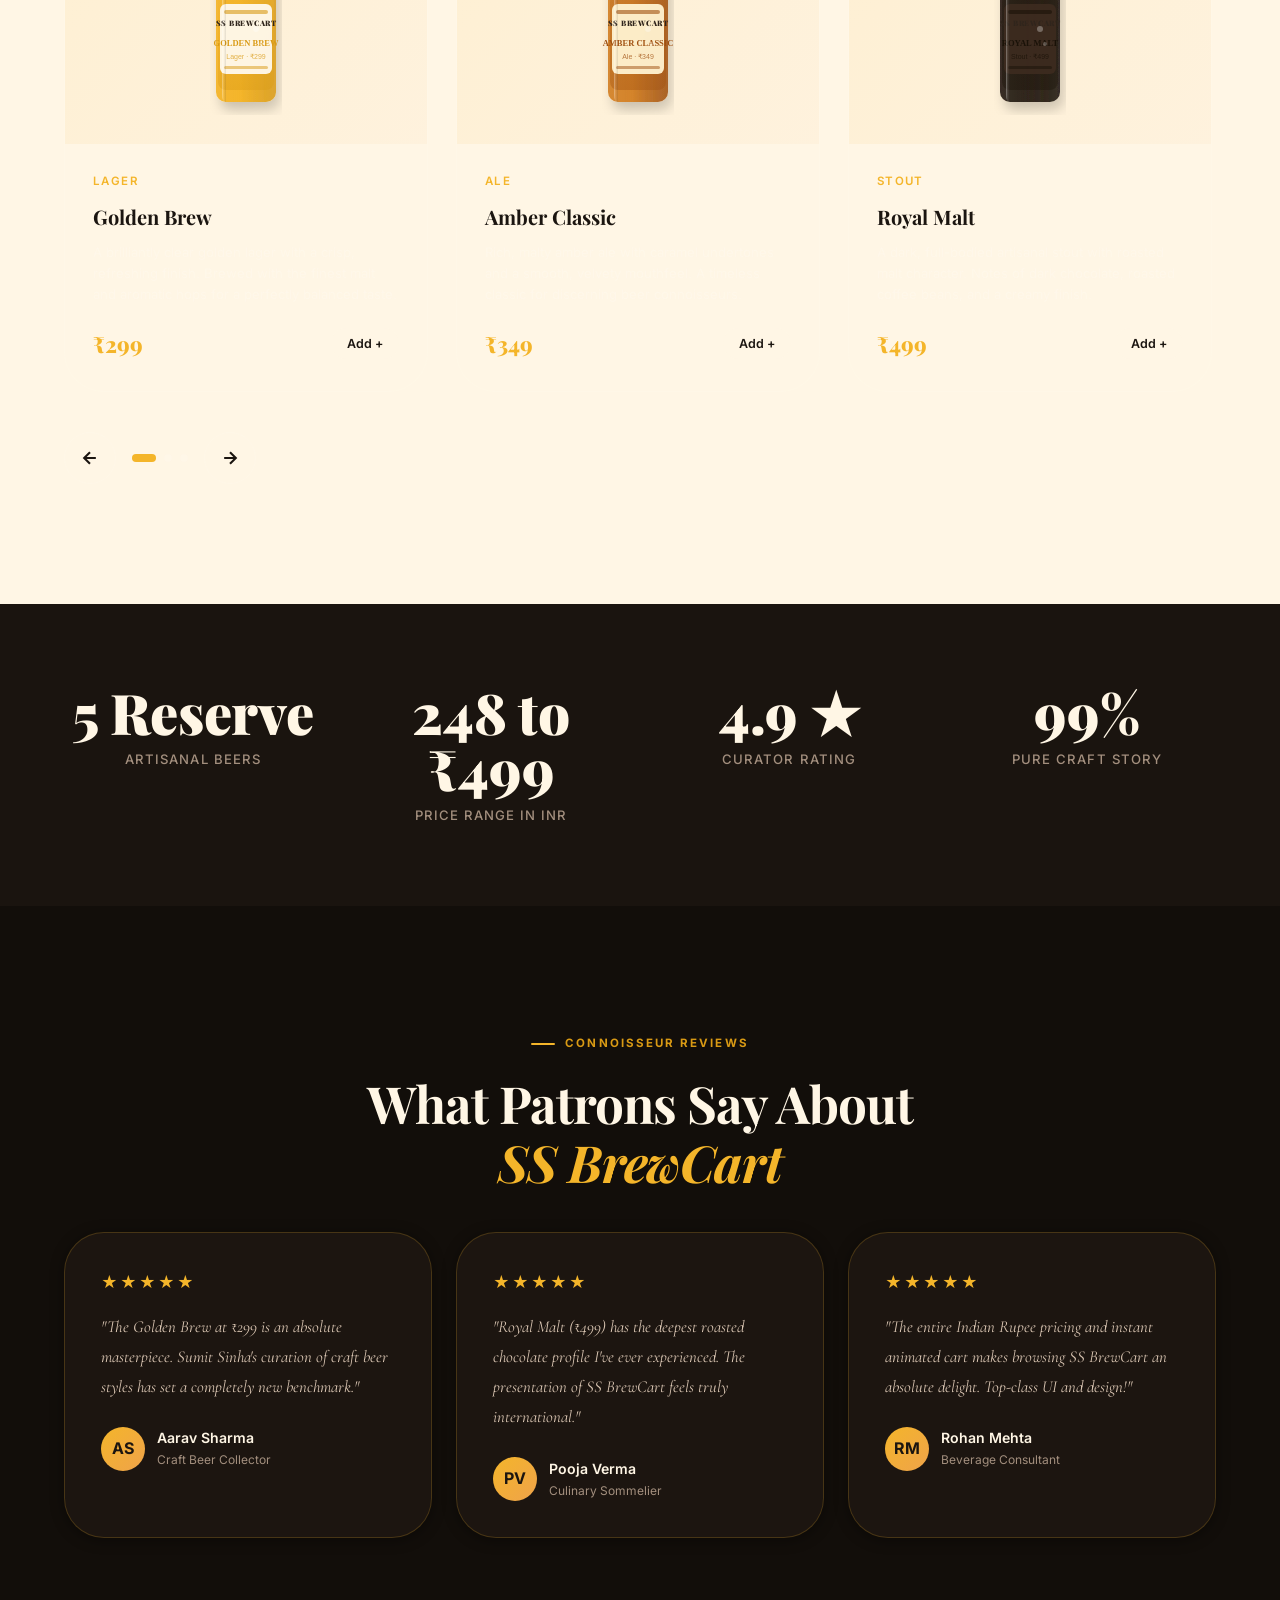
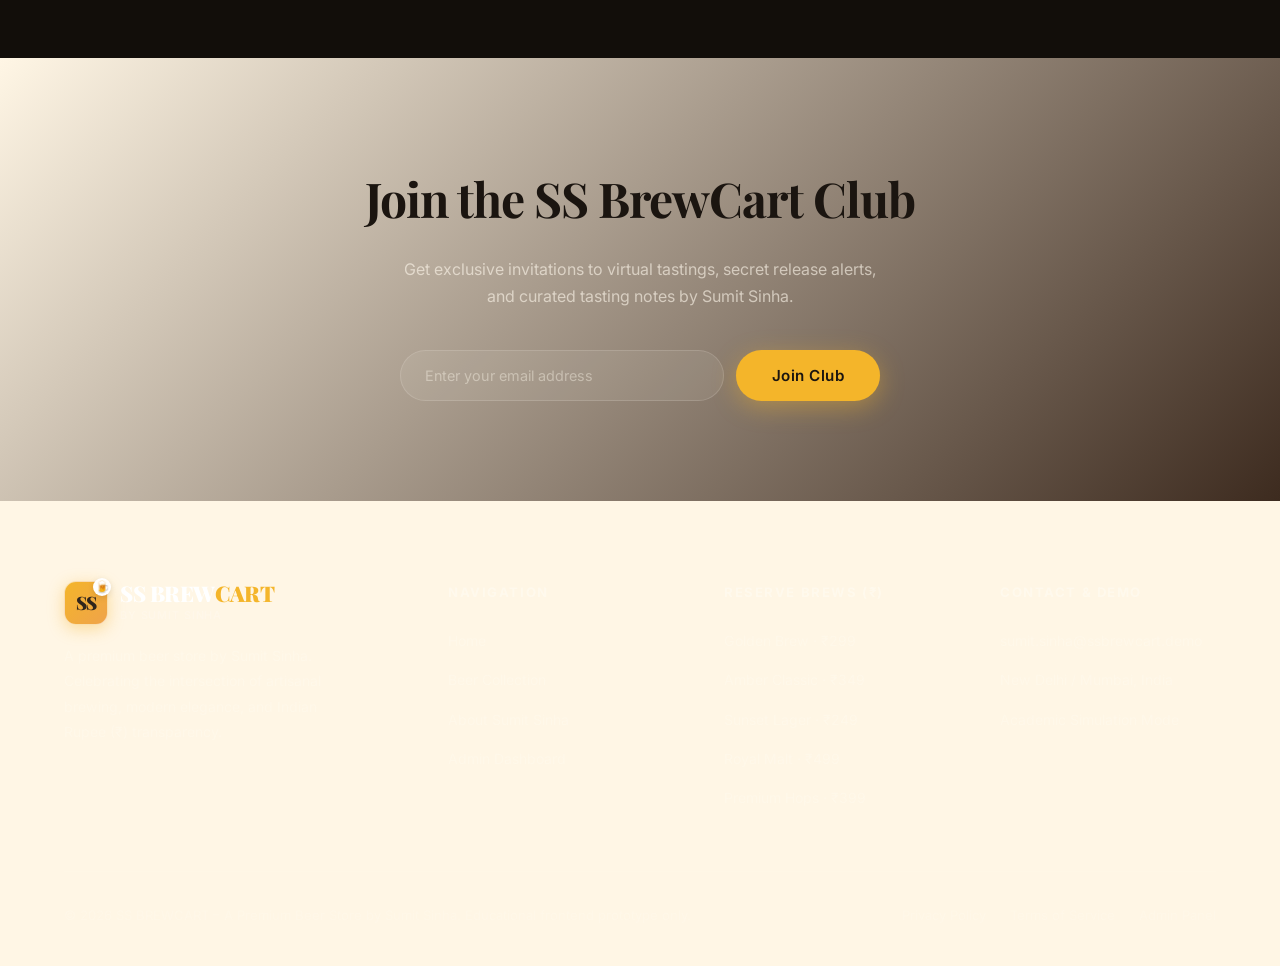
==== commit 3dc215f2: "Add Luxury Dark Mode by default and Light/Dark toggle in navbar" ====
--- a/index.html
+++ b/index.html
@@ -145,6 +145,7 @@
     </ul>
 
     <div class="nav-actions">
+      <button class="btn-theme-toggle" title="Switch theme" aria-label="Toggle theme">🌙</button>
       <button class="btn-nav-search" title="Search" aria-label="Search">
         <svg width="18" height="18" viewBox="0 0 24 24" fill="none" stroke="currentColor" stroke-width="2"><circle cx="11" cy="11" r="8"/><line x1="21" y1="21" x2="16.65" y2="16.65"/></svg>
       </button>
--- a/css/style.css
+++ b/css/style.css
@@ -42,6 +42,138 @@
   --nav-height: 80px;
 }
 
+/* ============================================
+   LUXURY DARK THEME - OBSIDIAN & AMBER GOLD
+   ============================================ */
+[data-theme="dark"] {
+  --bg-cream: #120E0A;
+  --bg-beige: #1A140F;
+  --bg-light: #231B15;
+  --text-dark: #FFF6E5;
+  --text-mid: #D9C5B2;
+  --text-muted: #A38F7E;
+  --white: #1B1510;
+  --card-bg: #1B1510;
+  --border: rgba(244, 181, 42, 0.22);
+  --shadow-sm: 0 2px 14px rgba(0, 0, 0, 0.4);
+  --shadow-md: 0 8px 32px rgba(0, 0, 0, 0.6);
+  --shadow-lg: 0 20px 60px rgba(0, 0, 0, 0.75);
+  --shadow-xl: 0 40px 100px rgba(0, 0, 0, 0.85);
+  --shadow-amber: 0 20px 60px rgba(244, 181, 42, 0.25);
+}
+
+[data-theme="dark"] #navbar.scrolled {
+  background: rgba(18, 14, 10, 0.95);
+  box-shadow: 0 4px 20px rgba(0, 0, 0, 0.5);
+}
+
+[data-theme="dark"] .product-card {
+  background: #1B1510;
+  border-color: rgba(244, 181, 42, 0.18);
+  box-shadow: 0 4px 24px rgba(0, 0, 0, 0.4);
+}
+
+[data-theme="dark"] .product-img-wrap {
+  background: linear-gradient(135deg, #241C15, #1B140E);
+}
+
+[data-theme="dark"] .diagram-card {
+  background: #1B1510;
+  border-color: rgba(244, 181, 42, 0.18);
+}
+
+[data-theme="dark"] .testimonial-card,
+[data-theme="dark"] .value-card,
+[data-theme="dark"] .collection-sidebar,
+[data-theme="dark"] .modal-content,
+[data-theme="dark"] #cart-drawer,
+[data-theme="dark"] .login-modal-content,
+[data-theme="dark"] .founder-card {
+  background: #1C1510;
+  border-color: rgba(244, 181, 42, 0.2);
+  color: var(--text-dark);
+}
+
+[data-theme="dark"] .search-wrap input,
+[data-theme="dark"] .form-input,
+[data-theme="dark"] .collection-sort {
+  background: #241C16;
+  color: #FFF6E5;
+  border-color: rgba(244, 181, 42, 0.25);
+}
+
+[data-theme="dark"] .search-wrap input::placeholder {
+  color: #8C7A6D;
+}
+
+[data-theme="dark"] .cart-item {
+  background: #241C16;
+}
+
+[data-theme="dark"] .btn-outline {
+  border-color: rgba(244, 181, 42, 0.4);
+  color: #FFF6E5;
+}
+[data-theme="dark"] .btn-outline:hover {
+  background: #F4B52A;
+  color: #120E0A;
+  border-color: #F4B52A;
+}
+
+[data-theme="dark"] .title-outline {
+  -webkit-text-stroke: 2px #FFF6E5;
+}
+
+[data-theme="dark"] .hero-title,
+[data-theme="dark"] .section-title,
+[data-theme="dark"] .product-name,
+[data-theme="dark"] .diagram-title,
+[data-theme="dark"] .brand-main-title {
+  color: #FFF6E5;
+}
+
+[data-theme="dark"] .float-card {
+  background: #1C1510;
+  border-color: rgba(244, 181, 42, 0.25);
+  color: #FFF6E5;
+}
+
+[data-theme="dark"] .mobile-nav {
+  background: #120E0A;
+}
+[data-theme="dark"] .mobile-nav a {
+  color: #FFF6E5;
+}
+
+/* Theme Toggle Button */
+.btn-theme-toggle {
+  width: 42px;
+  height: 42px;
+  border-radius: var(--radius-full);
+  display: flex;
+  align-items: center;
+  justify-content: center;
+  background: rgba(244, 181, 42, 0.12);
+  border: 1.5px solid rgba(244, 181, 42, 0.3);
+  color: var(--primary-dark);
+  transition: var(--transition-spring);
+  cursor: pointer;
+  position: relative;
+  font-size: 1.15rem;
+}
+
+.btn-theme-toggle:hover {
+  background: var(--primary);
+  color: var(--white);
+  transform: scale(1.1) rotate(15deg);
+}
+
+[data-theme="dark"] .btn-theme-toggle {
+  background: rgba(244, 181, 42, 0.2);
+  border-color: rgba(244, 181, 42, 0.5);
+  color: #F4B52A;
+}
+
 /* ---- RESET & BASE ---- */
 *, *::before, *::after { box-sizing: border-box; margin: 0; padding: 0; }
 
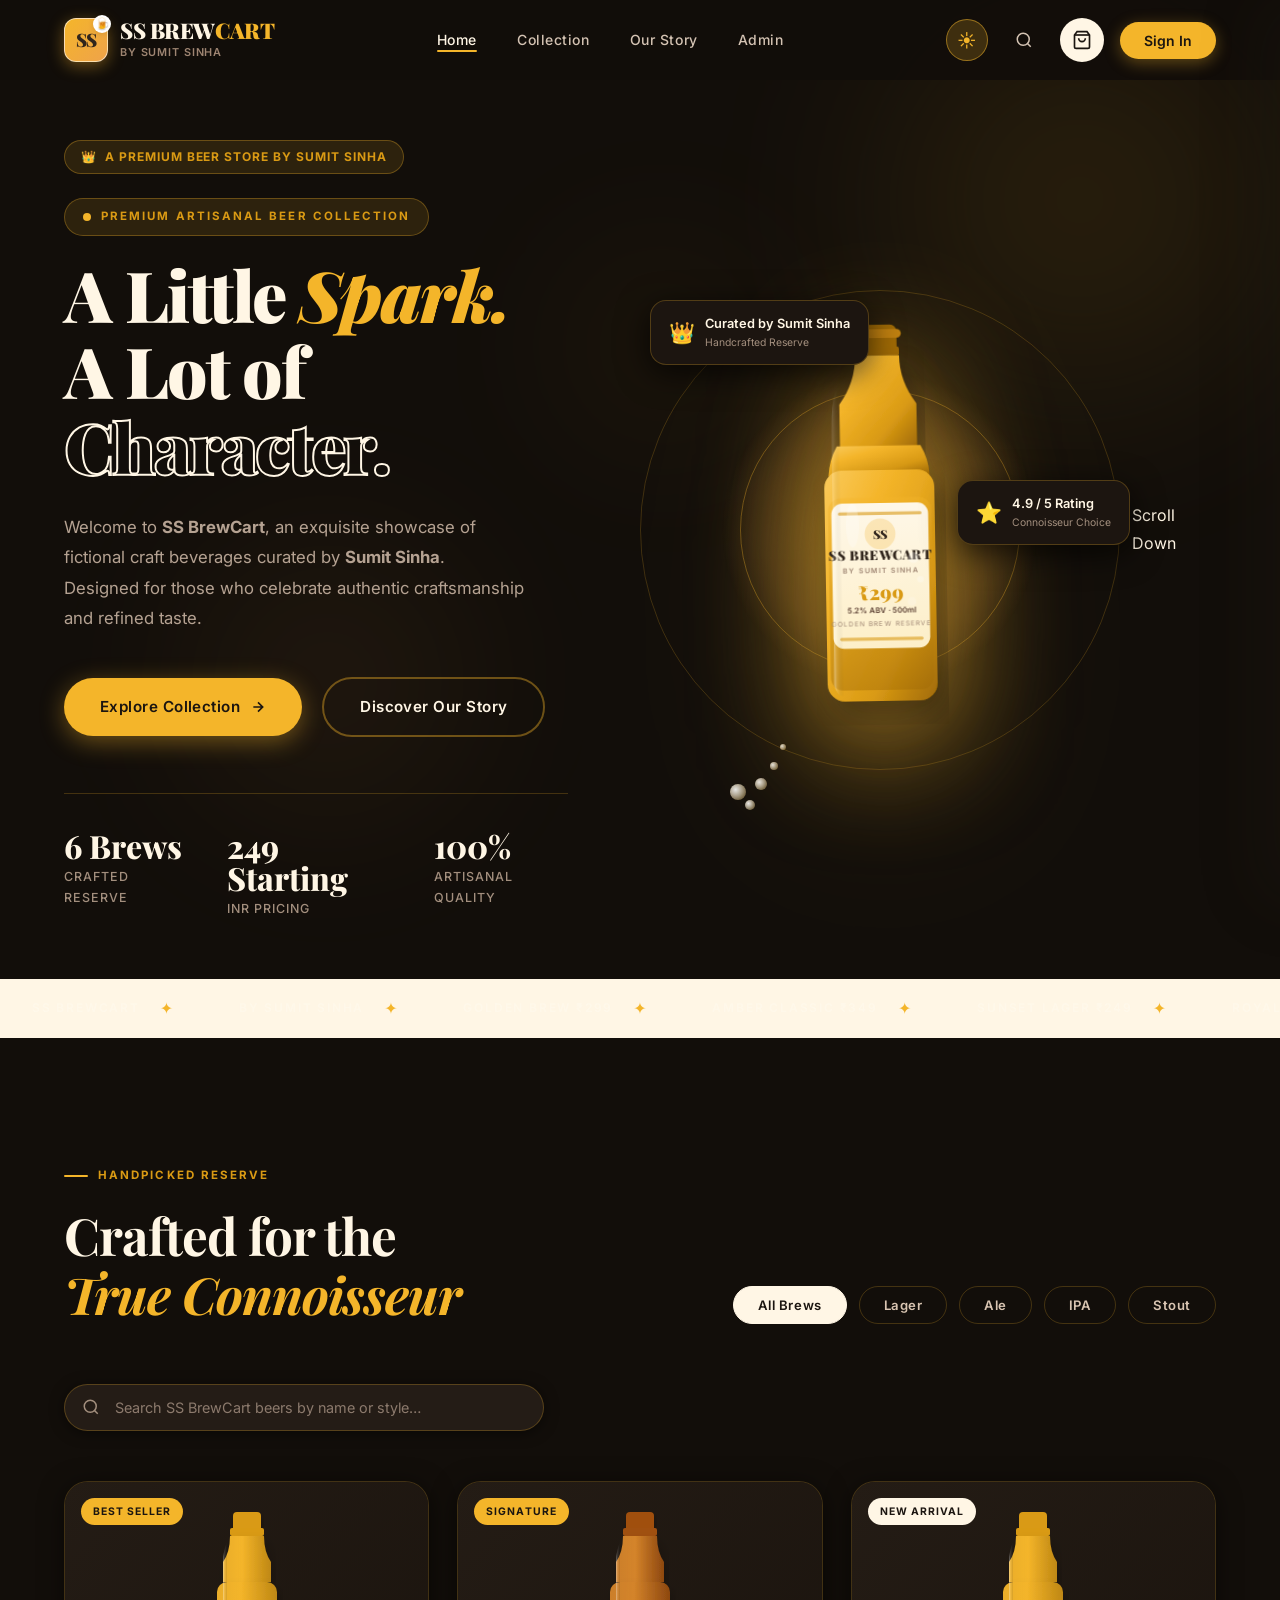
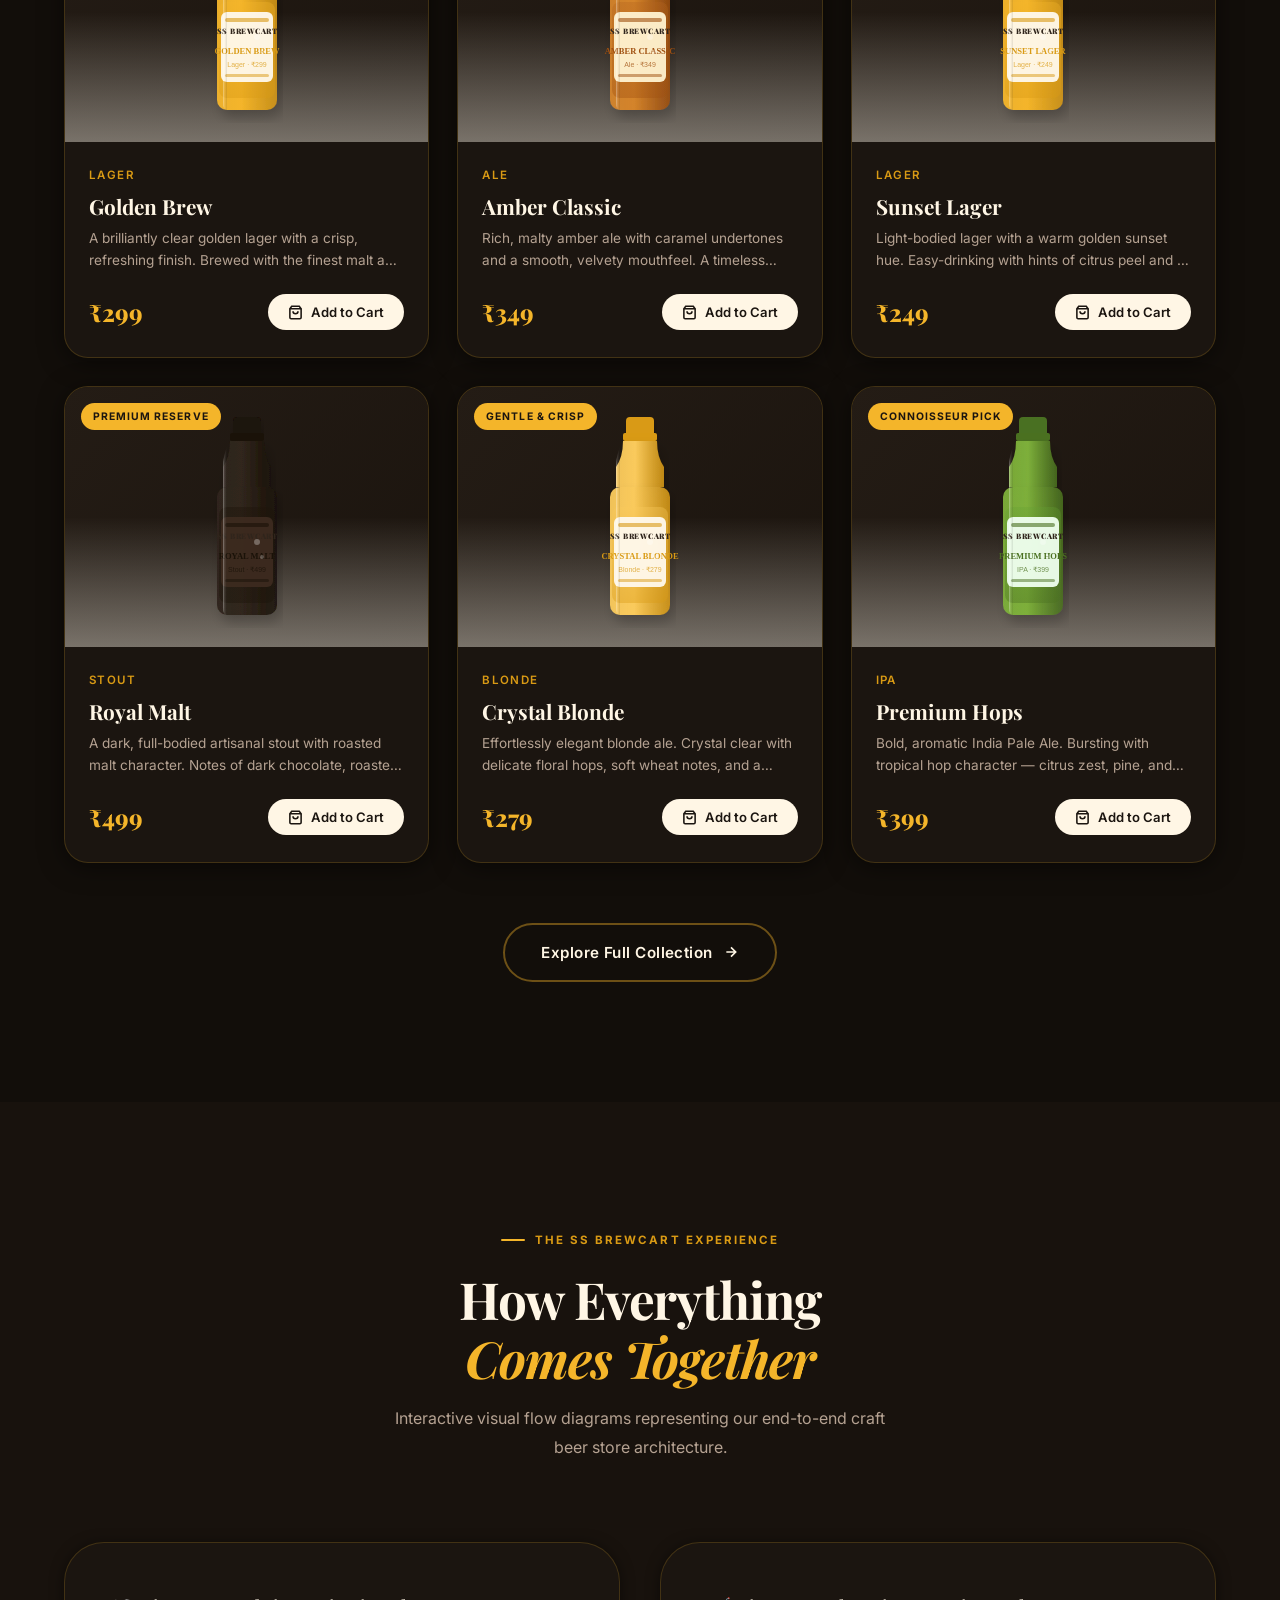
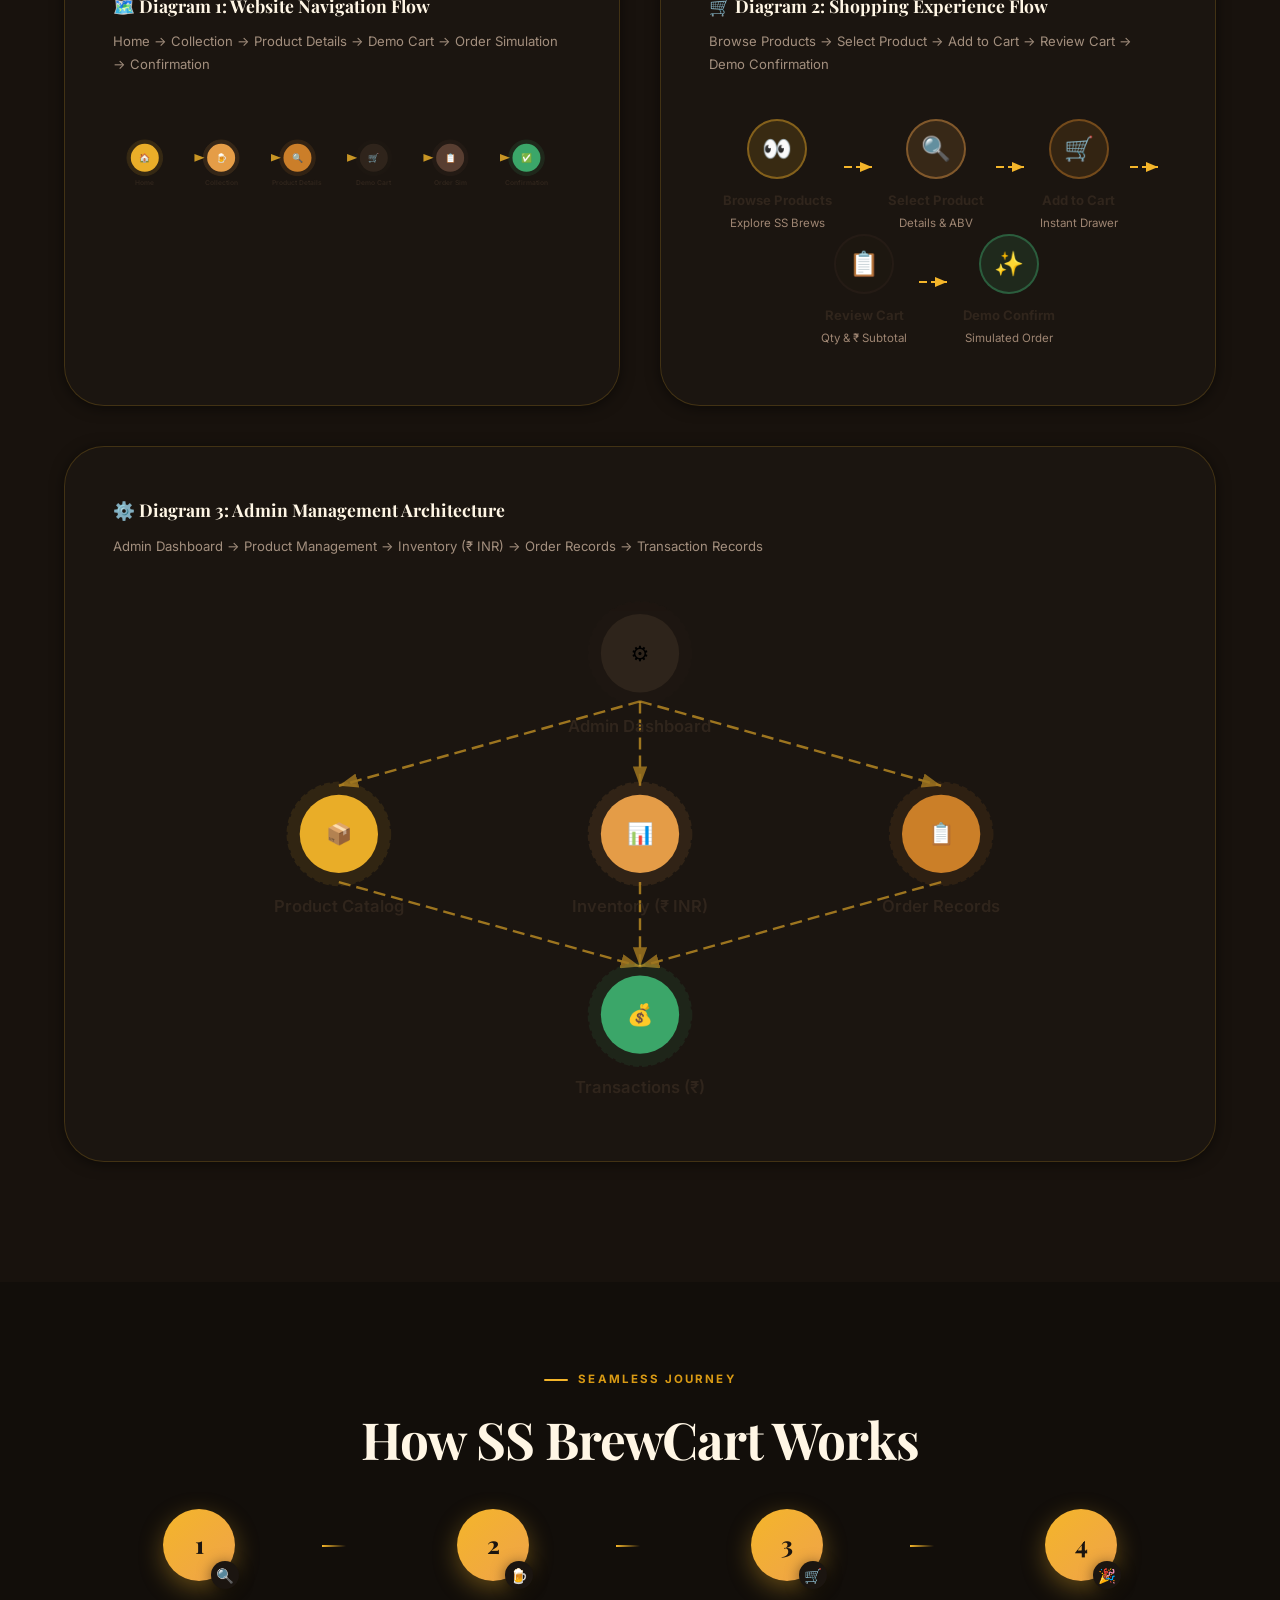
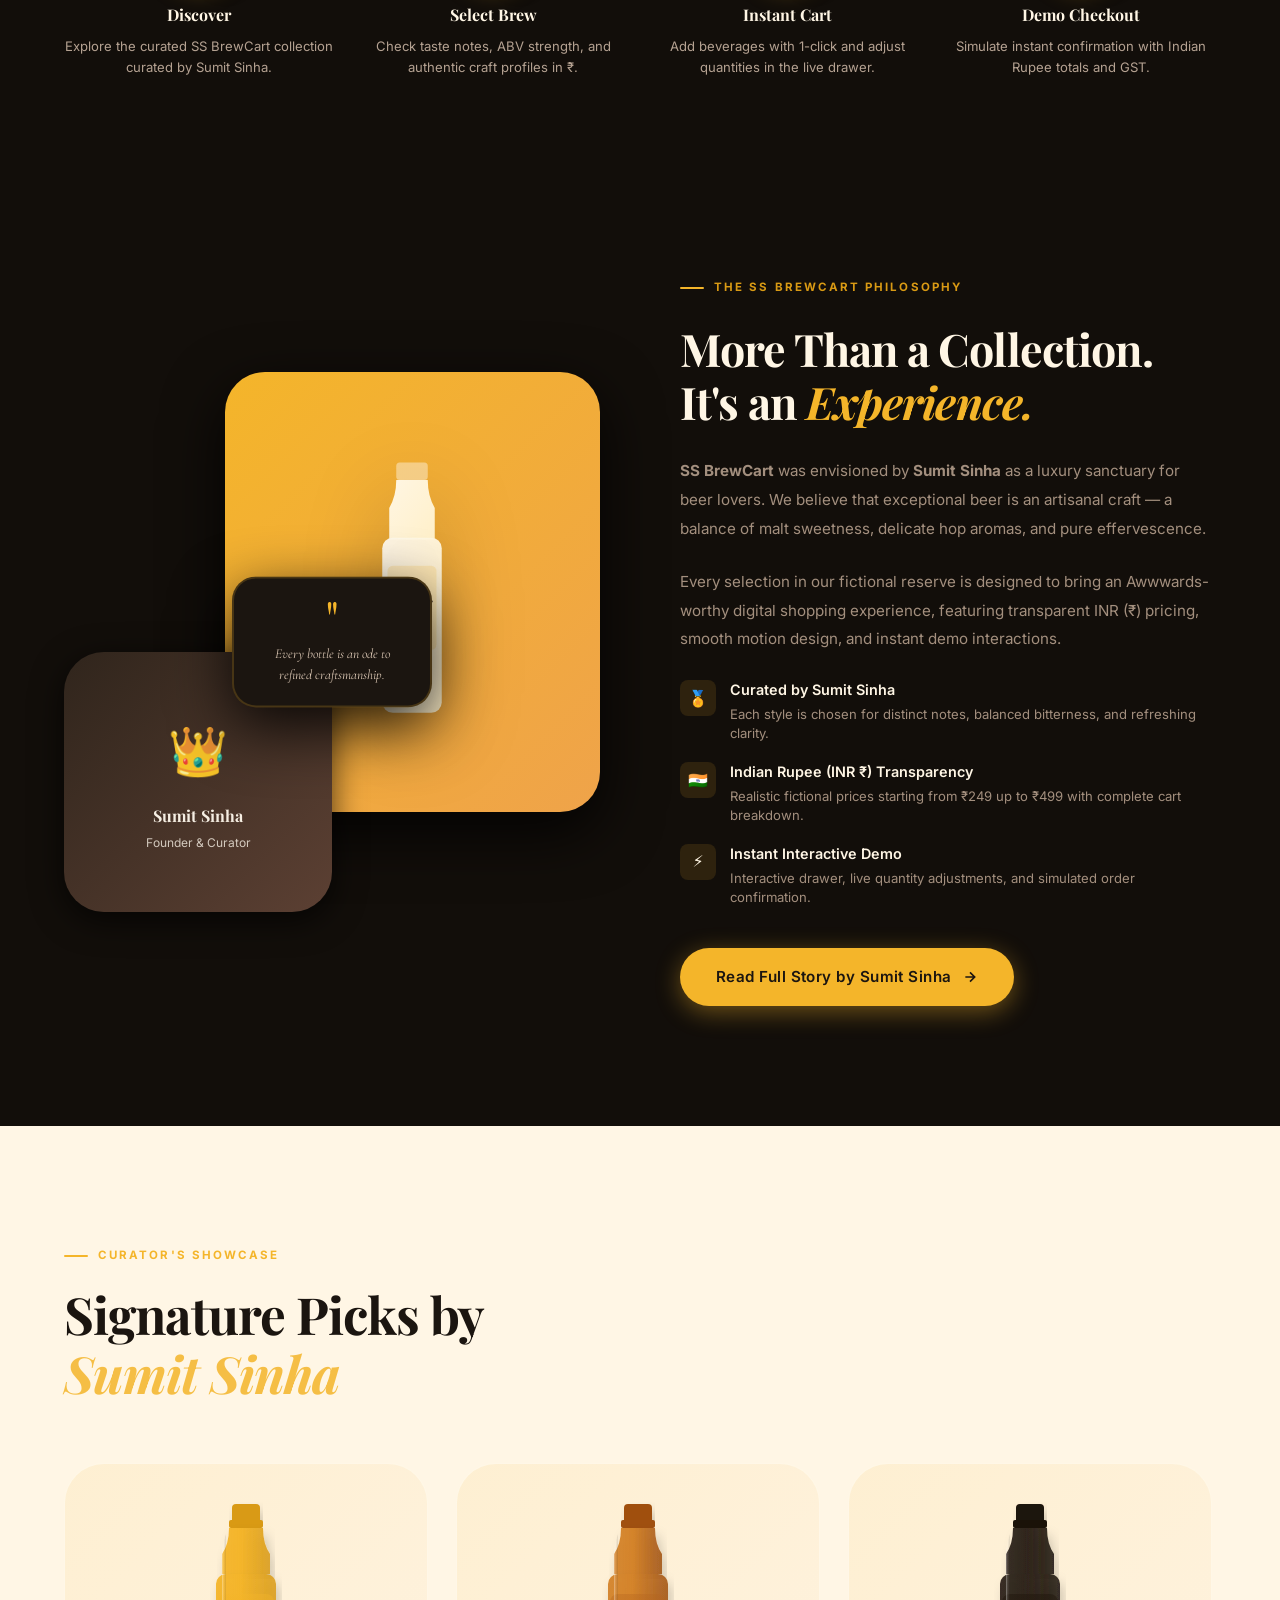
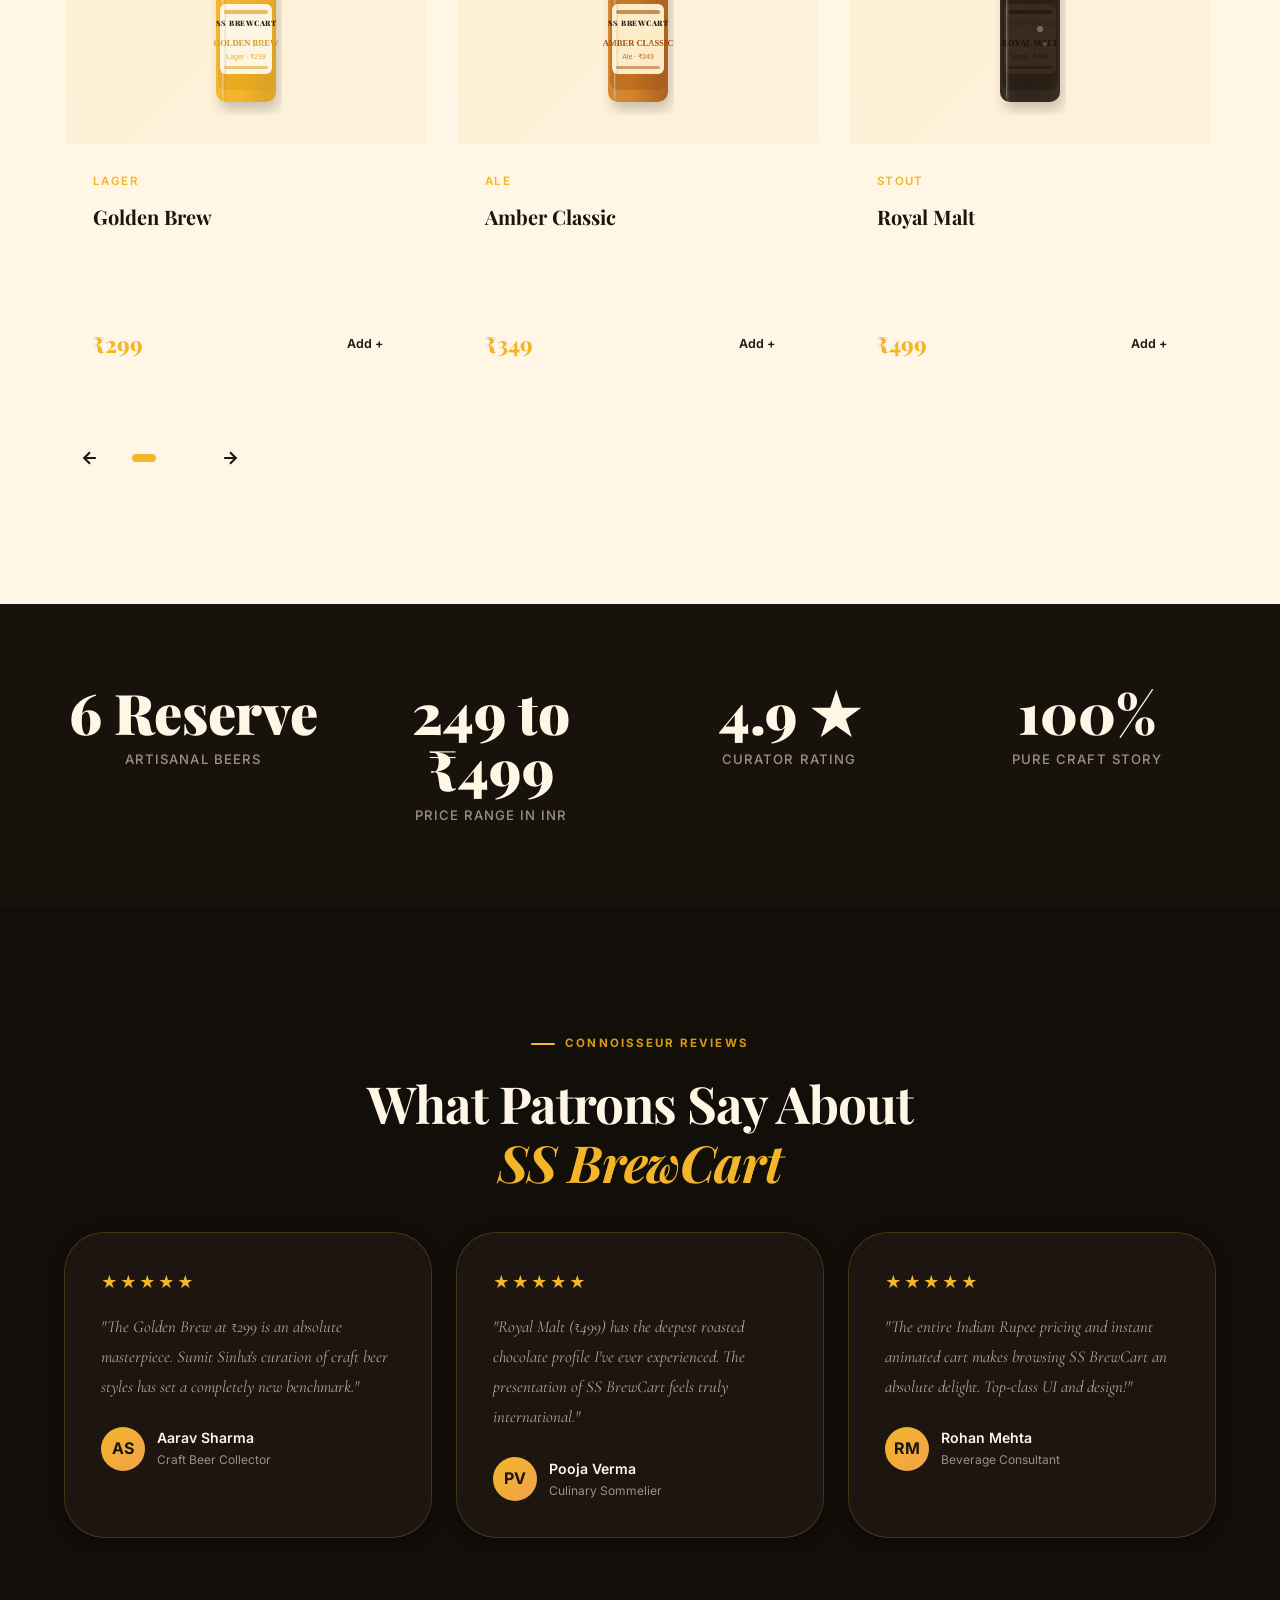
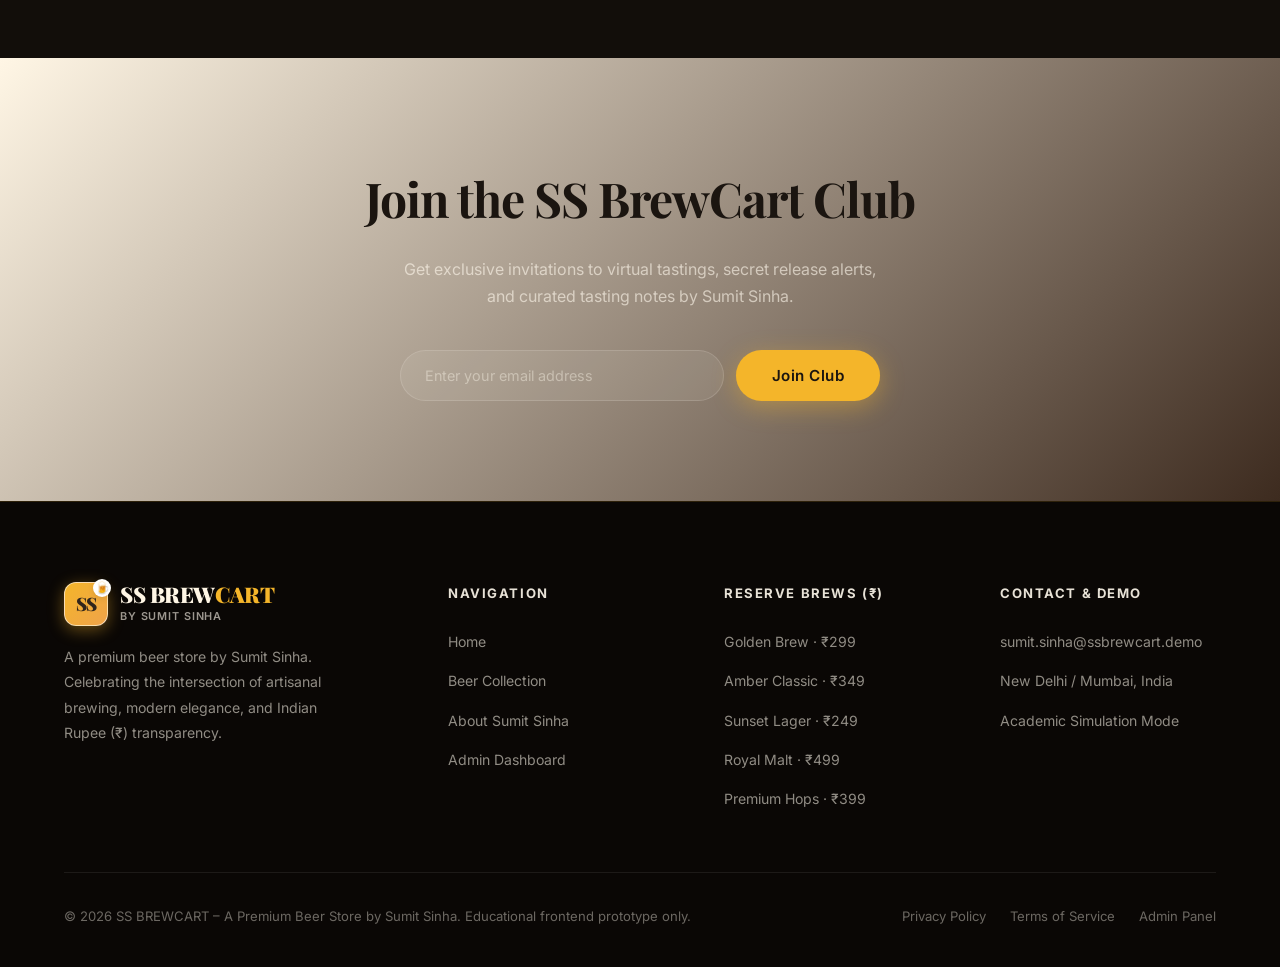
==== commit 8ceb77cb: "Enforce default dark-theme directly on html and add dark overrides" ====
--- a/index.html
+++ b/index.html
@@ -1,10 +1,16 @@
 <!DOCTYPE html>
-<html lang="en">
+<html lang="en" data-theme="dark">
 <head>
   <meta charset="UTF-8">
   <meta name="viewport" content="width=device-width, initial-scale=1.0">
   <meta name="description" content="SS BREWCART – A Premium Beer Store by Sumit Sinha. Discover our exceptional collection of artisanal craft brews priced in Indian Rupees (₹).">
   <title>SS BREWCART – A Premium Beer Store by Sumit Sinha</title>
+  <script>
+    (function() {
+      const saved = localStorage.getItem('ss-brewcart-theme') || 'dark';
+      document.documentElement.setAttribute('data-theme', saved);
+    })();
+  </script>
   <link rel="preconnect" href="https://fonts.googleapis.com">
   <link rel="preconnect" href="https://fonts.gstatic.com" crossorigin>
   <link href="https://fonts.googleapis.com/css2?family=Playfair+Display:ital,wght@0,400;0,600;0,700;0,900;1,400;1,700&family=Inter:wght@300;400;500;600;700&family=DM+Serif+Display:ital@0;1&family=Cormorant+Garamond:ital,wght@0,300;0,400;0,600;1,300;1,400&display=swap" rel="stylesheet">
--- a/css/style.css
+++ b/css/style.css
@@ -55,22 +55,101 @@
   --white: #1B1510;
   --card-bg: #1B1510;
   --border: rgba(244, 181, 42, 0.22);
-  --shadow-sm: 0 2px 14px rgba(0, 0, 0, 0.4);
-  --shadow-md: 0 8px 32px rgba(0, 0, 0, 0.6);
-  --shadow-lg: 0 20px 60px rgba(0, 0, 0, 0.75);
-  --shadow-xl: 0 40px 100px rgba(0, 0, 0, 0.85);
+  --shadow-sm: 0 2px 14px rgba(0, 0, 0, 0.5);
+  --shadow-md: 0 8px 32px rgba(0, 0, 0, 0.7);
+  --shadow-lg: 0 20px 60px rgba(0, 0, 0, 0.85);
+  --shadow-xl: 0 40px 100px rgba(0, 0, 0, 0.95);
   --shadow-amber: 0 20px 60px rgba(244, 181, 42, 0.25);
 }
 
+[data-theme="dark"] body {
+  background-color: #120E0A !important;
+  color: #FFF6E5 !important;
+}
+
+[data-theme="dark"] #navbar {
+  background: rgba(18, 14, 10, 0.92);
+}
+
 [data-theme="dark"] #navbar.scrolled {
-  background: rgba(18, 14, 10, 0.95);
-  box-shadow: 0 4px 20px rgba(0, 0, 0, 0.5);
+  background: rgba(18, 14, 10, 0.98);
+  box-shadow: 0 4px 20px rgba(0, 0, 0, 0.6);
+  border-bottom: 1px solid rgba(244, 181, 42, 0.15);
+}
+
+[data-theme="dark"] .nav-links a {
+  color: #D4C3B3;
+}
+[data-theme="dark"] .nav-links a:hover,
+[data-theme="dark"] .nav-links a.active {
+  color: #FFF6E5;
+}
+
+[data-theme="dark"] .nav-logo {
+  color: #FFF6E5;
+}
+
+[data-theme="dark"] .hamburger span {
+  background: #FFF6E5;
+}
+
+[data-theme="dark"] .btn-nav-search {
+  color: #D4C3B3;
+}
+
+[data-theme="dark"] #hero {
+  background: #120E0A !important;
+}
+
+[data-theme="dark"] #products {
+  background: #120E0A !important;
+}
+
+[data-theme="dark"] #experience {
+  background: #18120D !important;
+}
+
+[data-theme="dark"] #how-it-works {
+  background: #120E0A !important;
+}
+
+[data-theme="dark"] #brand-story {
+  background: #120E0A !important;
+}
+
+[data-theme="dark"] #stats {
+  background: #18120D !important;
+}
+
+[data-theme="dark"] #testimonials {
+  background: #120E0A !important;
+}
+
+[data-theme="dark"] #footer {
+  background: #0A0705 !important;
+  border-top: 1px solid rgba(244, 181, 42, 0.15);
+}
+
+[data-theme="dark"] .page-hero {
+  background: linear-gradient(to bottom, #1A140F, #120E0A) !important;
+}
+
+[data-theme="dark"] .about-hero {
+  background: linear-gradient(to bottom, #1A140F, #120E0A) !important;
+}
+
+[data-theme="dark"] .about-mission-bg {
+  background: #1C1510 !important;
+}
+
+[data-theme="dark"] #our-values {
+  background: #18120D !important;
 }
 
 [data-theme="dark"] .product-card {
   background: #1B1510;
   border-color: rgba(244, 181, 42, 0.18);
-  box-shadow: 0 4px 24px rgba(0, 0, 0, 0.4);
+  box-shadow: 0 4px 24px rgba(0, 0, 0, 0.5);
 }
 
 [data-theme="dark"] .product-img-wrap {
@@ -128,8 +207,27 @@
 [data-theme="dark"] .section-title,
 [data-theme="dark"] .product-name,
 [data-theme="dark"] .diagram-title,
-[data-theme="dark"] .brand-main-title {
-  color: #FFF6E5;
+[data-theme="dark"] .brand-main-title,
+[data-theme="dark"] .stat-num,
+[data-theme="dark"] .process-step-title,
+[data-theme="dark"] .testimonial-name {
+  color: #FFF6E5 !important;
+}
+
+[data-theme="dark"] .product-price {
+  color: #F4B52A !important;
+}
+
+[data-theme="dark"] .product-desc,
+[data-theme="dark"] .process-step-desc,
+[data-theme="dark"] .hero-desc,
+[data-theme="dark"] .section-subtitle,
+[data-theme="dark"] .testimonial-text {
+  color: #B5A292 !important;
+}
+
+[data-theme="dark"] .flow-node-label {
+  color: #D4C3B3 !important;
 }
 
 [data-theme="dark"] .float-card {
